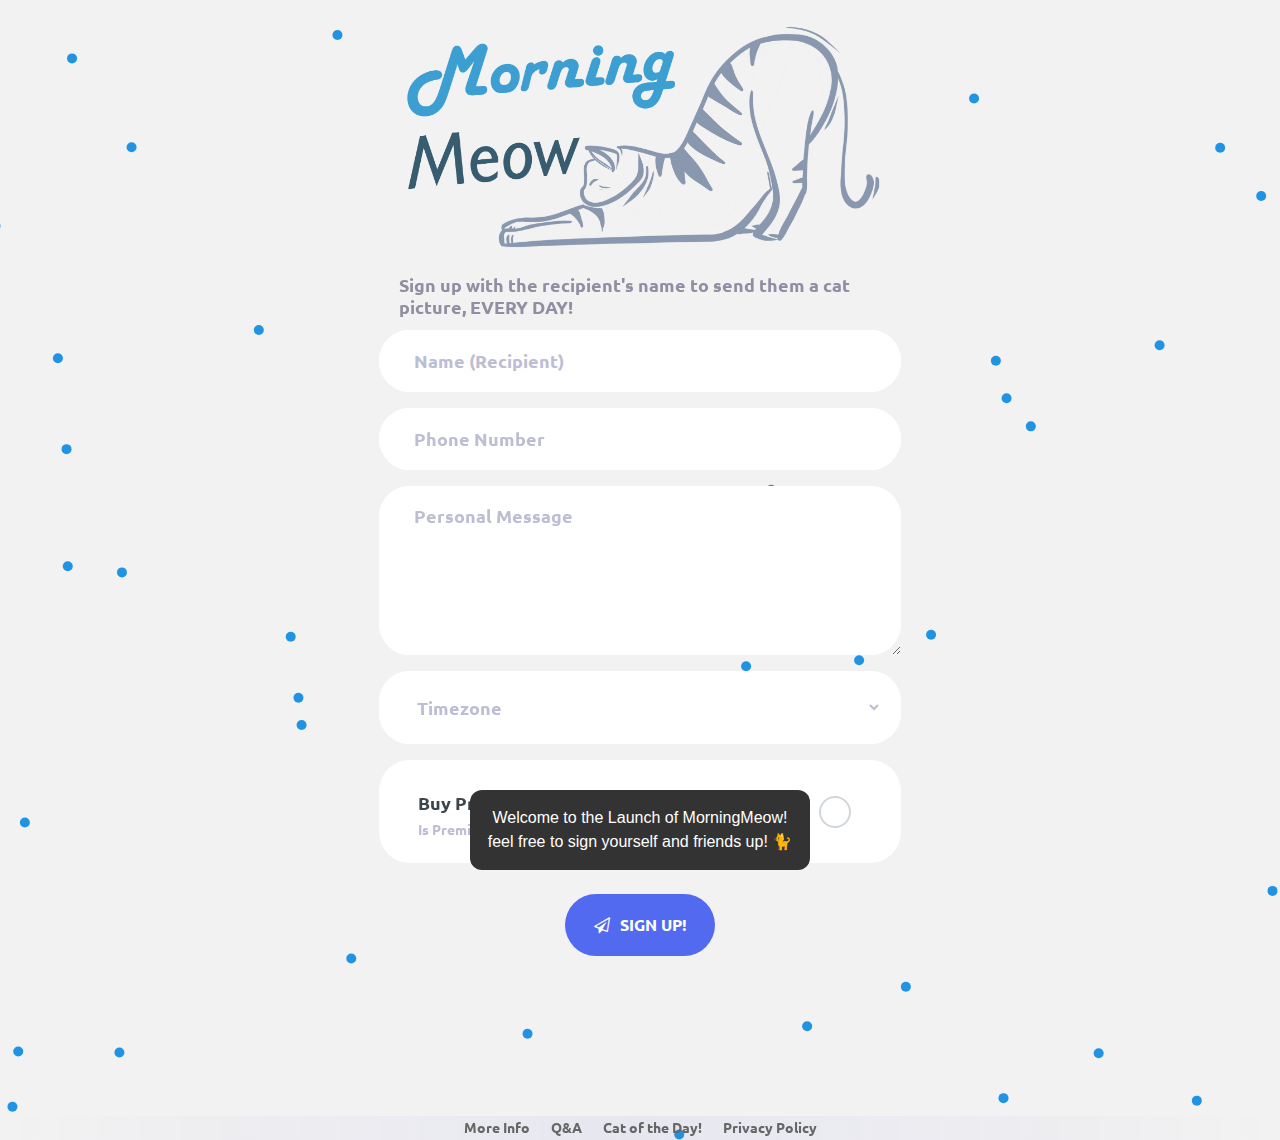
==== html/index.html @ 326e6b62 "finished moving all files to repo, only moved gitignore in the previous commit" ====
<!DOCTYPE html>
<html lang="en">
<head>
	<title>Morning Meow</title>
	<meta charset="UTF-8">
	<meta name="viewport" content="width=device-width, initial-scale=1">
	<meta name="description" 
	content="Sign up with the recipient's name to send them a cat picture, EVERY DAY!
	
																						  
																						  
																						  
																						  
																						  
	                                                                                      
	">
	<meta name="keywords" content="meow, cat, morning, text, kitten, CAT, MEOW, MORNING, MOEW">


	<script src="https://js.stripe.com/v3/"></script>
<!--===============================================================================================-->
	<link rel="icon" type="image/png" href="images/icons/favicon2.ico"/>
<!--===============================================================================================-->
	<link rel="stylesheet" type="text/css" href="vendor/bootstrap/css/bootstrap.min.css">
<!--===============================================================================================-->
	<link rel="stylesheet" type="text/css" href="fonts/font-awesome-4.7.0/css/font-awesome.min.css">
<!--===============================================================================================-->
	<link rel="stylesheet" type="text/css" href="vendor/animate/animate.css">
<!--===============================================================================================-->
	<link rel="stylesheet" type="text/css" href="vendor/css-hamburgers/hamburgers.min.css">
<!--===============================================================================================-->
	<link rel="stylesheet" type="text/css" href="vendor/animsition/css/animsition.min.css">
<!--===============================================================================================-->
	<link rel="stylesheet" type="text/css" href="vendor/select2/select2.min.css">
<!--===============================================================================================-->
	<link rel="stylesheet" type="text/css" href="vendor/daterangepicker/daterangepicker.css">
<!--===============================================================================================-->
	<link rel="stylesheet" type="text/css" href="css/util.css">
	<link rel="stylesheet" type="text/css" href="css/main.css">
	<link rel="stylesheet" type="text/css" href="mainTest.css">
<!--===============================================================================================-->

<!-- Global site tag (gtag.js) - Google Analytics -->
<script async src="https://www.googletagmanager.com/gtag/js?id=UA-177442704-1"></script>
<script>
  window.dataLayer = window.dataLayer || [];
  function gtag(){dataLayer.push(arguments);}
  gtag('js', new Date());

  gtag('config', 'UA-177442704-1');
</script>


</head>
<body>


	<div class="container-contact100">


		<!-- particles.js container -->
		<div id="particles-js"></div>

		<div class="wrap-contact100">

			<div class="contact100-form validate-form" id="main-form">
				<span class="contact100-form-title">
					<div id="logo">
						<img src="logoNew.png" id="logoCat" alt="Logo">
						</div>
				</span>

				<div id="info">Sign up with the recipient's name to send them a cat picture, EVERY DAY!</div>

				<div class="wrap-input100 validate-input" data-validate="Name">
					<!-- <input class="input100" type="text" name="name" placeholder="Full Name"> -->
					<input class="input100" type="text" id="name" maxlength="80" placeholder="Name (Recipient)"> </input>
					<span class="focus-input100"></span>
				</div>

				<div class="wrap-input100 validate-input" data-validate = "Phone Number">
					<!-- <input class="input100" type="text" name="phone" placeholder="Phone"> -->
					<input class="input100" type="tel" id="number" placeholder="Phone Number"> </input>
					<span class="focus-input100"></span>
				</div>

				<div class="wrap-input100 validate-input" data-validate = "Personal Message">
					<!-- <textarea class="input100" name="message" placeholder="Your Message"></textarea> -->
					<textarea class="input100" rows="1" style="height:1em;" id="message" maxlength="900" rows="50" placeholder="Personal Message"></textarea>
					<span class="focus-input100"></span>
				</div>

				<div class="wrap-input100-form" data-validate = "Timezone" id="timezoneOuter">
					<!-- <textarea class="input100" name="message" placeholder="Your Message"></textarea> -->
					<div id="timezone" class="input100-form"></div>


					<span class="focus-input100"></span>
				</div>

				<div class="input100-form-check" data-validate = "Premium">
					<!-- <textarea class="input100" name="message" placeholder="Your Message"></textarea> -->

					<div class="inputGroup">
						<input type="checkbox" id="premium" class="check" name="premium" onclick="checkPremium()">
						<label for="premium"><div id="intText">Buy Premium: $2.00 for 30 days</div>
							<div class="popup" class="placeholder" onclick="changeDiv(9); return false;">Is Premium Required?</div>
						</label>
						</div>

					<span class="focus-input100"></span>
				</div>


				<div id="all-payment">

					<div id="payment-regular"></div>

					<div id="payment-request-button">
					  <!-- A Stripe Element will be inserted here.
					  goodmeowning-->
					</div>
				</div>

				<div class="container-contact100-form-btn">
					<button type="submit" class="contact100-form-btn" id="signup" onclick="validateNoPremium()">
						<span>
							<i class="fa fa-paper-plane-o m-r-6" aria-hidden="true"></i>
							Sign Up!
						</span>
					</button>
				</div>
				</div>
			</div>

			<div class="footer">
				<p>
					<span id="genInfo" onclick="changeDiv(10);">More Info</span>
					&nbsp; &nbsp; &nbsp;
					<span id="QA" onclick="changeDiv(11);">Q&A</span> 
					&nbsp; &nbsp; &nbsp;
					<a href="dailyImage.html">Cat of the Day!</a>
					&nbsp; &nbsp; &nbsp;
					<a href="privacy.html">Privacy Policy</a>
				</p>
			</div>

		</div>

	<div id="dropDownSelect1"></div>

	<!-- The Modal -->
	<div id="myModal" class="modal">

	<!-- Modal content -->
	<div class="modal-content">
		<span class="close">&times;</span>
		<div id="modal_text">

		</div>
	</div>
	</div>

<!-- The actual snackbar -->
<div id="snackbar">Welcome to the Launch of MorningMeow! feel free to sign yourself and friends up! 🐈</div>



<script src="particles.js"></script>

<!--===============================================================================================-->
	<script src="vendor/jquery/jquery-3.2.1.min.js"></script>
<!--===============================================================================================-->
	<script src="vendor/animsition/js/animsition.min.js"></script>
<!--===============================================================================================-->
	<script src="vendor/bootstrap/js/popper.js"></script>
	<script src="vendor/bootstrap/js/bootstrap.min.js"></script>
<!--===============================================================================================-->
	<script src="vendor/select2/select2.min.js"></script>
<!--===============================================================================================-->
	<script src="vendor/daterangepicker/moment.min.js"></script>
	<script src="vendor/daterangepicker/daterangepicker.js"></script>
<!--===============================================================================================-->
	<script src="vendor/countdowntime/countdowntime.js"></script>
<!--==============<script src="js/main.js"></script>===========================================-->

	<script src="handleAlerts.js"></script>
	<script src="timezone.js"></script>
	<script src="script.js"></script>
	<script src="client.js"></script>
	<script src="socket.js"></script>
	<script src="validate.js"></script>
	<script src="misc.js"></script>
	<script src="particles.js"></script>
	<script src="app.js"></script>
	<!-- <script src="http://cdn.jsdelivr.net/particles.js/2.0.0/particles.min.js"></script>  -->
</body>
</html>
---- html/vendor/css-hamburgers/hamburgers.min.css ----
/*!
 * Hamburgers
 * @description Tasty CSS-animated hamburgers
 * @author Jonathan Suh @jonsuh
 * @site https://jonsuh.com/hamburgers
 * @link https://github.com/jonsuh/hamburgers
 */.hamburger{font:inherit;display:inline-block;overflow:visible;margin:0;padding:15px;cursor:pointer;transition-timing-function:linear;transition-duration:.15s;transition-property:opacity,filter;text-transform:none;color:inherit;border:0;background-color:transparent}.hamburger:hover{opacity:.7}.hamburger-box{position:relative;display:inline-block;width:40px;height:24px}.hamburger-inner{top:50%;display:block;margin-top:-2px}.hamburger-inner,.hamburger-inner:after,.hamburger-inner:before{position:absolute;width:40px;height:4px;transition-timing-function:ease;transition-duration:.15s;transition-property:transform;border-radius:4px;background-color:#000}.hamburger-inner:after,.hamburger-inner:before{display:block;content:''}.hamburger-inner:before{top:-10px}.hamburger-inner:after{bottom:-10px}.hamburger--3dx .hamburger-box{perspective:80px}.hamburger--3dx .hamburger-inner{transition:transform .2s cubic-bezier(.645,.045,.355,1),background-color 0s cubic-bezier(.645,.045,.355,1) .1s}.hamburger--3dx .hamburger-inner:after,.hamburger--3dx .hamburger-inner:before{transition:transform 0s cubic-bezier(.645,.045,.355,1) .1s}.hamburger--3dx.is-active .hamburger-inner{transform:rotateY(180deg);background-color:transparent}.hamburger--3dx.is-active .hamburger-inner:before{transform:translate3d(0,10px,0) rotate(45deg)}.hamburger--3dx.is-active .hamburger-inner:after{transform:translate3d(0,-10px,0) rotate(-45deg)}.hamburger--3dx-r .hamburger-box{perspective:80px}.hamburger--3dx-r .hamburger-inner{transition:transform .2s cubic-bezier(.645,.045,.355,1),background-color 0s cubic-bezier(.645,.045,.355,1) .1s}.hamburger--3dx-r .hamburger-inner:after,.hamburger--3dx-r .hamburger-inner:before{transition:transform 0s cubic-bezier(.645,.045,.355,1) .1s}.hamburger--3dx-r.is-active .hamburger-inner{transform:rotateY(-180deg);background-color:transparent}.hamburger--3dx-r.is-active .hamburger-inner:before{transform:translate3d(0,10px,0) rotate(45deg)}.hamburger--3dx-r.is-active .hamburger-inner:after{transform:translate3d(0,-10px,0) rotate(-45deg)}.hamburger--3dy .hamburger-box{perspective:80px}.hamburger--3dy .hamburger-inner{transition:transform .2s cubic-bezier(.645,.045,.355,1),background-color 0s cubic-bezier(.645,.045,.355,1) .1s}.hamburger--3dy .hamburger-inner:after,.hamburger--3dy .hamburger-inner:before{transition:transform 0s cubic-bezier(.645,.045,.355,1) .1s}.hamburger--3dy.is-active .hamburger-inner{transform:rotateX(-180deg);background-color:transparent}.hamburger--3dy.is-active .hamburger-inner:before{transform:translate3d(0,10px,0) rotate(45deg)}.hamburger--3dy.is-active .hamburger-inner:after{transform:translate3d(0,-10px,0) rotate(-45deg)}.hamburger--3dy-r .hamburger-box{perspective:80px}.hamburger--3dy-r .hamburger-inner{transition:transform .2s cubic-bezier(.645,.045,.355,1),background-color 0s cubic-bezier(.645,.045,.355,1) .1s}.hamburger--3dy-r .hamburger-inner:after,.hamburger--3dy-r .hamburger-inner:before{transition:transform 0s cubic-bezier(.645,.045,.355,1) .1s}.hamburger--3dy-r.is-active .hamburger-inner{transform:rotateX(180deg);background-color:transparent}.hamburger--3dy-r.is-active .hamburger-inner:before{transform:translate3d(0,10px,0) rotate(45deg)}.hamburger--3dy-r.is-active .hamburger-inner:after{transform:translate3d(0,-10px,0) rotate(-45deg)}.hamburger--arrow.is-active .hamburger-inner:before{transform:translate3d(-8px,0,0) rotate(-45deg) scaleX(.7)}.hamburger--arrow.is-active .hamburger-inner:after{transform:translate3d(-8px,0,0) rotate(45deg) scaleX(.7)}.hamburger--arrow-r.is-active .hamburger-inner:before{transform:translate3d(8px,0,0) rotate(45deg) scaleX(.7)}.hamburger--arrow-r.is-active .hamburger-inner:after{transform:translate3d(8px,0,0) rotate(-45deg) scaleX(.7)}.hamburger--arrowalt .hamburger-inner:before{transition:top .1s ease .15s,transform .15s cubic-bezier(.165,.84,.44,1)}.hamburger--arrowalt .hamburger-inner:after{transition:bottom .1s ease .15s,transform .15s cubic-bezier(.165,.84,.44,1)}.hamburger--arrowalt.is-active .hamburger-inner:before{top:0;transition:top .1s ease,transform .15s cubic-bezier(.895,.03,.685,.22) .1s;transform:translate3d(-8px,-10px,0) rotate(-45deg) scaleX(.7)}.hamburger--arrowalt.is-active .hamburger-inner:after{bottom:0;transition:bottom .1s ease,transform .15s cubic-bezier(.895,.03,.685,.22) .1s;transform:translate3d(-8px,10px,0) rotate(45deg) scaleX(.7)}.hamburger--arrowalt-r .hamburger-inner:before{transition:top .1s ease .15s,transform .15s cubic-bezier(.165,.84,.44,1)}.hamburger--arrowalt-r .hamburger-inner:after{transition:bottom .1s ease .15s,transform .15s cubic-bezier(.165,.84,.44,1)}.hamburger--arrowalt-r.is-active .hamburger-inner:before{top:0;transition:top .1s ease,transform .15s cubic-bezier(.895,.03,.685,.22) .1s;transform:translate3d(8px,-10px,0) rotate(45deg) scaleX(.7)}.hamburger--arrowalt-r.is-active .hamburger-inner:after{bottom:0;transition:bottom .1s ease,transform .15s cubic-bezier(.895,.03,.685,.22) .1s;transform:translate3d(8px,10px,0) rotate(-45deg) scaleX(.7)}.hamburger--boring .hamburger-inner,.hamburger--boring .hamburger-inner:after,.hamburger--boring .hamburger-inner:before{transition-property:none}.hamburger--boring.is-active .hamburger-inner{transform:rotate(45deg)}.hamburger--boring.is-active .hamburger-inner:before{top:0;opacity:0}.hamburger--boring.is-active .hamburger-inner:after{bottom:0;transform:rotate(-90deg)}.hamburger--collapse .hamburger-inner{top:auto;bottom:0;transition-delay:.15s;transition-timing-function:cubic-bezier(.55,.055,.675,.19);transition-duration:.15s}.hamburger--collapse .hamburger-inner:after{top:-20px;transition:top .3s cubic-bezier(.33333,.66667,.66667,1) .3s,opacity .1s linear}.hamburger--collapse .hamburger-inner:before{transition:top .12s cubic-bezier(.33333,.66667,.66667,1) .3s,transform .15s cubic-bezier(.55,.055,.675,.19)}.hamburger--collapse.is-active .hamburger-inner{transition-delay:.32s;transition-timing-function:cubic-bezier(.215,.61,.355,1);transform:translate3d(0,-10px,0) rotate(-45deg)}.hamburger--collapse.is-active .hamburger-inner:after{top:0;transition:top .3s cubic-bezier(.33333,0,.66667,.33333),opacity .1s linear .27s;opacity:0}.hamburger--collapse.is-active .hamburger-inner:before{top:0;transition:top .12s cubic-bezier(.33333,0,.66667,.33333) .18s,transform .15s cubic-bezier(.215,.61,.355,1) .42s;transform:rotate(-90deg)}.hamburger--collapse-r .hamburger-inner{top:auto;bottom:0;transition-delay:.15s;transition-timing-function:cubic-bezier(.55,.055,.675,.19);transition-duration:.15s}.hamburger--collapse-r .hamburger-inner:after{top:-20px;transition:top .3s cubic-bezier(.33333,.66667,.66667,1) .3s,opacity .1s linear}.hamburger--collapse-r .hamburger-inner:before{transition:top .12s cubic-bezier(.33333,.66667,.66667,1) .3s,transform .15s cubic-bezier(.55,.055,.675,.19)}.hamburger--collapse-r.is-active .hamburger-inner{transition-delay:.32s;transition-timing-function:cubic-bezier(.215,.61,.355,1);transform:translate3d(0,-10px,0) rotate(45deg)}.hamburger--collapse-r.is-active .hamburger-inner:after{top:0;transition:top .3s cubic-bezier(.33333,0,.66667,.33333),opacity .1s linear .27s;opacity:0}.hamburger--collapse-r.is-active .hamburger-inner:before{top:0;transition:top .12s cubic-bezier(.33333,0,.66667,.33333) .18s,transform .15s cubic-bezier(.215,.61,.355,1) .42s;transform:rotate(90deg)}.hamburger--elastic .hamburger-inner{top:2px;transition-timing-function:cubic-bezier(.68,-.55,.265,1.55);transition-duration:.4s}.hamburger--elastic .hamburger-inner:before{top:10px;transition:opacity .15s ease .4s}.hamburger--elastic .hamburger-inner:after{top:20px;transition:transform .4s cubic-bezier(.68,-.55,.265,1.55)}.hamburger--elastic.is-active .hamburger-inner{transition-delay:.1s;transform:translate3d(0,10px,0) rotate(135deg)}.hamburger--elastic.is-active .hamburger-inner:before{transition-delay:0s;opacity:0}.hamburger--elastic.is-active .hamburger-inner:after{transition-delay:.1s;transform:translate3d(0,-20px,0) rotate(-270deg)}.hamburger--elastic-r .hamburger-inner{top:2px;transition-timing-function:cubic-bezier(.68,-.55,.265,1.55);transition-duration:.4s}.hamburger--elastic-r .hamburger-inner:before{top:10px;transition:opacity .15s ease .4s}.hamburger--elastic-r .hamburger-inner:after{top:20px;transition:transform .4s cubic-bezier(.68,-.55,.265,1.55)}.hamburger--elastic-r.is-active .hamburger-inner{transition-delay:.1s;transform:translate3d(0,10px,0) rotate(-135deg)}.hamburger--elastic-r.is-active .hamburger-inner:before{transition-delay:0s;opacity:0}.hamburger--elastic-r.is-active .hamburger-inner:after{transition-delay:.1s;transform:translate3d(0,-20px,0) rotate(270deg)}.hamburger--emphatic{overflow:hidden}.hamburger--emphatic .hamburger-inner{transition:background-color .2s ease-in .25s}.hamburger--emphatic .hamburger-inner:before{left:0;transition:transform .2s cubic-bezier(.6,.04,.98,.335),top .05s linear .2s,left .2s ease-in .25s}.hamburger--emphatic .hamburger-inner:after{top:10px;right:0;transition:transform .2s cubic-bezier(.6,.04,.98,.335),top .05s linear .2s,right .2s ease-in .25s}.hamburger--emphatic.is-active .hamburger-inner{transition-delay:0s;transition-timing-function:ease-out;background-color:transparent}.hamburger--emphatic.is-active .hamburger-inner:before{top:-80px;left:-80px;transition:left .2s ease-out,top .05s linear .2s,transform .2s cubic-bezier(.075,.82,.165,1) .25s;transform:translate3d(80px,80px,0) rotate(45deg)}.hamburger--emphatic.is-active .hamburger-inner:after{top:-80px;right:-80px;transition:right .2s ease-out,top .05s linear .2s,transform .2s cubic-bezier(.075,.82,.165,1) .25s;transform:translate3d(-80px,80px,0) rotate(-45deg)}.hamburger--emphatic-r{overflow:hidden}.hamburger--emphatic-r .hamburger-inner{transition:background-color .2s ease-in .25s}.hamburger--emphatic-r .hamburger-inner:before{left:0;transition:transform .2s cubic-bezier(.6,.04,.98,.335),top .05s linear .2s,left .2s ease-in .25s}.hamburger--emphatic-r .hamburger-inner:after{top:10px;right:0;transition:transform .2s cubic-bezier(.6,.04,.98,.335),top .05s linear .2s,right .2s ease-in .25s}.hamburger--emphatic-r.is-active .hamburger-inner{transition-delay:0s;transition-timing-function:ease-out;background-color:transparent}.hamburger--emphatic-r.is-active .hamburger-inner:before{top:80px;left:-80px;transition:left .2s ease-out,top .05s linear .2s,transform .2s cubic-bezier(.075,.82,.165,1) .25s;transform:translate3d(80px,-80px,0) rotate(-45deg)}.hamburger--emphatic-r.is-active .hamburger-inner:after{top:80px;right:-80px;transition:right .2s ease-out,top .05s linear .2s,transform .2s cubic-bezier(.075,.82,.165,1) .25s;transform:translate3d(-80px,-80px,0) rotate(45deg)}.hamburger--slider .hamburger-inner{top:2px}.hamburger--slider .hamburger-inner:before{top:10px;transition-timing-function:ease;transition-duration:.2s;transition-property:transform,opacity}.hamburger--slider .hamburger-inner:after{top:20px}.hamburger--slider.is-active .hamburger-inner{transform:translate3d(0,10px,0) rotate(45deg)}.hamburger--slider.is-active .hamburger-inner:before{transform:rotate(-45deg) translate3d(-5.71429px,-6px,0);opacity:0}.hamburger--slider.is-active .hamburger-inner:after{transform:translate3d(0,-20px,0) rotate(-90deg)}.hamburger--slider-r .hamburger-inner{top:2px}.hamburger--slider-r .hamburger-inner:before{top:10px;transition-timing-function:ease;transition-duration:.2s;transition-property:transform,opacity}.hamburger--slider-r .hamburger-inner:after{top:20px}.hamburger--slider-r.is-active .hamburger-inner{transform:translate3d(0,10px,0) rotate(-45deg)}.hamburger--slider-r.is-active .hamburger-inner:before{transform:rotate(45deg) translate3d(5.71429px,-6px,0);opacity:0}.hamburger--slider-r.is-active .hamburger-inner:after{transform:translate3d(0,-20px,0) rotate(90deg)}.hamburger--spring .hamburger-inner{top:2px;transition:background-color 0s linear .15s}.hamburger--spring .hamburger-inner:before{top:10px;transition:top .12s cubic-bezier(.33333,.66667,.66667,1) .3s,transform .15s cubic-bezier(.55,.055,.675,.19)}.hamburger--spring .hamburger-inner:after{top:20px;transition:top .3s cubic-bezier(.33333,.66667,.66667,1) .3s,transform .15s cubic-bezier(.55,.055,.675,.19)}.hamburger--spring.is-active .hamburger-inner{transition-delay:.32s;background-color:transparent}.hamburger--spring.is-active .hamburger-inner:before{top:0;transition:top .12s cubic-bezier(.33333,0,.66667,.33333) .18s,transform .15s cubic-bezier(.215,.61,.355,1) .32s;transform:translate3d(0,10px,0) rotate(45deg)}.hamburger--spring.is-active .hamburger-inner:after{top:0;transition:top .3s cubic-bezier(.33333,0,.66667,.33333),transform .15s cubic-bezier(.215,.61,.355,1) .32s;transform:translate3d(0,10px,0) rotate(-45deg)}.hamburger--spring-r .hamburger-inner{top:auto;bottom:0;transition-delay:0s;transition-timing-function:cubic-bezier(.55,.055,.675,.19);transition-duration:.15s}.hamburger--spring-r .hamburger-inner:after{top:-20px;transition:top .3s cubic-bezier(.33333,.66667,.66667,1) .3s,opacity 0s linear}.hamburger--spring-r .hamburger-inner:before{transition:top .12s cubic-bezier(.33333,.66667,.66667,1) .3s,transform .15s cubic-bezier(.55,.055,.675,.19)}.hamburger--spring-r.is-active .hamburger-inner{transition-delay:.32s;transition-timing-function:cubic-bezier(.215,.61,.355,1);transform:translate3d(0,-10px,0) rotate(-45deg)}.hamburger--spring-r.is-active .hamburger-inner:after{top:0;transition:top .3s cubic-bezier(.33333,0,.66667,.33333),opacity 0s linear .32s;opacity:0}.hamburger--spring-r.is-active .hamburger-inner:before{top:0;transition:top .12s cubic-bezier(.33333,0,.66667,.33333) .18s,transform .15s cubic-bezier(.215,.61,.355,1) .32s;transform:rotate(90deg)}.hamburger--stand .hamburger-inner{transition:transform .1s cubic-bezier(.55,.055,.675,.19) .22s,background-color 0s linear .1s}.hamburger--stand .hamburger-inner:before{transition:top .1s ease-in .1s,transform .1s cubic-bezier(.55,.055,.675,.19) 0s}.hamburger--stand .hamburger-inner:after{transition:bottom .1s ease-in .1s,transform .1s cubic-bezier(.55,.055,.675,.19) 0s}.hamburger--stand.is-active .hamburger-inner{transition:transform .1s cubic-bezier(.215,.61,.355,1) 0s,background-color 0s linear .22s;transform:rotate(90deg);background-color:transparent}.hamburger--stand.is-active .hamburger-inner:before{top:0;transition:top .1s ease-out .12s,transform .1s cubic-bezier(.215,.61,.355,1) .22s;transform:rotate(-45deg)}.hamburger--stand.is-active .hamburger-inner:after{bottom:0;transition:bottom .1s ease-out .12s,transform .1s cubic-bezier(.215,.61,.355,1) .22s;transform:rotate(45deg)}.hamburger--stand-r .hamburger-inner{transition:transform .1s cubic-bezier(.55,.055,.675,.19) .22s,background-color 0s linear .1s}.hamburger--stand-r .hamburger-inner:before{transition:top .1s ease-in .1s,transform .1s cubic-bezier(.55,.055,.675,.19) 0s}.hamburger--stand-r .hamburger-inner:after{transition:bottom .1s ease-in .1s,transform .1s cubic-bezier(.55,.055,.675,.19) 0s}.hamburger--stand-r.is-active .hamburger-inner{transition:transform .1s cubic-bezier(.215,.61,.355,1) 0s,background-color 0s linear .22s;transform:rotate(-90deg);background-color:transparent}.hamburger--stand-r.is-active .hamburger-inner:before{top:0;transition:top .1s ease-out .12s,transform .1s cubic-bezier(.215,.61,.355,1) .22s;transform:rotate(-45deg)}.hamburger--stand-r.is-active .hamburger-inner:after{bottom:0;transition:bottom .1s ease-out .12s,transform .1s cubic-bezier(.215,.61,.355,1) .22s;transform:rotate(45deg)}.hamburger--spin .hamburger-inner{transition-timing-function:cubic-bezier(.55,.055,.675,.19);transition-duration:.3s}.hamburger--spin .hamburger-inner:before{transition:top .1s ease-in .34s,opacity .1s ease-in}.hamburger--spin .hamburger-inner:after{transition:bottom .1s ease-in .34s,transform .3s cubic-bezier(.55,.055,.675,.19)}.hamburger--spin.is-active .hamburger-inner{transition-delay:.14s;transition-timing-function:cubic-bezier(.215,.61,.355,1);transform:rotate(225deg)}.hamburger--spin.is-active .hamburger-inner:before{top:0;transition:top .1s ease-out,opacity .1s ease-out .14s;opacity:0}.hamburger--spin.is-active .hamburger-inner:after{bottom:0;transition:bottom .1s ease-out,transform .3s cubic-bezier(.215,.61,.355,1) .14s;transform:rotate(-90deg)}.hamburger--spin-r .hamburger-inner{transition-timing-function:cubic-bezier(.55,.055,.675,.19);transition-duration:.3s}.hamburger--spin-r .hamburger-inner:before{transition:top .1s ease-in .34s,opacity .1s ease-in}.hamburger--spin-r .hamburger-inner:after{transition:bottom .1s ease-in .34s,transform .3s cubic-bezier(.55,.055,.675,.19)}.hamburger--spin-r.is-active .hamburger-inner{transition-delay:.14s;transition-timing-function:cubic-bezier(.215,.61,.355,1);transform:rotate(-225deg)}.hamburger--spin-r.is-active .hamburger-inner:before{top:0;transition:top .1s ease-out,opacity .1s ease-out .14s;opacity:0}.hamburger--spin-r.is-active .hamburger-inner:after{bottom:0;transition:bottom .1s ease-out,transform .3s cubic-bezier(.215,.61,.355,1) .14s;transform:rotate(90deg)}.hamburger--squeeze .hamburger-inner{transition-timing-function:cubic-bezier(.55,.055,.675,.19);transition-duration:.1s}.hamburger--squeeze .hamburger-inner:before{transition:top .1s ease .14s,opacity .1s ease}.hamburger--squeeze .hamburger-inner:after{transition:bottom .1s ease .14s,transform .1s cubic-bezier(.55,.055,.675,.19)}.hamburger--squeeze.is-active .hamburger-inner{transition-delay:.14s;transition-timing-function:cubic-bezier(.215,.61,.355,1);transform:rotate(45deg)}.hamburger--squeeze.is-active .hamburger-inner:before{top:0;transition:top .1s ease,opacity .1s ease .14s;opacity:0}.hamburger--squeeze.is-active .hamburger-inner:after{bottom:0;transition:bottom .1s ease,transform .1s cubic-bezier(.215,.61,.355,1) .14s;transform:rotate(-90deg)}.hamburger--vortex .hamburger-inner{transition-timing-function:cubic-bezier(.19,1,.22,1);transition-duration:.3s}.hamburger--vortex .hamburger-inner:after,.hamburger--vortex .hamburger-inner:before{transition-delay:.1s;transition-timing-function:linear;transition-duration:0s}.hamburger--vortex .hamburger-inner:before{transition-property:top,opacity}.hamburger--vortex .hamburger-inner:after{transition-property:bottom,transform}.hamburger--vortex.is-active .hamburger-inner{transition-timing-function:cubic-bezier(.19,1,.22,1);transform:rotate(765deg)}.hamburger--vortex.is-active .hamburger-inner:after,.hamburger--vortex.is-active .hamburger-inner:before{transition-delay:0s}.hamburger--vortex.is-active .hamburger-inner:before{top:0;opacity:0}.hamburger--vortex.is-active .hamburger-inner:after{bottom:0;transform:rotate(90deg)}.hamburger--vortex-r .hamburger-inner{transition-timing-function:cubic-bezier(.19,1,.22,1);transition-duration:.3s}.hamburger--vortex-r .hamburger-inner:after,.hamburger--vortex-r .hamburger-inner:before{transition-delay:.1s;transition-timing-function:linear;transition-duration:0s}.hamburger--vortex-r .hamburger-inner:before{transition-property:top,opacity}.hamburger--vortex-r .hamburger-inner:after{transition-property:bottom,transform}.hamburger--vortex-r.is-active .hamburger-inner{transition-timing-function:cubic-bezier(.19,1,.22,1);transform:rotate(-765deg)}.hamburger--vortex-r.is-active .hamburger-inner:after,.hamburger--vortex-r.is-active .hamburger-inner:before{transition-delay:0s}.hamburger--vortex-r.is-active .hamburger-inner:before{top:0;opacity:0}.hamburger--vortex-r.is-active .hamburger-inner:after{bottom:0;transform:rotate(-90deg)}
---- html/vendor/daterangepicker/daterangepicker.css ----
.daterangepicker {
  position: absolute;
  color: inherit;
  background-color: #fff;
  border-radius: 4px;
  width: 278px;
  padding: 4px;
  margin-top: 1px;
  top: 100px;
  left: 20px;
  /* Calendars */ }
  .daterangepicker:before, .daterangepicker:after {
    position: absolute;
    display: inline-block;
    border-bottom-color: rgba(0, 0, 0, 0.2);
    content: ''; }
  .daterangepicker:before {
    top: -7px;
    border-right: 7px solid transparent;
    border-left: 7px solid transparent;
    border-bottom: 7px solid #ccc; }
  .daterangepicker:after {
    top: -6px;
    border-right: 6px solid transparent;
    border-bottom: 6px solid #fff;
    border-left: 6px solid transparent; }
  .daterangepicker.opensleft:before {
    right: 9px; }
  .daterangepicker.opensleft:after {
    right: 10px; }
  .daterangepicker.openscenter:before {
    left: 0;
    right: 0;
    width: 0;
    margin-left: auto;
    margin-right: auto; }
  .daterangepicker.openscenter:after {
    left: 0;
    right: 0;
    width: 0;
    margin-left: auto;
    margin-right: auto; }
  .daterangepicker.opensright:before {
    left: 9px; }
  .daterangepicker.opensright:after {
    left: 10px; }
  .daterangepicker.dropup {
    margin-top: -5px; }
    .daterangepicker.dropup:before {
      top: initial;
      bottom: -7px;
      border-bottom: initial;
      border-top: 7px solid #ccc; }
    .daterangepicker.dropup:after {
      top: initial;
      bottom: -6px;
      border-bottom: initial;
      border-top: 6px solid #fff; }
  .daterangepicker.dropdown-menu {
    max-width: none;
    z-index: 3001; }
  .daterangepicker.single .ranges, .daterangepicker.single .calendar {
    float: none; }
  .daterangepicker.show-calendar .calendar {
    display: block; }
  .daterangepicker .calendar {
    display: none;
    max-width: 270px;
    margin: 4px; }
    .daterangepicker .calendar.single .calendar-table {
      border: none; }
    .daterangepicker .calendar th, .daterangepicker .calendar td {
      white-space: nowrap;
      text-align: center;
      min-width: 32px; }
  .daterangepicker .calendar-table {
    border: 1px solid #fff;
    padding: 4px;
    border-radius: 4px;
    background-color: #fff; }
  .daterangepicker table {
    width: 100%;
    margin: 0; }
  .daterangepicker td, .daterangepicker th {
    text-align: center;
    width: 20px;
    height: 20px;
    border-radius: 4px;
    border: 1px solid transparent;
    white-space: nowrap;
    cursor: pointer; }
    .daterangepicker td.available:hover, .daterangepicker th.available:hover {
      background-color: #eee;
      border-color: transparent;
      color: inherit; }
    .daterangepicker td.week, .daterangepicker th.week {
      font-size: 80%;
      color: #ccc; }
  .daterangepicker td.off, .daterangepicker td.off.in-range, .daterangepicker td.off.start-date, .daterangepicker td.off.end-date {
    background-color: #fff;
    border-color: transparent;
    color: #999; }
  .daterangepicker td.in-range {
    background-color: #ebf4f8;
    border-color: transparent;
    color: #000;
    border-radius: 0; }
  .daterangepicker td.start-date {
    border-radius: 4px 0 0 4px; }
  .daterangepicker td.end-date {
    border-radius: 0 4px 4px 0; }
  .daterangepicker td.start-date.end-date {
    border-radius: 4px; }
  .daterangepicker td.active, .daterangepicker td.active:hover {
    background-color: #357ebd;
    border-color: transparent;
    color: #fff; }
  .daterangepicker th.month {
    width: auto; }
  .daterangepicker td.disabled, .daterangepicker option.disabled {
    color: #999;
    cursor: not-allowed;
    text-decoration: line-through; }
  .daterangepicker select.monthselect, .daterangepicker select.yearselect {
    font-size: 12px;
    padding: 1px;
    height: auto;
    margin: 0;
    cursor: default; }
  .daterangepicker select.monthselect {
    margin-right: 2%;
    width: 56%; }
  .daterangepicker select.yearselect {
    width: 40%; }
  .daterangepicker select.hourselect, .daterangepicker select.minuteselect, .daterangepicker select.secondselect, .daterangepicker select.ampmselect {
    width: 50px;
    margin-bottom: 0; }
  .daterangepicker .input-mini {
    border: 1px solid #ccc;
    border-radius: 4px;
    color: #555;
    height: 30px;
    line-height: 30px;
    display: block;
    vertical-align: middle;
    margin: 0 0 5px 0;
    padding: 0 6px 0 28px;
    width: 100%; }
    .daterangepicker .input-mini.active {
      border: 1px solid #08c;
      border-radius: 4px; }
  .daterangepicker .daterangepicker_input {
    position: relative; }
    .daterangepicker .daterangepicker_input i {
      position: absolute;
      left: 8px;
      top: 8px; }
  .daterangepicker.rtl .input-mini {
    padding-right: 28px;
    padding-left: 6px; }
  .daterangepicker.rtl .daterangepicker_input i {
    left: auto;
    right: 8px; }
  .daterangepicker .calendar-time {
    text-align: center;
    margin: 5px auto;
    line-height: 30px;
    position: relative;
    padding-left: 28px; }
    .daterangepicker .calendar-time select.disabled {
      color: #ccc;
      cursor: not-allowed; }

.ranges {
  font-size: 11px;
  float: none;
  margin: 4px;
  text-align: left; }
  .ranges ul {
    list-style: none;
    margin: 0 auto;
    padding: 0;
    width: 100%; }
  .ranges li {
    font-size: 13px;
    background-color: #f5f5f5;
    border: 1px solid #f5f5f5;
    border-radius: 4px;
    color: #08c;
    padding: 3px 12px;
    margin-bottom: 8px;
    cursor: pointer; }
    .ranges li:hover {
      background-color: #08c;
      border: 1px solid #08c;
      color: #fff; }
    .ranges li.active {
      background-color: #08c;
      border: 1px solid #08c;
      color: #fff; }

/*  Larger Screen Styling */
@media (min-width: 564px) {
  .daterangepicker {
    width: auto; }
    .daterangepicker .ranges ul {
      width: 160px; }
    .daterangepicker.single .ranges ul {
      width: 100%; }
    .daterangepicker.single .calendar.left {
      clear: none; }
    .daterangepicker.single.ltr .ranges, .daterangepicker.single.ltr .calendar {
      float: left; }
    .daterangepicker.single.rtl .ranges, .daterangepicker.single.rtl .calendar {
      float: right; }
    .daterangepicker.ltr {
      direction: ltr;
      text-align: left; }
      .daterangepicker.ltr .calendar.left {
        clear: left;
        margin-right: 0; }
        .daterangepicker.ltr .calendar.left .calendar-table {
          border-right: none;
          border-top-right-radius: 0;
          border-bottom-right-radius: 0; }
      .daterangepicker.ltr .calendar.right {
        margin-left: 0; }
        .daterangepicker.ltr .calendar.right .calendar-table {
          border-left: none;
          border-top-left-radius: 0;
          border-bottom-left-radius: 0; }
      .daterangepicker.ltr .left .daterangepicker_input {
        padding-right: 12px; }
      .daterangepicker.ltr .calendar.left .calendar-table {
        padding-right: 12px; }
      .daterangepicker.ltr .ranges, .daterangepicker.ltr .calendar {
        float: left; }
    .daterangepicker.rtl {
      direction: rtl;
      text-align: right; }
      .daterangepicker.rtl .calendar.left {
        clear: right;
        margin-left: 0; }
        .daterangepicker.rtl .calendar.left .calendar-table {
          border-left: none;
          border-top-left-radius: 0;
          border-bottom-left-radius: 0; }
      .daterangepicker.rtl .calendar.right {
        margin-right: 0; }
        .daterangepicker.rtl .calendar.right .calendar-table {
          border-right: none;
          border-top-right-radius: 0;
          border-bottom-right-radius: 0; }
      .daterangepicker.rtl .left .daterangepicker_input {
        padding-left: 12px; }
      .daterangepicker.rtl .calendar.left .calendar-table {
        padding-left: 12px; }
      .daterangepicker.rtl .ranges, .daterangepicker.rtl .calendar {
        text-align: right;
        float: right; } }
@media (min-width: 730px) {
  .daterangepicker .ranges {
    width: auto; }
  .daterangepicker.ltr .ranges {
    float: left; }
  .daterangepicker.rtl .ranges {
    float: right; }
  .daterangepicker .calendar.left {
    clear: none !important; } }
---- html/css/util.css ----
/*[ FONT SIZE ]
///////////////////////////////////////////////////////////
*/
.fs-1 {font-size: 1px;}
.fs-2 {font-size: 2px;}
.fs-3 {font-size: 3px;}
.fs-4 {font-size: 4px;}
.fs-5 {font-size: 5px;}
.fs-6 {font-size: 6px;}
.fs-7 {font-size: 7px;}
.fs-8 {font-size: 8px;}
.fs-9 {font-size: 9px;}
.fs-10 {font-size: 10px;}
.fs-11 {font-size: 11px;}
.fs-12 {font-size: 12px;}
.fs-13 {font-size: 13px;}
.fs-14 {font-size: 14px;}
.fs-15 {font-size: 15px;}
.fs-16 {font-size: 16px;}
.fs-17 {font-size: 17px;}
.fs-18 {font-size: 18px;}
.fs-19 {font-size: 19px;}
.fs-20 {font-size: 20px;}
.fs-21 {font-size: 21px;}
.fs-22 {font-size: 22px;}
.fs-23 {font-size: 23px;}
.fs-24 {font-size: 24px;}
.fs-25 {font-size: 25px;}
.fs-26 {font-size: 26px;}
.fs-27 {font-size: 27px;}
.fs-28 {font-size: 28px;}
.fs-29 {font-size: 29px;}
.fs-30 {font-size: 30px;}
.fs-31 {font-size: 31px;}
.fs-32 {font-size: 32px;}
.fs-33 {font-size: 33px;}
.fs-34 {font-size: 34px;}
.fs-35 {font-size: 35px;}
.fs-36 {font-size: 36px;}
.fs-37 {font-size: 37px;}
.fs-38 {font-size: 38px;}
.fs-39 {font-size: 39px;}
.fs-40 {font-size: 40px;}
.fs-41 {font-size: 41px;}
.fs-42 {font-size: 42px;}
.fs-43 {font-size: 43px;}
.fs-44 {font-size: 44px;}
.fs-45 {font-size: 45px;}
.fs-46 {font-size: 46px;}
.fs-47 {font-size: 47px;}
.fs-48 {font-size: 48px;}
.fs-49 {font-size: 49px;}
.fs-50 {font-size: 50px;}
.fs-51 {font-size: 51px;}
.fs-52 {font-size: 52px;}
.fs-53 {font-size: 53px;}
.fs-54 {font-size: 54px;}
.fs-55 {font-size: 55px;}
.fs-56 {font-size: 56px;}
.fs-57 {font-size: 57px;}
.fs-58 {font-size: 58px;}
.fs-59 {font-size: 59px;}
.fs-60 {font-size: 60px;}
.fs-61 {font-size: 61px;}
.fs-62 {font-size: 62px;}
.fs-63 {font-size: 63px;}
.fs-64 {font-size: 64px;}
.fs-65 {font-size: 65px;}
.fs-66 {font-size: 66px;}
.fs-67 {font-size: 67px;}
.fs-68 {font-size: 68px;}
.fs-69 {font-size: 69px;}
.fs-70 {font-size: 70px;}
.fs-71 {font-size: 71px;}
.fs-72 {font-size: 72px;}
.fs-73 {font-size: 73px;}
.fs-74 {font-size: 74px;}
.fs-75 {font-size: 75px;}
.fs-76 {font-size: 76px;}
.fs-77 {font-size: 77px;}
.fs-78 {font-size: 78px;}
.fs-79 {font-size: 79px;}
.fs-80 {font-size: 80px;}
.fs-81 {font-size: 81px;}
.fs-82 {font-size: 82px;}
.fs-83 {font-size: 83px;}
.fs-84 {font-size: 84px;}
.fs-85 {font-size: 85px;}
.fs-86 {font-size: 86px;}
.fs-87 {font-size: 87px;}
.fs-88 {font-size: 88px;}
.fs-89 {font-size: 89px;}
.fs-90 {font-size: 90px;}
.fs-91 {font-size: 91px;}
.fs-92 {font-size: 92px;}
.fs-93 {font-size: 93px;}
.fs-94 {font-size: 94px;}
.fs-95 {font-size: 95px;}
.fs-96 {font-size: 96px;}
.fs-97 {font-size: 97px;}
.fs-98 {font-size: 98px;}
.fs-99 {font-size: 99px;}
.fs-100 {font-size: 100px;}
.fs-101 {font-size: 101px;}
.fs-102 {font-size: 102px;}
.fs-103 {font-size: 103px;}
.fs-104 {font-size: 104px;}
.fs-105 {font-size: 105px;}
.fs-106 {font-size: 106px;}
.fs-107 {font-size: 107px;}
.fs-108 {font-size: 108px;}
.fs-109 {font-size: 109px;}
.fs-110 {font-size: 110px;}
.fs-111 {font-size: 111px;}
.fs-112 {font-size: 112px;}
.fs-113 {font-size: 113px;}
.fs-114 {font-size: 114px;}
.fs-115 {font-size: 115px;}
.fs-116 {font-size: 116px;}
.fs-117 {font-size: 117px;}
.fs-118 {font-size: 118px;}
.fs-119 {font-size: 119px;}
.fs-120 {font-size: 120px;}
.fs-121 {font-size: 121px;}
.fs-122 {font-size: 122px;}
.fs-123 {font-size: 123px;}
.fs-124 {font-size: 124px;}
.fs-125 {font-size: 125px;}
.fs-126 {font-size: 126px;}
.fs-127 {font-size: 127px;}
.fs-128 {font-size: 128px;}
.fs-129 {font-size: 129px;}
.fs-130 {font-size: 130px;}
.fs-131 {font-size: 131px;}
.fs-132 {font-size: 132px;}
.fs-133 {font-size: 133px;}
.fs-134 {font-size: 134px;}
.fs-135 {font-size: 135px;}
.fs-136 {font-size: 136px;}
.fs-137 {font-size: 137px;}
.fs-138 {font-size: 138px;}
.fs-139 {font-size: 139px;}
.fs-140 {font-size: 140px;}
.fs-141 {font-size: 141px;}
.fs-142 {font-size: 142px;}
.fs-143 {font-size: 143px;}
.fs-144 {font-size: 144px;}
.fs-145 {font-size: 145px;}
.fs-146 {font-size: 146px;}
.fs-147 {font-size: 147px;}
.fs-148 {font-size: 148px;}
.fs-149 {font-size: 149px;}
.fs-150 {font-size: 150px;}
.fs-151 {font-size: 151px;}
.fs-152 {font-size: 152px;}
.fs-153 {font-size: 153px;}
.fs-154 {font-size: 154px;}
.fs-155 {font-size: 155px;}
.fs-156 {font-size: 156px;}
.fs-157 {font-size: 157px;}
.fs-158 {font-size: 158px;}
.fs-159 {font-size: 159px;}
.fs-160 {font-size: 160px;}
.fs-161 {font-size: 161px;}
.fs-162 {font-size: 162px;}
.fs-163 {font-size: 163px;}
.fs-164 {font-size: 164px;}
.fs-165 {font-size: 165px;}
.fs-166 {font-size: 166px;}
.fs-167 {font-size: 167px;}
.fs-168 {font-size: 168px;}
.fs-169 {font-size: 169px;}
.fs-170 {font-size: 170px;}
.fs-171 {font-size: 171px;}
.fs-172 {font-size: 172px;}
.fs-173 {font-size: 173px;}
.fs-174 {font-size: 174px;}
.fs-175 {font-size: 175px;}
.fs-176 {font-size: 176px;}
.fs-177 {font-size: 177px;}
.fs-178 {font-size: 178px;}
.fs-179 {font-size: 179px;}
.fs-180 {font-size: 180px;}
.fs-181 {font-size: 181px;}
.fs-182 {font-size: 182px;}
.fs-183 {font-size: 183px;}
.fs-184 {font-size: 184px;}
.fs-185 {font-size: 185px;}
.fs-186 {font-size: 186px;}
.fs-187 {font-size: 187px;}
.fs-188 {font-size: 188px;}
.fs-189 {font-size: 189px;}
.fs-190 {font-size: 190px;}
.fs-191 {font-size: 191px;}
.fs-192 {font-size: 192px;}
.fs-193 {font-size: 193px;}
.fs-194 {font-size: 194px;}
.fs-195 {font-size: 195px;}
.fs-196 {font-size: 196px;}
.fs-197 {font-size: 197px;}
.fs-198 {font-size: 198px;}
.fs-199 {font-size: 199px;}
.fs-200 {font-size: 200px;}

/*[ PADDING ]
///////////////////////////////////////////////////////////
*/
.p-t-0 {padding-top: 0px;}
.p-t-1 {padding-top: 1px;}
.p-t-2 {padding-top: 2px;}
.p-t-3 {padding-top: 3px;}
.p-t-4 {padding-top: 4px;}
.p-t-5 {padding-top: 5px;}
.p-t-6 {padding-top: 6px;}
.p-t-7 {padding-top: 7px;}
.p-t-8 {padding-top: 8px;}
.p-t-9 {padding-top: 9px;}
.p-t-10 {padding-top: 10px;}
.p-t-11 {padding-top: 11px;}
.p-t-12 {padding-top: 12px;}
.p-t-13 {padding-top: 13px;}
.p-t-14 {padding-top: 14px;}
.p-t-15 {padding-top: 15px;}
.p-t-16 {padding-top: 16px;}
.p-t-17 {padding-top: 17px;}
.p-t-18 {padding-top: 18px;}
.p-t-19 {padding-top: 19px;}
.p-t-20 {padding-top: 20px;}
.p-t-21 {padding-top: 21px;}
.p-t-22 {padding-top: 22px;}
.p-t-23 {padding-top: 23px;}
.p-t-24 {padding-top: 24px;}
.p-t-25 {padding-top: 25px;}
.p-t-26 {padding-top: 26px;}
.p-t-27 {padding-top: 27px;}
.p-t-28 {padding-top: 28px;}
.p-t-29 {padding-top: 29px;}
.p-t-30 {padding-top: 30px;}
.p-t-31 {padding-top: 31px;}
.p-t-32 {padding-top: 32px;}
.p-t-33 {padding-top: 33px;}
.p-t-34 {padding-top: 34px;}
.p-t-35 {padding-top: 35px;}
.p-t-36 {padding-top: 36px;}
.p-t-37 {padding-top: 37px;}
.p-t-38 {padding-top: 38px;}
.p-t-39 {padding-top: 39px;}
.p-t-40 {padding-top: 40px;}
.p-t-41 {padding-top: 41px;}
.p-t-42 {padding-top: 42px;}
.p-t-43 {padding-top: 43px;}
.p-t-44 {padding-top: 44px;}
.p-t-45 {padding-top: 45px;}
.p-t-46 {padding-top: 46px;}
.p-t-47 {padding-top: 47px;}
.p-t-48 {padding-top: 48px;}
.p-t-49 {padding-top: 49px;}
.p-t-50 {padding-top: 50px;}
.p-t-51 {padding-top: 51px;}
.p-t-52 {padding-top: 52px;}
.p-t-53 {padding-top: 53px;}
.p-t-54 {padding-top: 54px;}
.p-t-55 {padding-top: 55px;}
.p-t-56 {padding-top: 56px;}
.p-t-57 {padding-top: 57px;}
.p-t-58 {padding-top: 58px;}
.p-t-59 {padding-top: 59px;}
.p-t-60 {padding-top: 60px;}
.p-t-61 {padding-top: 61px;}
.p-t-62 {padding-top: 62px;}
.p-t-63 {padding-top: 63px;}
.p-t-64 {padding-top: 64px;}
.p-t-65 {padding-top: 65px;}
.p-t-66 {padding-top: 66px;}
.p-t-67 {padding-top: 67px;}
.p-t-68 {padding-top: 68px;}
.p-t-69 {padding-top: 69px;}
.p-t-70 {padding-top: 70px;}
.p-t-71 {padding-top: 71px;}
.p-t-72 {padding-top: 72px;}
.p-t-73 {padding-top: 73px;}
.p-t-74 {padding-top: 74px;}
.p-t-75 {padding-top: 75px;}
.p-t-76 {padding-top: 76px;}
.p-t-77 {padding-top: 77px;}
.p-t-78 {padding-top: 78px;}
.p-t-79 {padding-top: 79px;}
.p-t-80 {padding-top: 80px;}
.p-t-81 {padding-top: 81px;}
.p-t-82 {padding-top: 82px;}
.p-t-83 {padding-top: 83px;}
.p-t-84 {padding-top: 84px;}
.p-t-85 {padding-top: 85px;}
.p-t-86 {padding-top: 86px;}
.p-t-87 {padding-top: 87px;}
.p-t-88 {padding-top: 88px;}
.p-t-89 {padding-top: 89px;}
.p-t-90 {padding-top: 90px;}
.p-t-91 {padding-top: 91px;}
.p-t-92 {padding-top: 92px;}
.p-t-93 {padding-top: 93px;}
.p-t-94 {padding-top: 94px;}
.p-t-95 {padding-top: 95px;}
.p-t-96 {padding-top: 96px;}
.p-t-97 {padding-top: 97px;}
.p-t-98 {padding-top: 98px;}
.p-t-99 {padding-top: 99px;}
.p-t-100 {padding-top: 100px;}
.p-t-101 {padding-top: 101px;}
.p-t-102 {padding-top: 102px;}
.p-t-103 {padding-top: 103px;}
.p-t-104 {padding-top: 104px;}
.p-t-105 {padding-top: 105px;}
.p-t-106 {padding-top: 106px;}
.p-t-107 {padding-top: 107px;}
.p-t-108 {padding-top: 108px;}
.p-t-109 {padding-top: 109px;}
.p-t-110 {padding-top: 110px;}
.p-t-111 {padding-top: 111px;}
.p-t-112 {padding-top: 112px;}
.p-t-113 {padding-top: 113px;}
.p-t-114 {padding-top: 114px;}
.p-t-115 {padding-top: 115px;}
.p-t-116 {padding-top: 116px;}
.p-t-117 {padding-top: 117px;}
.p-t-118 {padding-top: 118px;}
.p-t-119 {padding-top: 119px;}
.p-t-120 {padding-top: 120px;}
.p-t-121 {padding-top: 121px;}
.p-t-122 {padding-top: 122px;}
.p-t-123 {padding-top: 123px;}
.p-t-124 {padding-top: 124px;}
.p-t-125 {padding-top: 125px;}
.p-t-126 {padding-top: 126px;}
.p-t-127 {padding-top: 127px;}
.p-t-128 {padding-top: 128px;}
.p-t-129 {padding-top: 129px;}
.p-t-130 {padding-top: 130px;}
.p-t-131 {padding-top: 131px;}
.p-t-132 {padding-top: 132px;}
.p-t-133 {padding-top: 133px;}
.p-t-134 {padding-top: 134px;}
.p-t-135 {padding-top: 135px;}
.p-t-136 {padding-top: 136px;}
.p-t-137 {padding-top: 137px;}
.p-t-138 {padding-top: 138px;}
.p-t-139 {padding-top: 139px;}
.p-t-140 {padding-top: 140px;}
.p-t-141 {padding-top: 141px;}
.p-t-142 {padding-top: 142px;}
.p-t-143 {padding-top: 143px;}
.p-t-144 {padding-top: 144px;}
.p-t-145 {padding-top: 145px;}
.p-t-146 {padding-top: 146px;}
.p-t-147 {padding-top: 147px;}
.p-t-148 {padding-top: 148px;}
.p-t-149 {padding-top: 149px;}
.p-t-150 {padding-top: 150px;}
.p-t-151 {padding-top: 151px;}
.p-t-152 {padding-top: 152px;}
.p-t-153 {padding-top: 153px;}
.p-t-154 {padding-top: 154px;}
.p-t-155 {padding-top: 155px;}
.p-t-156 {padding-top: 156px;}
.p-t-157 {padding-top: 157px;}
.p-t-158 {padding-top: 158px;}
.p-t-159 {padding-top: 159px;}
.p-t-160 {padding-top: 160px;}
.p-t-161 {padding-top: 161px;}
.p-t-162 {padding-top: 162px;}
.p-t-163 {padding-top: 163px;}
.p-t-164 {padding-top: 164px;}
.p-t-165 {padding-top: 165px;}
.p-t-166 {padding-top: 166px;}
.p-t-167 {padding-top: 167px;}
.p-t-168 {padding-top: 168px;}
.p-t-169 {padding-top: 169px;}
.p-t-170 {padding-top: 170px;}
.p-t-171 {padding-top: 171px;}
.p-t-172 {padding-top: 172px;}
.p-t-173 {padding-top: 173px;}
.p-t-174 {padding-top: 174px;}
.p-t-175 {padding-top: 175px;}
.p-t-176 {padding-top: 176px;}
.p-t-177 {padding-top: 177px;}
.p-t-178 {padding-top: 178px;}
.p-t-179 {padding-top: 179px;}
.p-t-180 {padding-top: 180px;}
.p-t-181 {padding-top: 181px;}
.p-t-182 {padding-top: 182px;}
.p-t-183 {padding-top: 183px;}
.p-t-184 {padding-top: 184px;}
.p-t-185 {padding-top: 185px;}
.p-t-186 {padding-top: 186px;}
.p-t-187 {padding-top: 187px;}
.p-t-188 {padding-top: 188px;}
.p-t-189 {padding-top: 189px;}
.p-t-190 {padding-top: 190px;}
.p-t-191 {padding-top: 191px;}
.p-t-192 {padding-top: 192px;}
.p-t-193 {padding-top: 193px;}
.p-t-194 {padding-top: 194px;}
.p-t-195 {padding-top: 195px;}
.p-t-196 {padding-top: 196px;}
.p-t-197 {padding-top: 197px;}
.p-t-198 {padding-top: 198px;}
.p-t-199 {padding-top: 199px;}
.p-t-200 {padding-top: 200px;}
.p-t-201 {padding-top: 201px;}
.p-t-202 {padding-top: 202px;}
.p-t-203 {padding-top: 203px;}
.p-t-204 {padding-top: 204px;}
.p-t-205 {padding-top: 205px;}
.p-t-206 {padding-top: 206px;}
.p-t-207 {padding-top: 207px;}
.p-t-208 {padding-top: 208px;}
.p-t-209 {padding-top: 209px;}
.p-t-210 {padding-top: 210px;}
.p-t-211 {padding-top: 211px;}
.p-t-212 {padding-top: 212px;}
.p-t-213 {padding-top: 213px;}
.p-t-214 {padding-top: 214px;}
.p-t-215 {padding-top: 215px;}
.p-t-216 {padding-top: 216px;}
.p-t-217 {padding-top: 217px;}
.p-t-218 {padding-top: 218px;}
.p-t-219 {padding-top: 219px;}
.p-t-220 {padding-top: 220px;}
.p-t-221 {padding-top: 221px;}
.p-t-222 {padding-top: 222px;}
.p-t-223 {padding-top: 223px;}
.p-t-224 {padding-top: 224px;}
.p-t-225 {padding-top: 225px;}
.p-t-226 {padding-top: 226px;}
.p-t-227 {padding-top: 227px;}
.p-t-228 {padding-top: 228px;}
.p-t-229 {padding-top: 229px;}
.p-t-230 {padding-top: 230px;}
.p-t-231 {padding-top: 231px;}
.p-t-232 {padding-top: 232px;}
.p-t-233 {padding-top: 233px;}
.p-t-234 {padding-top: 234px;}
.p-t-235 {padding-top: 235px;}
.p-t-236 {padding-top: 236px;}
.p-t-237 {padding-top: 237px;}
.p-t-238 {padding-top: 238px;}
.p-t-239 {padding-top: 239px;}
.p-t-240 {padding-top: 240px;}
.p-t-241 {padding-top: 241px;}
.p-t-242 {padding-top: 242px;}
.p-t-243 {padding-top: 243px;}
.p-t-244 {padding-top: 244px;}
.p-t-245 {padding-top: 245px;}
.p-t-246 {padding-top: 246px;}
.p-t-247 {padding-top: 247px;}
.p-t-248 {padding-top: 248px;}
.p-t-249 {padding-top: 249px;}
.p-t-250 {padding-top: 250px;}
.p-b-0 {padding-bottom: 0px;}
.p-b-1 {padding-bottom: 1px;}
.p-b-2 {padding-bottom: 2px;}
.p-b-3 {padding-bottom: 3px;}
.p-b-4 {padding-bottom: 4px;}
.p-b-5 {padding-bottom: 5px;}
.p-b-6 {padding-bottom: 6px;}
.p-b-7 {padding-bottom: 7px;}
.p-b-8 {padding-bottom: 8px;}
.p-b-9 {padding-bottom: 9px;}
.p-b-10 {padding-bottom: 10px;}
.p-b-11 {padding-bottom: 11px;}
.p-b-12 {padding-bottom: 12px;}
.p-b-13 {padding-bottom: 13px;}
.p-b-14 {padding-bottom: 14px;}
.p-b-15 {padding-bottom: 15px;}
.p-b-16 {padding-bottom: 16px;}
.p-b-17 {padding-bottom: 17px;}
.p-b-18 {padding-bottom: 18px;}
.p-b-19 {padding-bottom: 19px;}
.p-b-20 {padding-bottom: 20px;}
.p-b-21 {padding-bottom: 21px;}
.p-b-22 {padding-bottom: 22px;}
.p-b-23 {padding-bottom: 23px;}
.p-b-24 {padding-bottom: 24px;}
.p-b-25 {padding-bottom: 25px;}
.p-b-26 {padding-bottom: 26px;}
.p-b-27 {padding-bottom: 27px;}
.p-b-28 {padding-bottom: 28px;}
.p-b-29 {padding-bottom: 29px;}
.p-b-30 {padding-bottom: 30px;}
.p-b-31 {padding-bottom: 31px;}
.p-b-32 {padding-bottom: 32px;}
.p-b-33 {padding-bottom: 33px;}
.p-b-34 {padding-bottom: 34px;}
.p-b-35 {padding-bottom: 35px;}
.p-b-36 {padding-bottom: 36px;}
.p-b-37 {padding-bottom: 37px;}
.p-b-38 {padding-bottom: 38px;}
.p-b-39 {padding-bottom: 39px;}
.p-b-40 {padding-bottom: 40px;}
.p-b-41 {padding-bottom: 41px;}
.p-b-42 {padding-bottom: 42px;}
.p-b-43 {padding-bottom: 43px;}
.p-b-44 {padding-bottom: 44px;}
.p-b-45 {padding-bottom: 45px;}
.p-b-46 {padding-bottom: 46px;}
.p-b-47 {padding-bottom: 47px;}
.p-b-48 {padding-bottom: 48px;}
.p-b-49 {padding-bottom: 49px;}
.p-b-50 {padding-bottom: 50px;}
.p-b-51 {padding-bottom: 51px;}
.p-b-52 {padding-bottom: 52px;}
.p-b-53 {padding-bottom: 53px;}
.p-b-54 {padding-bottom: 54px;}
.p-b-55 {padding-bottom: 55px;}
.p-b-56 {padding-bottom: 56px;}
.p-b-57 {padding-bottom: 57px;}
.p-b-58 {padding-bottom: 58px;}
.p-b-59 {padding-bottom: 59px;}
.p-b-60 {padding-bottom: 60px;}
.p-b-61 {padding-bottom: 61px;}
.p-b-62 {padding-bottom: 62px;}
.p-b-63 {padding-bottom: 63px;}
.p-b-64 {padding-bottom: 64px;}
.p-b-65 {padding-bottom: 65px;}
.p-b-66 {padding-bottom: 66px;}
.p-b-67 {padding-bottom: 67px;}
.p-b-68 {padding-bottom: 68px;}
.p-b-69 {padding-bottom: 69px;}
.p-b-70 {padding-bottom: 70px;}
.p-b-71 {padding-bottom: 71px;}
.p-b-72 {padding-bottom: 72px;}
.p-b-73 {padding-bottom: 73px;}
.p-b-74 {padding-bottom: 74px;}
.p-b-75 {padding-bottom: 75px;}
.p-b-76 {padding-bottom: 76px;}
.p-b-77 {padding-bottom: 77px;}
.p-b-78 {padding-bottom: 78px;}
.p-b-79 {padding-bottom: 79px;}
.p-b-80 {padding-bottom: 80px;}
.p-b-81 {padding-bottom: 81px;}
.p-b-82 {padding-bottom: 82px;}
.p-b-83 {padding-bottom: 83px;}
.p-b-84 {padding-bottom: 84px;}
.p-b-85 {padding-bottom: 85px;}
.p-b-86 {padding-bottom: 86px;}
.p-b-87 {padding-bottom: 87px;}
.p-b-88 {padding-bottom: 88px;}
.p-b-89 {padding-bottom: 89px;}
.p-b-90 {padding-bottom: 90px;}
.p-b-91 {padding-bottom: 91px;}
.p-b-92 {padding-bottom: 92px;}
.p-b-93 {padding-bottom: 93px;}
.p-b-94 {padding-bottom: 94px;}
.p-b-95 {padding-bottom: 95px;}
.p-b-96 {padding-bottom: 96px;}
.p-b-97 {padding-bottom: 97px;}
.p-b-98 {padding-bottom: 98px;}
.p-b-99 {padding-bottom: 99px;}
.p-b-100 {padding-bottom: 100px;}
.p-b-101 {padding-bottom: 101px;}
.p-b-102 {padding-bottom: 102px;}
.p-b-103 {padding-bottom: 103px;}
.p-b-104 {padding-bottom: 104px;}
.p-b-105 {padding-bottom: 105px;}
.p-b-106 {padding-bottom: 106px;}
.p-b-107 {padding-bottom: 107px;}
.p-b-108 {padding-bottom: 108px;}
.p-b-109 {padding-bottom: 109px;}
.p-b-110 {padding-bottom: 110px;}
.p-b-111 {padding-bottom: 111px;}
.p-b-112 {padding-bottom: 112px;}
.p-b-113 {padding-bottom: 113px;}
.p-b-114 {padding-bottom: 114px;}
.p-b-115 {padding-bottom: 115px;}
.p-b-116 {padding-bottom: 116px;}
.p-b-117 {padding-bottom: 117px;}
.p-b-118 {padding-bottom: 118px;}
.p-b-119 {padding-bottom: 119px;}
.p-b-120 {padding-bottom: 120px;}
.p-b-121 {padding-bottom: 121px;}
.p-b-122 {padding-bottom: 122px;}
.p-b-123 {padding-bottom: 123px;}
.p-b-124 {padding-bottom: 124px;}
.p-b-125 {padding-bottom: 125px;}
.p-b-126 {padding-bottom: 126px;}
.p-b-127 {padding-bottom: 127px;}
.p-b-128 {padding-bottom: 128px;}
.p-b-129 {padding-bottom: 129px;}
.p-b-130 {padding-bottom: 130px;}
.p-b-131 {padding-bottom: 131px;}
.p-b-132 {padding-bottom: 132px;}
.p-b-133 {padding-bottom: 133px;}
.p-b-134 {padding-bottom: 134px;}
.p-b-135 {padding-bottom: 135px;}
.p-b-136 {padding-bottom: 136px;}
.p-b-137 {padding-bottom: 137px;}
.p-b-138 {padding-bottom: 138px;}
.p-b-139 {padding-bottom: 139px;}
.p-b-140 {padding-bottom: 140px;}
.p-b-141 {padding-bottom: 141px;}
.p-b-142 {padding-bottom: 142px;}
.p-b-143 {padding-bottom: 143px;}
.p-b-144 {padding-bottom: 144px;}
.p-b-145 {padding-bottom: 145px;}
.p-b-146 {padding-bottom: 146px;}
.p-b-147 {padding-bottom: 147px;}
.p-b-148 {padding-bottom: 148px;}
.p-b-149 {padding-bottom: 149px;}
.p-b-150 {padding-bottom: 150px;}
.p-b-151 {padding-bottom: 151px;}
.p-b-152 {padding-bottom: 152px;}
.p-b-153 {padding-bottom: 153px;}
.p-b-154 {padding-bottom: 154px;}
.p-b-155 {padding-bottom: 155px;}
.p-b-156 {padding-bottom: 156px;}
.p-b-157 {padding-bottom: 157px;}
.p-b-158 {padding-bottom: 158px;}
.p-b-159 {padding-bottom: 159px;}
.p-b-160 {padding-bottom: 160px;}
.p-b-161 {padding-bottom: 161px;}
.p-b-162 {padding-bottom: 162px;}
.p-b-163 {padding-bottom: 163px;}
.p-b-164 {padding-bottom: 164px;}
.p-b-165 {padding-bottom: 165px;}
.p-b-166 {padding-bottom: 166px;}
.p-b-167 {padding-bottom: 167px;}
.p-b-168 {padding-bottom: 168px;}
.p-b-169 {padding-bottom: 169px;}
.p-b-170 {padding-bottom: 170px;}
.p-b-171 {padding-bottom: 171px;}
.p-b-172 {padding-bottom: 172px;}
.p-b-173 {padding-bottom: 173px;}
.p-b-174 {padding-bottom: 174px;}
.p-b-175 {padding-bottom: 175px;}
.p-b-176 {padding-bottom: 176px;}
.p-b-177 {padding-bottom: 177px;}
.p-b-178 {padding-bottom: 178px;}
.p-b-179 {padding-bottom: 179px;}
.p-b-180 {padding-bottom: 180px;}
.p-b-181 {padding-bottom: 181px;}
.p-b-182 {padding-bottom: 182px;}
.p-b-183 {padding-bottom: 183px;}
.p-b-184 {padding-bottom: 184px;}
.p-b-185 {padding-bottom: 185px;}
.p-b-186 {padding-bottom: 186px;}
.p-b-187 {padding-bottom: 187px;}
.p-b-188 {padding-bottom: 188px;}
.p-b-189 {padding-bottom: 189px;}
.p-b-190 {padding-bottom: 190px;}
.p-b-191 {padding-bottom: 191px;}
.p-b-192 {padding-bottom: 192px;}
.p-b-193 {padding-bottom: 193px;}
.p-b-194 {padding-bottom: 194px;}
.p-b-195 {padding-bottom: 195px;}
.p-b-196 {padding-bottom: 196px;}
.p-b-197 {padding-bottom: 197px;}
.p-b-198 {padding-bottom: 198px;}
.p-b-199 {padding-bottom: 199px;}
.p-b-200 {padding-bottom: 200px;}
.p-b-201 {padding-bottom: 201px;}
.p-b-202 {padding-bottom: 202px;}
.p-b-203 {padding-bottom: 203px;}
.p-b-204 {padding-bottom: 204px;}
.p-b-205 {padding-bottom: 205px;}
.p-b-206 {padding-bottom: 206px;}
.p-b-207 {padding-bottom: 207px;}
.p-b-208 {padding-bottom: 208px;}
.p-b-209 {padding-bottom: 209px;}
.p-b-210 {padding-bottom: 210px;}
.p-b-211 {padding-bottom: 211px;}
.p-b-212 {padding-bottom: 212px;}
.p-b-213 {padding-bottom: 213px;}
.p-b-214 {padding-bottom: 214px;}
.p-b-215 {padding-bottom: 215px;}
.p-b-216 {padding-bottom: 216px;}
.p-b-217 {padding-bottom: 217px;}
.p-b-218 {padding-bottom: 218px;}
.p-b-219 {padding-bottom: 219px;}
.p-b-220 {padding-bottom: 220px;}
.p-b-221 {padding-bottom: 221px;}
.p-b-222 {padding-bottom: 222px;}
.p-b-223 {padding-bottom: 223px;}
.p-b-224 {padding-bottom: 224px;}
.p-b-225 {padding-bottom: 225px;}
.p-b-226 {padding-bottom: 226px;}
.p-b-227 {padding-bottom: 227px;}
.p-b-228 {padding-bottom: 228px;}
.p-b-229 {padding-bottom: 229px;}
.p-b-230 {padding-bottom: 230px;}
.p-b-231 {padding-bottom: 231px;}
.p-b-232 {padding-bottom: 232px;}
.p-b-233 {padding-bottom: 233px;}
.p-b-234 {padding-bottom: 234px;}
.p-b-235 {padding-bottom: 235px;}
.p-b-236 {padding-bottom: 236px;}
.p-b-237 {padding-bottom: 237px;}
.p-b-238 {padding-bottom: 238px;}
.p-b-239 {padding-bottom: 239px;}
.p-b-240 {padding-bottom: 240px;}
.p-b-241 {padding-bottom: 241px;}
.p-b-242 {padding-bottom: 242px;}
.p-b-243 {padding-bottom: 243px;}
.p-b-244 {padding-bottom: 244px;}
.p-b-245 {padding-bottom: 245px;}
.p-b-246 {padding-bottom: 246px;}
.p-b-247 {padding-bottom: 247px;}
.p-b-248 {padding-bottom: 248px;}
.p-b-249 {padding-bottom: 249px;}
.p-b-250 {padding-bottom: 250px;}
.p-l-0 {padding-left: 0px;}
.p-l-1 {padding-left: 1px;}
.p-l-2 {padding-left: 2px;}
.p-l-3 {padding-left: 3px;}
.p-l-4 {padding-left: 4px;}
.p-l-5 {padding-left: 5px;}
.p-l-6 {padding-left: 6px;}
.p-l-7 {padding-left: 7px;}
.p-l-8 {padding-left: 8px;}
.p-l-9 {padding-left: 9px;}
.p-l-10 {padding-left: 10px;}
.p-l-11 {padding-left: 11px;}
.p-l-12 {padding-left: 12px;}
.p-l-13 {padding-left: 13px;}
.p-l-14 {padding-left: 14px;}
.p-l-15 {padding-left: 15px;}
.p-l-16 {padding-left: 16px;}
.p-l-17 {padding-left: 17px;}
.p-l-18 {padding-left: 18px;}
.p-l-19 {padding-left: 19px;}
.p-l-20 {padding-left: 20px;}
.p-l-21 {padding-left: 21px;}
.p-l-22 {padding-left: 22px;}
.p-l-23 {padding-left: 23px;}
.p-l-24 {padding-left: 24px;}
.p-l-25 {padding-left: 25px;}
.p-l-26 {padding-left: 26px;}
.p-l-27 {padding-left: 27px;}
.p-l-28 {padding-left: 28px;}
.p-l-29 {padding-left: 29px;}
.p-l-30 {padding-left: 30px;}
.p-l-31 {padding-left: 31px;}
.p-l-32 {padding-left: 32px;}
.p-l-33 {padding-left: 33px;}
.p-l-34 {padding-left: 34px;}
.p-l-35 {padding-left: 35px;}
.p-l-36 {padding-left: 36px;}
.p-l-37 {padding-left: 37px;}
.p-l-38 {padding-left: 38px;}
.p-l-39 {padding-left: 39px;}
.p-l-40 {padding-left: 40px;}
.p-l-41 {padding-left: 41px;}
.p-l-42 {padding-left: 42px;}
.p-l-43 {padding-left: 43px;}
.p-l-44 {padding-left: 44px;}
.p-l-45 {padding-left: 45px;}
.p-l-46 {padding-left: 46px;}
.p-l-47 {padding-left: 47px;}
.p-l-48 {padding-left: 48px;}
.p-l-49 {padding-left: 49px;}
.p-l-50 {padding-left: 50px;}
.p-l-51 {padding-left: 51px;}
.p-l-52 {padding-left: 52px;}
.p-l-53 {padding-left: 53px;}
.p-l-54 {padding-left: 54px;}
.p-l-55 {padding-left: 55px;}
.p-l-56 {padding-left: 56px;}
.p-l-57 {padding-left: 57px;}
.p-l-58 {padding-left: 58px;}
.p-l-59 {padding-left: 59px;}
.p-l-60 {padding-left: 60px;}
.p-l-61 {padding-left: 61px;}
.p-l-62 {padding-left: 62px;}
.p-l-63 {padding-left: 63px;}
.p-l-64 {padding-left: 64px;}
.p-l-65 {padding-left: 65px;}
.p-l-66 {padding-left: 66px;}
.p-l-67 {padding-left: 67px;}
.p-l-68 {padding-left: 68px;}
.p-l-69 {padding-left: 69px;}
.p-l-70 {padding-left: 70px;}
.p-l-71 {padding-left: 71px;}
.p-l-72 {padding-left: 72px;}
.p-l-73 {padding-left: 73px;}
.p-l-74 {padding-left: 74px;}
.p-l-75 {padding-left: 75px;}
.p-l-76 {padding-left: 76px;}
.p-l-77 {padding-left: 77px;}
.p-l-78 {padding-left: 78px;}
.p-l-79 {padding-left: 79px;}
.p-l-80 {padding-left: 80px;}
.p-l-81 {padding-left: 81px;}
.p-l-82 {padding-left: 82px;}
.p-l-83 {padding-left: 83px;}
.p-l-84 {padding-left: 84px;}
.p-l-85 {padding-left: 85px;}
.p-l-86 {padding-left: 86px;}
.p-l-87 {padding-left: 87px;}
.p-l-88 {padding-left: 88px;}
.p-l-89 {padding-left: 89px;}
.p-l-90 {padding-left: 90px;}
.p-l-91 {padding-left: 91px;}
.p-l-92 {padding-left: 92px;}
.p-l-93 {padding-left: 93px;}
.p-l-94 {padding-left: 94px;}
.p-l-95 {padding-left: 95px;}
.p-l-96 {padding-left: 96px;}
.p-l-97 {padding-left: 97px;}
.p-l-98 {padding-left: 98px;}
.p-l-99 {padding-left: 99px;}
.p-l-100 {padding-left: 100px;}
.p-l-101 {padding-left: 101px;}
.p-l-102 {padding-left: 102px;}
.p-l-103 {padding-left: 103px;}
.p-l-104 {padding-left: 104px;}
.p-l-105 {padding-left: 105px;}
.p-l-106 {padding-left: 106px;}
.p-l-107 {padding-left: 107px;}
.p-l-108 {padding-left: 108px;}
.p-l-109 {padding-left: 109px;}
.p-l-110 {padding-left: 110px;}
.p-l-111 {padding-left: 111px;}
.p-l-112 {padding-left: 112px;}
.p-l-113 {padding-left: 113px;}
.p-l-114 {padding-left: 114px;}
.p-l-115 {padding-left: 115px;}
.p-l-116 {padding-left: 116px;}
.p-l-117 {padding-left: 117px;}
.p-l-118 {padding-left: 118px;}
.p-l-119 {padding-left: 119px;}
.p-l-120 {padding-left: 120px;}
.p-l-121 {padding-left: 121px;}
.p-l-122 {padding-left: 122px;}
.p-l-123 {padding-left: 123px;}
.p-l-124 {padding-left: 124px;}
.p-l-125 {padding-left: 125px;}
.p-l-126 {padding-left: 126px;}
.p-l-127 {padding-left: 127px;}
.p-l-128 {padding-left: 128px;}
.p-l-129 {padding-left: 129px;}
.p-l-130 {padding-left: 130px;}
.p-l-131 {padding-left: 131px;}
.p-l-132 {padding-left: 132px;}
.p-l-133 {padding-left: 133px;}
.p-l-134 {padding-left: 134px;}
.p-l-135 {padding-left: 135px;}
.p-l-136 {padding-left: 136px;}
.p-l-137 {padding-left: 137px;}
.p-l-138 {padding-left: 138px;}
.p-l-139 {padding-left: 139px;}
.p-l-140 {padding-left: 140px;}
.p-l-141 {padding-left: 141px;}
.p-l-142 {padding-left: 142px;}
.p-l-143 {padding-left: 143px;}
.p-l-144 {padding-left: 144px;}
.p-l-145 {padding-left: 145px;}
.p-l-146 {padding-left: 146px;}
.p-l-147 {padding-left: 147px;}
.p-l-148 {padding-left: 148px;}
.p-l-149 {padding-left: 149px;}
.p-l-150 {padding-left: 150px;}
.p-l-151 {padding-left: 151px;}
.p-l-152 {padding-left: 152px;}
.p-l-153 {padding-left: 153px;}
.p-l-154 {padding-left: 154px;}
.p-l-155 {padding-left: 155px;}
.p-l-156 {padding-left: 156px;}
.p-l-157 {padding-left: 157px;}
.p-l-158 {padding-left: 158px;}
.p-l-159 {padding-left: 159px;}
.p-l-160 {padding-left: 160px;}
.p-l-161 {padding-left: 161px;}
.p-l-162 {padding-left: 162px;}
.p-l-163 {padding-left: 163px;}
.p-l-164 {padding-left: 164px;}
.p-l-165 {padding-left: 165px;}
.p-l-166 {padding-left: 166px;}
.p-l-167 {padding-left: 167px;}
.p-l-168 {padding-left: 168px;}
.p-l-169 {padding-left: 169px;}
.p-l-170 {padding-left: 170px;}
.p-l-171 {padding-left: 171px;}
.p-l-172 {padding-left: 172px;}
.p-l-173 {padding-left: 173px;}
.p-l-174 {padding-left: 174px;}
.p-l-175 {padding-left: 175px;}
.p-l-176 {padding-left: 176px;}
.p-l-177 {padding-left: 177px;}
.p-l-178 {padding-left: 178px;}
.p-l-179 {padding-left: 179px;}
.p-l-180 {padding-left: 180px;}
.p-l-181 {padding-left: 181px;}
.p-l-182 {padding-left: 182px;}
.p-l-183 {padding-left: 183px;}
.p-l-184 {padding-left: 184px;}
.p-l-185 {padding-left: 185px;}
.p-l-186 {padding-left: 186px;}
.p-l-187 {padding-left: 187px;}
.p-l-188 {padding-left: 188px;}
.p-l-189 {padding-left: 189px;}
.p-l-190 {padding-left: 190px;}
.p-l-191 {padding-left: 191px;}
.p-l-192 {padding-left: 192px;}
.p-l-193 {padding-left: 193px;}
.p-l-194 {padding-left: 194px;}
.p-l-195 {padding-left: 195px;}
.p-l-196 {padding-left: 196px;}
.p-l-197 {padding-left: 197px;}
.p-l-198 {padding-left: 198px;}
.p-l-199 {padding-left: 199px;}
.p-l-200 {padding-left: 200px;}
.p-l-201 {padding-left: 201px;}
.p-l-202 {padding-left: 202px;}
.p-l-203 {padding-left: 203px;}
.p-l-204 {padding-left: 204px;}
.p-l-205 {padding-left: 205px;}
.p-l-206 {padding-left: 206px;}
.p-l-207 {padding-left: 207px;}
.p-l-208 {padding-left: 208px;}
.p-l-209 {padding-left: 209px;}
.p-l-210 {padding-left: 210px;}
.p-l-211 {padding-left: 211px;}
.p-l-212 {padding-left: 212px;}
.p-l-213 {padding-left: 213px;}
.p-l-214 {padding-left: 214px;}
.p-l-215 {padding-left: 215px;}
.p-l-216 {padding-left: 216px;}
.p-l-217 {padding-left: 217px;}
.p-l-218 {padding-left: 218px;}
.p-l-219 {padding-left: 219px;}
.p-l-220 {padding-left: 220px;}
.p-l-221 {padding-left: 221px;}
.p-l-222 {padding-left: 222px;}
.p-l-223 {padding-left: 223px;}
.p-l-224 {padding-left: 224px;}
.p-l-225 {padding-left: 225px;}
.p-l-226 {padding-left: 226px;}
.p-l-227 {padding-left: 227px;}
.p-l-228 {padding-left: 228px;}
.p-l-229 {padding-left: 229px;}
.p-l-230 {padding-left: 230px;}
.p-l-231 {padding-left: 231px;}
.p-l-232 {padding-left: 232px;}
.p-l-233 {padding-left: 233px;}
.p-l-234 {padding-left: 234px;}
.p-l-235 {padding-left: 235px;}
.p-l-236 {padding-left: 236px;}
.p-l-237 {padding-left: 237px;}
.p-l-238 {padding-left: 238px;}
.p-l-239 {padding-left: 239px;}
.p-l-240 {padding-left: 240px;}
.p-l-241 {padding-left: 241px;}
.p-l-242 {padding-left: 242px;}
.p-l-243 {padding-left: 243px;}
.p-l-244 {padding-left: 244px;}
.p-l-245 {padding-left: 245px;}
.p-l-246 {padding-left: 246px;}
.p-l-247 {padding-left: 247px;}
.p-l-248 {padding-left: 248px;}
.p-l-249 {padding-left: 249px;}
.p-l-250 {padding-left: 250px;}
.p-r-0 {padding-right: 0px;}
.p-r-1 {padding-right: 1px;}
.p-r-2 {padding-right: 2px;}
.p-r-3 {padding-right: 3px;}
.p-r-4 {padding-right: 4px;}
.p-r-5 {padding-right: 5px;}
.p-r-6 {padding-right: 6px;}
.p-r-7 {padding-right: 7px;}
.p-r-8 {padding-right: 8px;}
.p-r-9 {padding-right: 9px;}
.p-r-10 {padding-right: 10px;}
.p-r-11 {padding-right: 11px;}
.p-r-12 {padding-right: 12px;}
.p-r-13 {padding-right: 13px;}
.p-r-14 {padding-right: 14px;}
.p-r-15 {padding-right: 15px;}
.p-r-16 {padding-right: 16px;}
.p-r-17 {padding-right: 17px;}
.p-r-18 {padding-right: 18px;}
.p-r-19 {padding-right: 19px;}
.p-r-20 {padding-right: 20px;}
.p-r-21 {padding-right: 21px;}
.p-r-22 {padding-right: 22px;}
.p-r-23 {padding-right: 23px;}
.p-r-24 {padding-right: 24px;}
.p-r-25 {padding-right: 25px;}
.p-r-26 {padding-right: 26px;}
.p-r-27 {padding-right: 27px;}
.p-r-28 {padding-right: 28px;}
.p-r-29 {padding-right: 29px;}
.p-r-30 {padding-right: 30px;}
.p-r-31 {padding-right: 31px;}
.p-r-32 {padding-right: 32px;}
.p-r-33 {padding-right: 33px;}
.p-r-34 {padding-right: 34px;}
.p-r-35 {padding-right: 35px;}
.p-r-36 {padding-right: 36px;}
.p-r-37 {padding-right: 37px;}
.p-r-38 {padding-right: 38px;}
.p-r-39 {padding-right: 39px;}
.p-r-40 {padding-right: 40px;}
.p-r-41 {padding-right: 41px;}
.p-r-42 {padding-right: 42px;}
.p-r-43 {padding-right: 43px;}
.p-r-44 {padding-right: 44px;}
.p-r-45 {padding-right: 45px;}
.p-r-46 {padding-right: 46px;}
.p-r-47 {padding-right: 47px;}
.p-r-48 {padding-right: 48px;}
.p-r-49 {padding-right: 49px;}
.p-r-50 {padding-right: 50px;}
.p-r-51 {padding-right: 51px;}
.p-r-52 {padding-right: 52px;}
.p-r-53 {padding-right: 53px;}
.p-r-54 {padding-right: 54px;}
.p-r-55 {padding-right: 55px;}
.p-r-56 {padding-right: 56px;}
.p-r-57 {padding-right: 57px;}
.p-r-58 {padding-right: 58px;}
.p-r-59 {padding-right: 59px;}
.p-r-60 {padding-right: 60px;}
.p-r-61 {padding-right: 61px;}
.p-r-62 {padding-right: 62px;}
.p-r-63 {padding-right: 63px;}
.p-r-64 {padding-right: 64px;}
.p-r-65 {padding-right: 65px;}
.p-r-66 {padding-right: 66px;}
.p-r-67 {padding-right: 67px;}
.p-r-68 {padding-right: 68px;}
.p-r-69 {padding-right: 69px;}
.p-r-70 {padding-right: 70px;}
.p-r-71 {padding-right: 71px;}
.p-r-72 {padding-right: 72px;}
.p-r-73 {padding-right: 73px;}
.p-r-74 {padding-right: 74px;}
.p-r-75 {padding-right: 75px;}
.p-r-76 {padding-right: 76px;}
.p-r-77 {padding-right: 77px;}
.p-r-78 {padding-right: 78px;}
.p-r-79 {padding-right: 79px;}
.p-r-80 {padding-right: 80px;}
.p-r-81 {padding-right: 81px;}
.p-r-82 {padding-right: 82px;}
.p-r-83 {padding-right: 83px;}
.p-r-84 {padding-right: 84px;}
.p-r-85 {padding-right: 85px;}
.p-r-86 {padding-right: 86px;}
.p-r-87 {padding-right: 87px;}
.p-r-88 {padding-right: 88px;}
.p-r-89 {padding-right: 89px;}
.p-r-90 {padding-right: 90px;}
.p-r-91 {padding-right: 91px;}
.p-r-92 {padding-right: 92px;}
.p-r-93 {padding-right: 93px;}
.p-r-94 {padding-right: 94px;}
.p-r-95 {padding-right: 95px;}
.p-r-96 {padding-right: 96px;}
.p-r-97 {padding-right: 97px;}
.p-r-98 {padding-right: 98px;}
.p-r-99 {padding-right: 99px;}
.p-r-100 {padding-right: 100px;}
.p-r-101 {padding-right: 101px;}
.p-r-102 {padding-right: 102px;}
.p-r-103 {padding-right: 103px;}
.p-r-104 {padding-right: 104px;}
.p-r-105 {padding-right: 105px;}
.p-r-106 {padding-right: 106px;}
.p-r-107 {padding-right: 107px;}
.p-r-108 {padding-right: 108px;}
.p-r-109 {padding-right: 109px;}
.p-r-110 {padding-right: 110px;}
.p-r-111 {padding-right: 111px;}
.p-r-112 {padding-right: 112px;}
.p-r-113 {padding-right: 113px;}
.p-r-114 {padding-right: 114px;}
.p-r-115 {padding-right: 115px;}
.p-r-116 {padding-right: 116px;}
.p-r-117 {padding-right: 117px;}
.p-r-118 {padding-right: 118px;}
.p-r-119 {padding-right: 119px;}
.p-r-120 {padding-right: 120px;}
.p-r-121 {padding-right: 121px;}
.p-r-122 {padding-right: 122px;}
.p-r-123 {padding-right: 123px;}
.p-r-124 {padding-right: 124px;}
.p-r-125 {padding-right: 125px;}
.p-r-126 {padding-right: 126px;}
.p-r-127 {padding-right: 127px;}
.p-r-128 {padding-right: 128px;}
.p-r-129 {padding-right: 129px;}
.p-r-130 {padding-right: 130px;}
.p-r-131 {padding-right: 131px;}
.p-r-132 {padding-right: 132px;}
.p-r-133 {padding-right: 133px;}
.p-r-134 {padding-right: 134px;}
.p-r-135 {padding-right: 135px;}
.p-r-136 {padding-right: 136px;}
.p-r-137 {padding-right: 137px;}
.p-r-138 {padding-right: 138px;}
.p-r-139 {padding-right: 139px;}
.p-r-140 {padding-right: 140px;}
.p-r-141 {padding-right: 141px;}
.p-r-142 {padding-right: 142px;}
.p-r-143 {padding-right: 143px;}
.p-r-144 {padding-right: 144px;}
.p-r-145 {padding-right: 145px;}
.p-r-146 {padding-right: 146px;}
.p-r-147 {padding-right: 147px;}
.p-r-148 {padding-right: 148px;}
.p-r-149 {padding-right: 149px;}
.p-r-150 {padding-right: 150px;}
.p-r-151 {padding-right: 151px;}
.p-r-152 {padding-right: 152px;}
.p-r-153 {padding-right: 153px;}
.p-r-154 {padding-right: 154px;}
.p-r-155 {padding-right: 155px;}
.p-r-156 {padding-right: 156px;}
.p-r-157 {padding-right: 157px;}
.p-r-158 {padding-right: 158px;}
.p-r-159 {padding-right: 159px;}
.p-r-160 {padding-right: 160px;}
.p-r-161 {padding-right: 161px;}
.p-r-162 {padding-right: 162px;}
.p-r-163 {padding-right: 163px;}
.p-r-164 {padding-right: 164px;}
.p-r-165 {padding-right: 165px;}
.p-r-166 {padding-right: 166px;}
.p-r-167 {padding-right: 167px;}
.p-r-168 {padding-right: 168px;}
.p-r-169 {padding-right: 169px;}
.p-r-170 {padding-right: 170px;}
.p-r-171 {padding-right: 171px;}
.p-r-172 {padding-right: 172px;}
.p-r-173 {padding-right: 173px;}
.p-r-174 {padding-right: 174px;}
.p-r-175 {padding-right: 175px;}
.p-r-176 {padding-right: 176px;}
.p-r-177 {padding-right: 177px;}
.p-r-178 {padding-right: 178px;}
.p-r-179 {padding-right: 179px;}
.p-r-180 {padding-right: 180px;}
.p-r-181 {padding-right: 181px;}
.p-r-182 {padding-right: 182px;}
.p-r-183 {padding-right: 183px;}
.p-r-184 {padding-right: 184px;}
.p-r-185 {padding-right: 185px;}
.p-r-186 {padding-right: 186px;}
.p-r-187 {padding-right: 187px;}
.p-r-188 {padding-right: 188px;}
.p-r-189 {padding-right: 189px;}
.p-r-190 {padding-right: 190px;}
.p-r-191 {padding-right: 191px;}
.p-r-192 {padding-right: 192px;}
.p-r-193 {padding-right: 193px;}
.p-r-194 {padding-right: 194px;}
.p-r-195 {padding-right: 195px;}
.p-r-196 {padding-right: 196px;}
.p-r-197 {padding-right: 197px;}
.p-r-198 {padding-right: 198px;}
.p-r-199 {padding-right: 199px;}
.p-r-200 {padding-right: 200px;}
.p-r-201 {padding-right: 201px;}
.p-r-202 {padding-right: 202px;}
.p-r-203 {padding-right: 203px;}
.p-r-204 {padding-right: 204px;}
.p-r-205 {padding-right: 205px;}
.p-r-206 {padding-right: 206px;}
.p-r-207 {padding-right: 207px;}
.p-r-208 {padding-right: 208px;}
.p-r-209 {padding-right: 209px;}
.p-r-210 {padding-right: 210px;}
.p-r-211 {padding-right: 211px;}
.p-r-212 {padding-right: 212px;}
.p-r-213 {padding-right: 213px;}
.p-r-214 {padding-right: 214px;}
.p-r-215 {padding-right: 215px;}
.p-r-216 {padding-right: 216px;}
.p-r-217 {padding-right: 217px;}
.p-r-218 {padding-right: 218px;}
.p-r-219 {padding-right: 219px;}
.p-r-220 {padding-right: 220px;}
.p-r-221 {padding-right: 221px;}
.p-r-222 {padding-right: 222px;}
.p-r-223 {padding-right: 223px;}
.p-r-224 {padding-right: 224px;}
.p-r-225 {padding-right: 225px;}
.p-r-226 {padding-right: 226px;}
.p-r-227 {padding-right: 227px;}
.p-r-228 {padding-right: 228px;}
.p-r-229 {padding-right: 229px;}
.p-r-230 {padding-right: 230px;}
.p-r-231 {padding-right: 231px;}
.p-r-232 {padding-right: 232px;}
.p-r-233 {padding-right: 233px;}
.p-r-234 {padding-right: 234px;}
.p-r-235 {padding-right: 235px;}
.p-r-236 {padding-right: 236px;}
.p-r-237 {padding-right: 237px;}
.p-r-238 {padding-right: 238px;}
.p-r-239 {padding-right: 239px;}
.p-r-240 {padding-right: 240px;}
.p-r-241 {padding-right: 241px;}
.p-r-242 {padding-right: 242px;}
.p-r-243 {padding-right: 243px;}
.p-r-244 {padding-right: 244px;}
.p-r-245 {padding-right: 245px;}
.p-r-246 {padding-right: 246px;}
.p-r-247 {padding-right: 247px;}
.p-r-248 {padding-right: 248px;}
.p-r-249 {padding-right: 249px;}
.p-r-250 {padding-right: 250px;}

/*[ MARGIN ]
///////////////////////////////////////////////////////////
*/
.m-t-0 {margin-top: 0px;}
.m-t-1 {margin-top: 1px;}
.m-t-2 {margin-top: 2px;}
.m-t-3 {margin-top: 3px;}
.m-t-4 {margin-top: 4px;}
.m-t-5 {margin-top: 5px;}
.m-t-6 {margin-top: 6px;}
.m-t-7 {margin-top: 7px;}
.m-t-8 {margin-top: 8px;}
.m-t-9 {margin-top: 9px;}
.m-t-10 {margin-top: 10px;}
.m-t-11 {margin-top: 11px;}
.m-t-12 {margin-top: 12px;}
.m-t-13 {margin-top: 13px;}
.m-t-14 {margin-top: 14px;}
.m-t-15 {margin-top: 15px;}
.m-t-16 {margin-top: 16px;}
.m-t-17 {margin-top: 17px;}
.m-t-18 {margin-top: 18px;}
.m-t-19 {margin-top: 19px;}
.m-t-20 {margin-top: 20px;}
.m-t-21 {margin-top: 21px;}
.m-t-22 {margin-top: 22px;}
.m-t-23 {margin-top: 23px;}
.m-t-24 {margin-top: 24px;}
.m-t-25 {margin-top: 25px;}
.m-t-26 {margin-top: 26px;}
.m-t-27 {margin-top: 27px;}
.m-t-28 {margin-top: 28px;}
.m-t-29 {margin-top: 29px;}
.m-t-30 {margin-top: 30px;}
.m-t-31 {margin-top: 31px;}
.m-t-32 {margin-top: 32px;}
.m-t-33 {margin-top: 33px;}
.m-t-34 {margin-top: 34px;}
.m-t-35 {margin-top: 35px;}
.m-t-36 {margin-top: 36px;}
.m-t-37 {margin-top: 37px;}
.m-t-38 {margin-top: 38px;}
.m-t-39 {margin-top: 39px;}
.m-t-40 {margin-top: 40px;}
.m-t-41 {margin-top: 41px;}
.m-t-42 {margin-top: 42px;}
.m-t-43 {margin-top: 43px;}
.m-t-44 {margin-top: 44px;}
.m-t-45 {margin-top: 45px;}
.m-t-46 {margin-top: 46px;}
.m-t-47 {margin-top: 47px;}
.m-t-48 {margin-top: 48px;}
.m-t-49 {margin-top: 49px;}
.m-t-50 {margin-top: 50px;}
.m-t-51 {margin-top: 51px;}
.m-t-52 {margin-top: 52px;}
.m-t-53 {margin-top: 53px;}
.m-t-54 {margin-top: 54px;}
.m-t-55 {margin-top: 55px;}
.m-t-56 {margin-top: 56px;}
.m-t-57 {margin-top: 57px;}
.m-t-58 {margin-top: 58px;}
.m-t-59 {margin-top: 59px;}
.m-t-60 {margin-top: 60px;}
.m-t-61 {margin-top: 61px;}
.m-t-62 {margin-top: 62px;}
.m-t-63 {margin-top: 63px;}
.m-t-64 {margin-top: 64px;}
.m-t-65 {margin-top: 65px;}
.m-t-66 {margin-top: 66px;}
.m-t-67 {margin-top: 67px;}
.m-t-68 {margin-top: 68px;}
.m-t-69 {margin-top: 69px;}
.m-t-70 {margin-top: 70px;}
.m-t-71 {margin-top: 71px;}
.m-t-72 {margin-top: 72px;}
.m-t-73 {margin-top: 73px;}
.m-t-74 {margin-top: 74px;}
.m-t-75 {margin-top: 75px;}
.m-t-76 {margin-top: 76px;}
.m-t-77 {margin-top: 77px;}
.m-t-78 {margin-top: 78px;}
.m-t-79 {margin-top: 79px;}
.m-t-80 {margin-top: 80px;}
.m-t-81 {margin-top: 81px;}
.m-t-82 {margin-top: 82px;}
.m-t-83 {margin-top: 83px;}
.m-t-84 {margin-top: 84px;}
.m-t-85 {margin-top: 85px;}
.m-t-86 {margin-top: 86px;}
.m-t-87 {margin-top: 87px;}
.m-t-88 {margin-top: 88px;}
.m-t-89 {margin-top: 89px;}
.m-t-90 {margin-top: 90px;}
.m-t-91 {margin-top: 91px;}
.m-t-92 {margin-top: 92px;}
.m-t-93 {margin-top: 93px;}
.m-t-94 {margin-top: 94px;}
.m-t-95 {margin-top: 95px;}
.m-t-96 {margin-top: 96px;}
.m-t-97 {margin-top: 97px;}
.m-t-98 {margin-top: 98px;}
.m-t-99 {margin-top: 99px;}
.m-t-100 {margin-top: 100px;}
.m-t-101 {margin-top: 101px;}
.m-t-102 {margin-top: 102px;}
.m-t-103 {margin-top: 103px;}
.m-t-104 {margin-top: 104px;}
.m-t-105 {margin-top: 105px;}
.m-t-106 {margin-top: 106px;}
.m-t-107 {margin-top: 107px;}
.m-t-108 {margin-top: 108px;}
.m-t-109 {margin-top: 109px;}
.m-t-110 {margin-top: 110px;}
.m-t-111 {margin-top: 111px;}
.m-t-112 {margin-top: 112px;}
.m-t-113 {margin-top: 113px;}
.m-t-114 {margin-top: 114px;}
.m-t-115 {margin-top: 115px;}
.m-t-116 {margin-top: 116px;}
.m-t-117 {margin-top: 117px;}
.m-t-118 {margin-top: 118px;}
.m-t-119 {margin-top: 119px;}
.m-t-120 {margin-top: 120px;}
.m-t-121 {margin-top: 121px;}
.m-t-122 {margin-top: 122px;}
.m-t-123 {margin-top: 123px;}
.m-t-124 {margin-top: 124px;}
.m-t-125 {margin-top: 125px;}
.m-t-126 {margin-top: 126px;}
.m-t-127 {margin-top: 127px;}
.m-t-128 {margin-top: 128px;}
.m-t-129 {margin-top: 129px;}
.m-t-130 {margin-top: 130px;}
.m-t-131 {margin-top: 131px;}
.m-t-132 {margin-top: 132px;}
.m-t-133 {margin-top: 133px;}
.m-t-134 {margin-top: 134px;}
.m-t-135 {margin-top: 135px;}
.m-t-136 {margin-top: 136px;}
.m-t-137 {margin-top: 137px;}
.m-t-138 {margin-top: 138px;}
.m-t-139 {margin-top: 139px;}
.m-t-140 {margin-top: 140px;}
.m-t-141 {margin-top: 141px;}
.m-t-142 {margin-top: 142px;}
.m-t-143 {margin-top: 143px;}
.m-t-144 {margin-top: 144px;}
.m-t-145 {margin-top: 145px;}
.m-t-146 {margin-top: 146px;}
.m-t-147 {margin-top: 147px;}
.m-t-148 {margin-top: 148px;}
.m-t-149 {margin-top: 149px;}
.m-t-150 {margin-top: 150px;}
.m-t-151 {margin-top: 151px;}
.m-t-152 {margin-top: 152px;}
.m-t-153 {margin-top: 153px;}
.m-t-154 {margin-top: 154px;}
.m-t-155 {margin-top: 155px;}
.m-t-156 {margin-top: 156px;}
.m-t-157 {margin-top: 157px;}
.m-t-158 {margin-top: 158px;}
.m-t-159 {margin-top: 159px;}
.m-t-160 {margin-top: 160px;}
.m-t-161 {margin-top: 161px;}
.m-t-162 {margin-top: 162px;}
.m-t-163 {margin-top: 163px;}
.m-t-164 {margin-top: 164px;}
.m-t-165 {margin-top: 165px;}
.m-t-166 {margin-top: 166px;}
.m-t-167 {margin-top: 167px;}
.m-t-168 {margin-top: 168px;}
.m-t-169 {margin-top: 169px;}
.m-t-170 {margin-top: 170px;}
.m-t-171 {margin-top: 171px;}
.m-t-172 {margin-top: 172px;}
.m-t-173 {margin-top: 173px;}
.m-t-174 {margin-top: 174px;}
.m-t-175 {margin-top: 175px;}
.m-t-176 {margin-top: 176px;}
.m-t-177 {margin-top: 177px;}
.m-t-178 {margin-top: 178px;}
.m-t-179 {margin-top: 179px;}
.m-t-180 {margin-top: 180px;}
.m-t-181 {margin-top: 181px;}
.m-t-182 {margin-top: 182px;}
.m-t-183 {margin-top: 183px;}
.m-t-184 {margin-top: 184px;}
.m-t-185 {margin-top: 185px;}
.m-t-186 {margin-top: 186px;}
.m-t-187 {margin-top: 187px;}
.m-t-188 {margin-top: 188px;}
.m-t-189 {margin-top: 189px;}
.m-t-190 {margin-top: 190px;}
.m-t-191 {margin-top: 191px;}
.m-t-192 {margin-top: 192px;}
.m-t-193 {margin-top: 193px;}
.m-t-194 {margin-top: 194px;}
.m-t-195 {margin-top: 195px;}
.m-t-196 {margin-top: 196px;}
.m-t-197 {margin-top: 197px;}
.m-t-198 {margin-top: 198px;}
.m-t-199 {margin-top: 199px;}
.m-t-200 {margin-top: 200px;}
.m-t-201 {margin-top: 201px;}
.m-t-202 {margin-top: 202px;}
.m-t-203 {margin-top: 203px;}
.m-t-204 {margin-top: 204px;}
.m-t-205 {margin-top: 205px;}
.m-t-206 {margin-top: 206px;}
.m-t-207 {margin-top: 207px;}
.m-t-208 {margin-top: 208px;}
.m-t-209 {margin-top: 209px;}
.m-t-210 {margin-top: 210px;}
.m-t-211 {margin-top: 211px;}
.m-t-212 {margin-top: 212px;}
.m-t-213 {margin-top: 213px;}
.m-t-214 {margin-top: 214px;}
.m-t-215 {margin-top: 215px;}
.m-t-216 {margin-top: 216px;}
.m-t-217 {margin-top: 217px;}
.m-t-218 {margin-top: 218px;}
.m-t-219 {margin-top: 219px;}
.m-t-220 {margin-top: 220px;}
.m-t-221 {margin-top: 221px;}
.m-t-222 {margin-top: 222px;}
.m-t-223 {margin-top: 223px;}
.m-t-224 {margin-top: 224px;}
.m-t-225 {margin-top: 225px;}
.m-t-226 {margin-top: 226px;}
.m-t-227 {margin-top: 227px;}
.m-t-228 {margin-top: 228px;}
.m-t-229 {margin-top: 229px;}
.m-t-230 {margin-top: 230px;}
.m-t-231 {margin-top: 231px;}
.m-t-232 {margin-top: 232px;}
.m-t-233 {margin-top: 233px;}
.m-t-234 {margin-top: 234px;}
.m-t-235 {margin-top: 235px;}
.m-t-236 {margin-top: 236px;}
.m-t-237 {margin-top: 237px;}
.m-t-238 {margin-top: 238px;}
.m-t-239 {margin-top: 239px;}
.m-t-240 {margin-top: 240px;}
.m-t-241 {margin-top: 241px;}
.m-t-242 {margin-top: 242px;}
.m-t-243 {margin-top: 243px;}
.m-t-244 {margin-top: 244px;}
.m-t-245 {margin-top: 245px;}
.m-t-246 {margin-top: 246px;}
.m-t-247 {margin-top: 247px;}
.m-t-248 {margin-top: 248px;}
.m-t-249 {margin-top: 249px;}
.m-t-250 {margin-top: 250px;}
.m-b-0 {margin-bottom: 0px;}
.m-b-1 {margin-bottom: 1px;}
.m-b-2 {margin-bottom: 2px;}
.m-b-3 {margin-bottom: 3px;}
.m-b-4 {margin-bottom: 4px;}
.m-b-5 {margin-bottom: 5px;}
.m-b-6 {margin-bottom: 6px;}
.m-b-7 {margin-bottom: 7px;}
.m-b-8 {margin-bottom: 8px;}
.m-b-9 {margin-bottom: 9px;}
.m-b-10 {margin-bottom: 10px;}
.m-b-11 {margin-bottom: 11px;}
.m-b-12 {margin-bottom: 12px;}
.m-b-13 {margin-bottom: 13px;}
.m-b-14 {margin-bottom: 14px;}
.m-b-15 {margin-bottom: 15px;}
.m-b-16 {margin-bottom: 16px;}
.m-b-17 {margin-bottom: 17px;}
.m-b-18 {margin-bottom: 18px;}
.m-b-19 {margin-bottom: 19px;}
.m-b-20 {margin-bottom: 20px;}
.m-b-21 {margin-bottom: 21px;}
.m-b-22 {margin-bottom: 22px;}
.m-b-23 {margin-bottom: 23px;}
.m-b-24 {margin-bottom: 24px;}
.m-b-25 {margin-bottom: 25px;}
.m-b-26 {margin-bottom: 26px;}
.m-b-27 {margin-bottom: 27px;}
.m-b-28 {margin-bottom: 28px;}
.m-b-29 {margin-bottom: 29px;}
.m-b-30 {margin-bottom: 30px;}
.m-b-31 {margin-bottom: 31px;}
.m-b-32 {margin-bottom: 32px;}
.m-b-33 {margin-bottom: 33px;}
.m-b-34 {margin-bottom: 34px;}
.m-b-35 {margin-bottom: 35px;}
.m-b-36 {margin-bottom: 36px;}
.m-b-37 {margin-bottom: 37px;}
.m-b-38 {margin-bottom: 38px;}
.m-b-39 {margin-bottom: 39px;}
.m-b-40 {margin-bottom: 40px;}
.m-b-41 {margin-bottom: 41px;}
.m-b-42 {margin-bottom: 42px;}
.m-b-43 {margin-bottom: 43px;}
.m-b-44 {margin-bottom: 44px;}
.m-b-45 {margin-bottom: 45px;}
.m-b-46 {margin-bottom: 46px;}
.m-b-47 {margin-bottom: 47px;}
.m-b-48 {margin-bottom: 48px;}
.m-b-49 {margin-bottom: 49px;}
.m-b-50 {margin-bottom: 50px;}
.m-b-51 {margin-bottom: 51px;}
.m-b-52 {margin-bottom: 52px;}
.m-b-53 {margin-bottom: 53px;}
.m-b-54 {margin-bottom: 54px;}
.m-b-55 {margin-bottom: 55px;}
.m-b-56 {margin-bottom: 56px;}
.m-b-57 {margin-bottom: 57px;}
.m-b-58 {margin-bottom: 58px;}
.m-b-59 {margin-bottom: 59px;}
.m-b-60 {margin-bottom: 60px;}
.m-b-61 {margin-bottom: 61px;}
.m-b-62 {margin-bottom: 62px;}
.m-b-63 {margin-bottom: 63px;}
.m-b-64 {margin-bottom: 64px;}
.m-b-65 {margin-bottom: 65px;}
.m-b-66 {margin-bottom: 66px;}
.m-b-67 {margin-bottom: 67px;}
.m-b-68 {margin-bottom: 68px;}
.m-b-69 {margin-bottom: 69px;}
.m-b-70 {margin-bottom: 70px;}
.m-b-71 {margin-bottom: 71px;}
.m-b-72 {margin-bottom: 72px;}
.m-b-73 {margin-bottom: 73px;}
.m-b-74 {margin-bottom: 74px;}
.m-b-75 {margin-bottom: 75px;}
.m-b-76 {margin-bottom: 76px;}
.m-b-77 {margin-bottom: 77px;}
.m-b-78 {margin-bottom: 78px;}
.m-b-79 {margin-bottom: 79px;}
.m-b-80 {margin-bottom: 80px;}
.m-b-81 {margin-bottom: 81px;}
.m-b-82 {margin-bottom: 82px;}
.m-b-83 {margin-bottom: 83px;}
.m-b-84 {margin-bottom: 84px;}
.m-b-85 {margin-bottom: 85px;}
.m-b-86 {margin-bottom: 86px;}
.m-b-87 {margin-bottom: 87px;}
.m-b-88 {margin-bottom: 88px;}
.m-b-89 {margin-bottom: 89px;}
.m-b-90 {margin-bottom: 90px;}
.m-b-91 {margin-bottom: 91px;}
.m-b-92 {margin-bottom: 92px;}
.m-b-93 {margin-bottom: 93px;}
.m-b-94 {margin-bottom: 94px;}
.m-b-95 {margin-bottom: 95px;}
.m-b-96 {margin-bottom: 96px;}
.m-b-97 {margin-bottom: 97px;}
.m-b-98 {margin-bottom: 98px;}
.m-b-99 {margin-bottom: 99px;}
.m-b-100 {margin-bottom: 100px;}
.m-b-101 {margin-bottom: 101px;}
.m-b-102 {margin-bottom: 102px;}
.m-b-103 {margin-bottom: 103px;}
.m-b-104 {margin-bottom: 104px;}
.m-b-105 {margin-bottom: 105px;}
.m-b-106 {margin-bottom: 106px;}
.m-b-107 {margin-bottom: 107px;}
.m-b-108 {margin-bottom: 108px;}
.m-b-109 {margin-bottom: 109px;}
.m-b-110 {margin-bottom: 110px;}
.m-b-111 {margin-bottom: 111px;}
.m-b-112 {margin-bottom: 112px;}
.m-b-113 {margin-bottom: 113px;}
.m-b-114 {margin-bottom: 114px;}
.m-b-115 {margin-bottom: 115px;}
.m-b-116 {margin-bottom: 116px;}
.m-b-117 {margin-bottom: 117px;}
.m-b-118 {margin-bottom: 118px;}
.m-b-119 {margin-bottom: 119px;}
.m-b-120 {margin-bottom: 120px;}
.m-b-121 {margin-bottom: 121px;}
.m-b-122 {margin-bottom: 122px;}
.m-b-123 {margin-bottom: 123px;}
.m-b-124 {margin-bottom: 124px;}
.m-b-125 {margin-bottom: 125px;}
.m-b-126 {margin-bottom: 126px;}
.m-b-127 {margin-bottom: 127px;}
.m-b-128 {margin-bottom: 128px;}
.m-b-129 {margin-bottom: 129px;}
.m-b-130 {margin-bottom: 130px;}
.m-b-131 {margin-bottom: 131px;}
.m-b-132 {margin-bottom: 132px;}
.m-b-133 {margin-bottom: 133px;}
.m-b-134 {margin-bottom: 134px;}
.m-b-135 {margin-bottom: 135px;}
.m-b-136 {margin-bottom: 136px;}
.m-b-137 {margin-bottom: 137px;}
.m-b-138 {margin-bottom: 138px;}
.m-b-139 {margin-bottom: 139px;}
.m-b-140 {margin-bottom: 140px;}
.m-b-141 {margin-bottom: 141px;}
.m-b-142 {margin-bottom: 142px;}
.m-b-143 {margin-bottom: 143px;}
.m-b-144 {margin-bottom: 144px;}
.m-b-145 {margin-bottom: 145px;}
.m-b-146 {margin-bottom: 146px;}
.m-b-147 {margin-bottom: 147px;}
.m-b-148 {margin-bottom: 148px;}
.m-b-149 {margin-bottom: 149px;}
.m-b-150 {margin-bottom: 150px;}
.m-b-151 {margin-bottom: 151px;}
.m-b-152 {margin-bottom: 152px;}
.m-b-153 {margin-bottom: 153px;}
.m-b-154 {margin-bottom: 154px;}
.m-b-155 {margin-bottom: 155px;}
.m-b-156 {margin-bottom: 156px;}
.m-b-157 {margin-bottom: 157px;}
.m-b-158 {margin-bottom: 158px;}
.m-b-159 {margin-bottom: 159px;}
.m-b-160 {margin-bottom: 160px;}
.m-b-161 {margin-bottom: 161px;}
.m-b-162 {margin-bottom: 162px;}
.m-b-163 {margin-bottom: 163px;}
.m-b-164 {margin-bottom: 164px;}
.m-b-165 {margin-bottom: 165px;}
.m-b-166 {margin-bottom: 166px;}
.m-b-167 {margin-bottom: 167px;}
.m-b-168 {margin-bottom: 168px;}
.m-b-169 {margin-bottom: 169px;}
.m-b-170 {margin-bottom: 170px;}
.m-b-171 {margin-bottom: 171px;}
.m-b-172 {margin-bottom: 172px;}
.m-b-173 {margin-bottom: 173px;}
.m-b-174 {margin-bottom: 174px;}
.m-b-175 {margin-bottom: 175px;}
.m-b-176 {margin-bottom: 176px;}
.m-b-177 {margin-bottom: 177px;}
.m-b-178 {margin-bottom: 178px;}
.m-b-179 {margin-bottom: 179px;}
.m-b-180 {margin-bottom: 180px;}
.m-b-181 {margin-bottom: 181px;}
.m-b-182 {margin-bottom: 182px;}
.m-b-183 {margin-bottom: 183px;}
.m-b-184 {margin-bottom: 184px;}
.m-b-185 {margin-bottom: 185px;}
.m-b-186 {margin-bottom: 186px;}
.m-b-187 {margin-bottom: 187px;}
.m-b-188 {margin-bottom: 188px;}
.m-b-189 {margin-bottom: 189px;}
.m-b-190 {margin-bottom: 190px;}
.m-b-191 {margin-bottom: 191px;}
.m-b-192 {margin-bottom: 192px;}
.m-b-193 {margin-bottom: 193px;}
.m-b-194 {margin-bottom: 194px;}
.m-b-195 {margin-bottom: 195px;}
.m-b-196 {margin-bottom: 196px;}
.m-b-197 {margin-bottom: 197px;}
.m-b-198 {margin-bottom: 198px;}
.m-b-199 {margin-bottom: 199px;}
.m-b-200 {margin-bottom: 200px;}
.m-b-201 {margin-bottom: 201px;}
.m-b-202 {margin-bottom: 202px;}
.m-b-203 {margin-bottom: 203px;}
.m-b-204 {margin-bottom: 204px;}
.m-b-205 {margin-bottom: 205px;}
.m-b-206 {margin-bottom: 206px;}
.m-b-207 {margin-bottom: 207px;}
.m-b-208 {margin-bottom: 208px;}
.m-b-209 {margin-bottom: 209px;}
.m-b-210 {margin-bottom: 210px;}
.m-b-211 {margin-bottom: 211px;}
.m-b-212 {margin-bottom: 212px;}
.m-b-213 {margin-bottom: 213px;}
.m-b-214 {margin-bottom: 214px;}
.m-b-215 {margin-bottom: 215px;}
.m-b-216 {margin-bottom: 216px;}
.m-b-217 {margin-bottom: 217px;}
.m-b-218 {margin-bottom: 218px;}
.m-b-219 {margin-bottom: 219px;}
.m-b-220 {margin-bottom: 220px;}
.m-b-221 {margin-bottom: 221px;}
.m-b-222 {margin-bottom: 222px;}
.m-b-223 {margin-bottom: 223px;}
.m-b-224 {margin-bottom: 224px;}
.m-b-225 {margin-bottom: 225px;}
.m-b-226 {margin-bottom: 226px;}
.m-b-227 {margin-bottom: 227px;}
.m-b-228 {margin-bottom: 228px;}
.m-b-229 {margin-bottom: 229px;}
.m-b-230 {margin-bottom: 230px;}
.m-b-231 {margin-bottom: 231px;}
.m-b-232 {margin-bottom: 232px;}
.m-b-233 {margin-bottom: 233px;}
.m-b-234 {margin-bottom: 234px;}
.m-b-235 {margin-bottom: 235px;}
.m-b-236 {margin-bottom: 236px;}
.m-b-237 {margin-bottom: 237px;}
.m-b-238 {margin-bottom: 238px;}
.m-b-239 {margin-bottom: 239px;}
.m-b-240 {margin-bottom: 240px;}
.m-b-241 {margin-bottom: 241px;}
.m-b-242 {margin-bottom: 242px;}
.m-b-243 {margin-bottom: 243px;}
.m-b-244 {margin-bottom: 244px;}
.m-b-245 {margin-bottom: 245px;}
.m-b-246 {margin-bottom: 246px;}
.m-b-247 {margin-bottom: 247px;}
.m-b-248 {margin-bottom: 248px;}
.m-b-249 {margin-bottom: 249px;}
.m-b-250 {margin-bottom: 250px;}
.m-l-0 {margin-left: 0px;}
.m-l-1 {margin-left: 1px;}
.m-l-2 {margin-left: 2px;}
.m-l-3 {margin-left: 3px;}
.m-l-4 {margin-left: 4px;}
.m-l-5 {margin-left: 5px;}
.m-l-6 {margin-left: 6px;}
.m-l-7 {margin-left: 7px;}
.m-l-8 {margin-left: 8px;}
.m-l-9 {margin-left: 9px;}
.m-l-10 {margin-left: 10px;}
.m-l-11 {margin-left: 11px;}
.m-l-12 {margin-left: 12px;}
.m-l-13 {margin-left: 13px;}
.m-l-14 {margin-left: 14px;}
.m-l-15 {margin-left: 15px;}
.m-l-16 {margin-left: 16px;}
.m-l-17 {margin-left: 17px;}
.m-l-18 {margin-left: 18px;}
.m-l-19 {margin-left: 19px;}
.m-l-20 {margin-left: 20px;}
.m-l-21 {margin-left: 21px;}
.m-l-22 {margin-left: 22px;}
.m-l-23 {margin-left: 23px;}
.m-l-24 {margin-left: 24px;}
.m-l-25 {margin-left: 25px;}
.m-l-26 {margin-left: 26px;}
.m-l-27 {margin-left: 27px;}
.m-l-28 {margin-left: 28px;}
.m-l-29 {margin-left: 29px;}
.m-l-30 {margin-left: 30px;}
.m-l-31 {margin-left: 31px;}
.m-l-32 {margin-left: 32px;}
.m-l-33 {margin-left: 33px;}
.m-l-34 {margin-left: 34px;}
.m-l-35 {margin-left: 35px;}
.m-l-36 {margin-left: 36px;}
.m-l-37 {margin-left: 37px;}
.m-l-38 {margin-left: 38px;}
.m-l-39 {margin-left: 39px;}
.m-l-40 {margin-left: 40px;}
.m-l-41 {margin-left: 41px;}
.m-l-42 {margin-left: 42px;}
.m-l-43 {margin-left: 43px;}
.m-l-44 {margin-left: 44px;}
.m-l-45 {margin-left: 45px;}
.m-l-46 {margin-left: 46px;}
.m-l-47 {margin-left: 47px;}
.m-l-48 {margin-left: 48px;}
.m-l-49 {margin-left: 49px;}
.m-l-50 {margin-left: 50px;}
.m-l-51 {margin-left: 51px;}
.m-l-52 {margin-left: 52px;}
.m-l-53 {margin-left: 53px;}
.m-l-54 {margin-left: 54px;}
.m-l-55 {margin-left: 55px;}
.m-l-56 {margin-left: 56px;}
.m-l-57 {margin-left: 57px;}
.m-l-58 {margin-left: 58px;}
.m-l-59 {margin-left: 59px;}
.m-l-60 {margin-left: 60px;}
.m-l-61 {margin-left: 61px;}
.m-l-62 {margin-left: 62px;}
.m-l-63 {margin-left: 63px;}
.m-l-64 {margin-left: 64px;}
.m-l-65 {margin-left: 65px;}
.m-l-66 {margin-left: 66px;}
.m-l-67 {margin-left: 67px;}
.m-l-68 {margin-left: 68px;}
.m-l-69 {margin-left: 69px;}
.m-l-70 {margin-left: 70px;}
.m-l-71 {margin-left: 71px;}
.m-l-72 {margin-left: 72px;}
.m-l-73 {margin-left: 73px;}
.m-l-74 {margin-left: 74px;}
.m-l-75 {margin-left: 75px;}
.m-l-76 {margin-left: 76px;}
.m-l-77 {margin-left: 77px;}
.m-l-78 {margin-left: 78px;}
.m-l-79 {margin-left: 79px;}
.m-l-80 {margin-left: 80px;}
.m-l-81 {margin-left: 81px;}
.m-l-82 {margin-left: 82px;}
.m-l-83 {margin-left: 83px;}
.m-l-84 {margin-left: 84px;}
.m-l-85 {margin-left: 85px;}
.m-l-86 {margin-left: 86px;}
.m-l-87 {margin-left: 87px;}
.m-l-88 {margin-left: 88px;}
.m-l-89 {margin-left: 89px;}
.m-l-90 {margin-left: 90px;}
.m-l-91 {margin-left: 91px;}
.m-l-92 {margin-left: 92px;}
.m-l-93 {margin-left: 93px;}
.m-l-94 {margin-left: 94px;}
.m-l-95 {margin-left: 95px;}
.m-l-96 {margin-left: 96px;}
.m-l-97 {margin-left: 97px;}
.m-l-98 {margin-left: 98px;}
.m-l-99 {margin-left: 99px;}
.m-l-100 {margin-left: 100px;}
.m-l-101 {margin-left: 101px;}
.m-l-102 {margin-left: 102px;}
.m-l-103 {margin-left: 103px;}
.m-l-104 {margin-left: 104px;}
.m-l-105 {margin-left: 105px;}
.m-l-106 {margin-left: 106px;}
.m-l-107 {margin-left: 107px;}
.m-l-108 {margin-left: 108px;}
.m-l-109 {margin-left: 109px;}
.m-l-110 {margin-left: 110px;}
.m-l-111 {margin-left: 111px;}
.m-l-112 {margin-left: 112px;}
.m-l-113 {margin-left: 113px;}
.m-l-114 {margin-left: 114px;}
.m-l-115 {margin-left: 115px;}
.m-l-116 {margin-left: 116px;}
.m-l-117 {margin-left: 117px;}
.m-l-118 {margin-left: 118px;}
.m-l-119 {margin-left: 119px;}
.m-l-120 {margin-left: 120px;}
.m-l-121 {margin-left: 121px;}
.m-l-122 {margin-left: 122px;}
.m-l-123 {margin-left: 123px;}
.m-l-124 {margin-left: 124px;}
.m-l-125 {margin-left: 125px;}
.m-l-126 {margin-left: 126px;}
.m-l-127 {margin-left: 127px;}
.m-l-128 {margin-left: 128px;}
.m-l-129 {margin-left: 129px;}
.m-l-130 {margin-left: 130px;}
.m-l-131 {margin-left: 131px;}
.m-l-132 {margin-left: 132px;}
.m-l-133 {margin-left: 133px;}
.m-l-134 {margin-left: 134px;}
.m-l-135 {margin-left: 135px;}
.m-l-136 {margin-left: 136px;}
.m-l-137 {margin-left: 137px;}
.m-l-138 {margin-left: 138px;}
.m-l-139 {margin-left: 139px;}
.m-l-140 {margin-left: 140px;}
.m-l-141 {margin-left: 141px;}
.m-l-142 {margin-left: 142px;}
.m-l-143 {margin-left: 143px;}
.m-l-144 {margin-left: 144px;}
.m-l-145 {margin-left: 145px;}
.m-l-146 {margin-left: 146px;}
.m-l-147 {margin-left: 147px;}
.m-l-148 {margin-left: 148px;}
.m-l-149 {margin-left: 149px;}
.m-l-150 {margin-left: 150px;}
.m-l-151 {margin-left: 151px;}
.m-l-152 {margin-left: 152px;}
.m-l-153 {margin-left: 153px;}
.m-l-154 {margin-left: 154px;}
.m-l-155 {margin-left: 155px;}
.m-l-156 {margin-left: 156px;}
.m-l-157 {margin-left: 157px;}
.m-l-158 {margin-left: 158px;}
.m-l-159 {margin-left: 159px;}
.m-l-160 {margin-left: 160px;}
.m-l-161 {margin-left: 161px;}
.m-l-162 {margin-left: 162px;}
.m-l-163 {margin-left: 163px;}
.m-l-164 {margin-left: 164px;}
.m-l-165 {margin-left: 165px;}
.m-l-166 {margin-left: 166px;}
.m-l-167 {margin-left: 167px;}
.m-l-168 {margin-left: 168px;}
.m-l-169 {margin-left: 169px;}
.m-l-170 {margin-left: 170px;}
.m-l-171 {margin-left: 171px;}
.m-l-172 {margin-left: 172px;}
.m-l-173 {margin-left: 173px;}
.m-l-174 {margin-left: 174px;}
.m-l-175 {margin-left: 175px;}
.m-l-176 {margin-left: 176px;}
.m-l-177 {margin-left: 177px;}
.m-l-178 {margin-left: 178px;}
.m-l-179 {margin-left: 179px;}
.m-l-180 {margin-left: 180px;}
.m-l-181 {margin-left: 181px;}
.m-l-182 {margin-left: 182px;}
.m-l-183 {margin-left: 183px;}
.m-l-184 {margin-left: 184px;}
.m-l-185 {margin-left: 185px;}
.m-l-186 {margin-left: 186px;}
.m-l-187 {margin-left: 187px;}
.m-l-188 {margin-left: 188px;}
.m-l-189 {margin-left: 189px;}
.m-l-190 {margin-left: 190px;}
.m-l-191 {margin-left: 191px;}
.m-l-192 {margin-left: 192px;}
.m-l-193 {margin-left: 193px;}
.m-l-194 {margin-left: 194px;}
.m-l-195 {margin-left: 195px;}
.m-l-196 {margin-left: 196px;}
.m-l-197 {margin-left: 197px;}
.m-l-198 {margin-left: 198px;}
.m-l-199 {margin-left: 199px;}
.m-l-200 {margin-left: 200px;}
.m-l-201 {margin-left: 201px;}
.m-l-202 {margin-left: 202px;}
.m-l-203 {margin-left: 203px;}
.m-l-204 {margin-left: 204px;}
.m-l-205 {margin-left: 205px;}
.m-l-206 {margin-left: 206px;}
.m-l-207 {margin-left: 207px;}
.m-l-208 {margin-left: 208px;}
.m-l-209 {margin-left: 209px;}
.m-l-210 {margin-left: 210px;}
.m-l-211 {margin-left: 211px;}
.m-l-212 {margin-left: 212px;}
.m-l-213 {margin-left: 213px;}
.m-l-214 {margin-left: 214px;}
.m-l-215 {margin-left: 215px;}
.m-l-216 {margin-left: 216px;}
.m-l-217 {margin-left: 217px;}
.m-l-218 {margin-left: 218px;}
.m-l-219 {margin-left: 219px;}
.m-l-220 {margin-left: 220px;}
.m-l-221 {margin-left: 221px;}
.m-l-222 {margin-left: 222px;}
.m-l-223 {margin-left: 223px;}
.m-l-224 {margin-left: 224px;}
.m-l-225 {margin-left: 225px;}
.m-l-226 {margin-left: 226px;}
.m-l-227 {margin-left: 227px;}
.m-l-228 {margin-left: 228px;}
.m-l-229 {margin-left: 229px;}
.m-l-230 {margin-left: 230px;}
.m-l-231 {margin-left: 231px;}
.m-l-232 {margin-left: 232px;}
.m-l-233 {margin-left: 233px;}
.m-l-234 {margin-left: 234px;}
.m-l-235 {margin-left: 235px;}
.m-l-236 {margin-left: 236px;}
.m-l-237 {margin-left: 237px;}
.m-l-238 {margin-left: 238px;}
.m-l-239 {margin-left: 239px;}
.m-l-240 {margin-left: 240px;}
.m-l-241 {margin-left: 241px;}
.m-l-242 {margin-left: 242px;}
.m-l-243 {margin-left: 243px;}
.m-l-244 {margin-left: 244px;}
.m-l-245 {margin-left: 245px;}
.m-l-246 {margin-left: 246px;}
.m-l-247 {margin-left: 247px;}
.m-l-248 {margin-left: 248px;}
.m-l-249 {margin-left: 249px;}
.m-l-250 {margin-left: 250px;}
.m-r-0 {margin-right: 0px;}
.m-r-1 {margin-right: 1px;}
.m-r-2 {margin-right: 2px;}
.m-r-3 {margin-right: 3px;}
.m-r-4 {margin-right: 4px;}
.m-r-5 {margin-right: 5px;}
.m-r-6 {margin-right: 6px;}
.m-r-7 {margin-right: 7px;}
.m-r-8 {margin-right: 8px;}
.m-r-9 {margin-right: 9px;}
.m-r-10 {margin-right: 10px;}
.m-r-11 {margin-right: 11px;}
.m-r-12 {margin-right: 12px;}
.m-r-13 {margin-right: 13px;}
.m-r-14 {margin-right: 14px;}
.m-r-15 {margin-right: 15px;}
.m-r-16 {margin-right: 16px;}
.m-r-17 {margin-right: 17px;}
.m-r-18 {margin-right: 18px;}
.m-r-19 {margin-right: 19px;}
.m-r-20 {margin-right: 20px;}
.m-r-21 {margin-right: 21px;}
.m-r-22 {margin-right: 22px;}
.m-r-23 {margin-right: 23px;}
.m-r-24 {margin-right: 24px;}
.m-r-25 {margin-right: 25px;}
.m-r-26 {margin-right: 26px;}
.m-r-27 {margin-right: 27px;}
.m-r-28 {margin-right: 28px;}
.m-r-29 {margin-right: 29px;}
.m-r-30 {margin-right: 30px;}
.m-r-31 {margin-right: 31px;}
.m-r-32 {margin-right: 32px;}
.m-r-33 {margin-right: 33px;}
.m-r-34 {margin-right: 34px;}
.m-r-35 {margin-right: 35px;}
.m-r-36 {margin-right: 36px;}
.m-r-37 {margin-right: 37px;}
.m-r-38 {margin-right: 38px;}
.m-r-39 {margin-right: 39px;}
.m-r-40 {margin-right: 40px;}
.m-r-41 {margin-right: 41px;}
.m-r-42 {margin-right: 42px;}
.m-r-43 {margin-right: 43px;}
.m-r-44 {margin-right: 44px;}
.m-r-45 {margin-right: 45px;}
.m-r-46 {margin-right: 46px;}
.m-r-47 {margin-right: 47px;}
.m-r-48 {margin-right: 48px;}
.m-r-49 {margin-right: 49px;}
.m-r-50 {margin-right: 50px;}
.m-r-51 {margin-right: 51px;}
.m-r-52 {margin-right: 52px;}
.m-r-53 {margin-right: 53px;}
.m-r-54 {margin-right: 54px;}
.m-r-55 {margin-right: 55px;}
.m-r-56 {margin-right: 56px;}
.m-r-57 {margin-right: 57px;}
.m-r-58 {margin-right: 58px;}
.m-r-59 {margin-right: 59px;}
.m-r-60 {margin-right: 60px;}
.m-r-61 {margin-right: 61px;}
.m-r-62 {margin-right: 62px;}
.m-r-63 {margin-right: 63px;}
.m-r-64 {margin-right: 64px;}
.m-r-65 {margin-right: 65px;}
.m-r-66 {margin-right: 66px;}
.m-r-67 {margin-right: 67px;}
.m-r-68 {margin-right: 68px;}
.m-r-69 {margin-right: 69px;}
.m-r-70 {margin-right: 70px;}
.m-r-71 {margin-right: 71px;}
.m-r-72 {margin-right: 72px;}
.m-r-73 {margin-right: 73px;}
.m-r-74 {margin-right: 74px;}
.m-r-75 {margin-right: 75px;}
.m-r-76 {margin-right: 76px;}
.m-r-77 {margin-right: 77px;}
.m-r-78 {margin-right: 78px;}
.m-r-79 {margin-right: 79px;}
.m-r-80 {margin-right: 80px;}
.m-r-81 {margin-right: 81px;}
.m-r-82 {margin-right: 82px;}
.m-r-83 {margin-right: 83px;}
.m-r-84 {margin-right: 84px;}
.m-r-85 {margin-right: 85px;}
.m-r-86 {margin-right: 86px;}
.m-r-87 {margin-right: 87px;}
.m-r-88 {margin-right: 88px;}
.m-r-89 {margin-right: 89px;}
.m-r-90 {margin-right: 90px;}
.m-r-91 {margin-right: 91px;}
.m-r-92 {margin-right: 92px;}
.m-r-93 {margin-right: 93px;}
.m-r-94 {margin-right: 94px;}
.m-r-95 {margin-right: 95px;}
.m-r-96 {margin-right: 96px;}
.m-r-97 {margin-right: 97px;}
.m-r-98 {margin-right: 98px;}
.m-r-99 {margin-right: 99px;}
.m-r-100 {margin-right: 100px;}
.m-r-101 {margin-right: 101px;}
.m-r-102 {margin-right: 102px;}
.m-r-103 {margin-right: 103px;}
.m-r-104 {margin-right: 104px;}
.m-r-105 {margin-right: 105px;}
.m-r-106 {margin-right: 106px;}
.m-r-107 {margin-right: 107px;}
.m-r-108 {margin-right: 108px;}
.m-r-109 {margin-right: 109px;}
.m-r-110 {margin-right: 110px;}
.m-r-111 {margin-right: 111px;}
.m-r-112 {margin-right: 112px;}
.m-r-113 {margin-right: 113px;}
.m-r-114 {margin-right: 114px;}
.m-r-115 {margin-right: 115px;}
.m-r-116 {margin-right: 116px;}
.m-r-117 {margin-right: 117px;}
.m-r-118 {margin-right: 118px;}
.m-r-119 {margin-right: 119px;}
.m-r-120 {margin-right: 120px;}
.m-r-121 {margin-right: 121px;}
.m-r-122 {margin-right: 122px;}
.m-r-123 {margin-right: 123px;}
.m-r-124 {margin-right: 124px;}
.m-r-125 {margin-right: 125px;}
.m-r-126 {margin-right: 126px;}
.m-r-127 {margin-right: 127px;}
.m-r-128 {margin-right: 128px;}
.m-r-129 {margin-right: 129px;}
.m-r-130 {margin-right: 130px;}
.m-r-131 {margin-right: 131px;}
.m-r-132 {margin-right: 132px;}
.m-r-133 {margin-right: 133px;}
.m-r-134 {margin-right: 134px;}
.m-r-135 {margin-right: 135px;}
.m-r-136 {margin-right: 136px;}
.m-r-137 {margin-right: 137px;}
.m-r-138 {margin-right: 138px;}
.m-r-139 {margin-right: 139px;}
.m-r-140 {margin-right: 140px;}
.m-r-141 {margin-right: 141px;}
.m-r-142 {margin-right: 142px;}
.m-r-143 {margin-right: 143px;}
.m-r-144 {margin-right: 144px;}
.m-r-145 {margin-right: 145px;}
.m-r-146 {margin-right: 146px;}
.m-r-147 {margin-right: 147px;}
.m-r-148 {margin-right: 148px;}
.m-r-149 {margin-right: 149px;}
.m-r-150 {margin-right: 150px;}
.m-r-151 {margin-right: 151px;}
.m-r-152 {margin-right: 152px;}
.m-r-153 {margin-right: 153px;}
.m-r-154 {margin-right: 154px;}
.m-r-155 {margin-right: 155px;}
.m-r-156 {margin-right: 156px;}
.m-r-157 {margin-right: 157px;}
.m-r-158 {margin-right: 158px;}
.m-r-159 {margin-right: 159px;}
.m-r-160 {margin-right: 160px;}
.m-r-161 {margin-right: 161px;}
.m-r-162 {margin-right: 162px;}
.m-r-163 {margin-right: 163px;}
.m-r-164 {margin-right: 164px;}
.m-r-165 {margin-right: 165px;}
.m-r-166 {margin-right: 166px;}
.m-r-167 {margin-right: 167px;}
.m-r-168 {margin-right: 168px;}
.m-r-169 {margin-right: 169px;}
.m-r-170 {margin-right: 170px;}
.m-r-171 {margin-right: 171px;}
.m-r-172 {margin-right: 172px;}
.m-r-173 {margin-right: 173px;}
.m-r-174 {margin-right: 174px;}
.m-r-175 {margin-right: 175px;}
.m-r-176 {margin-right: 176px;}
.m-r-177 {margin-right: 177px;}
.m-r-178 {margin-right: 178px;}
.m-r-179 {margin-right: 179px;}
.m-r-180 {margin-right: 180px;}
.m-r-181 {margin-right: 181px;}
.m-r-182 {margin-right: 182px;}
.m-r-183 {margin-right: 183px;}
.m-r-184 {margin-right: 184px;}
.m-r-185 {margin-right: 185px;}
.m-r-186 {margin-right: 186px;}
.m-r-187 {margin-right: 187px;}
.m-r-188 {margin-right: 188px;}
.m-r-189 {margin-right: 189px;}
.m-r-190 {margin-right: 190px;}
.m-r-191 {margin-right: 191px;}
.m-r-192 {margin-right: 192px;}
.m-r-193 {margin-right: 193px;}
.m-r-194 {margin-right: 194px;}
.m-r-195 {margin-right: 195px;}
.m-r-196 {margin-right: 196px;}
.m-r-197 {margin-right: 197px;}
.m-r-198 {margin-right: 198px;}
.m-r-199 {margin-right: 199px;}
.m-r-200 {margin-right: 200px;}
.m-r-201 {margin-right: 201px;}
.m-r-202 {margin-right: 202px;}
.m-r-203 {margin-right: 203px;}
.m-r-204 {margin-right: 204px;}
.m-r-205 {margin-right: 205px;}
.m-r-206 {margin-right: 206px;}
.m-r-207 {margin-right: 207px;}
.m-r-208 {margin-right: 208px;}
.m-r-209 {margin-right: 209px;}
.m-r-210 {margin-right: 210px;}
.m-r-211 {margin-right: 211px;}
.m-r-212 {margin-right: 212px;}
.m-r-213 {margin-right: 213px;}
.m-r-214 {margin-right: 214px;}
.m-r-215 {margin-right: 215px;}
.m-r-216 {margin-right: 216px;}
.m-r-217 {margin-right: 217px;}
.m-r-218 {margin-right: 218px;}
.m-r-219 {margin-right: 219px;}
.m-r-220 {margin-right: 220px;}
.m-r-221 {margin-right: 221px;}
.m-r-222 {margin-right: 222px;}
.m-r-223 {margin-right: 223px;}
.m-r-224 {margin-right: 224px;}
.m-r-225 {margin-right: 225px;}
.m-r-226 {margin-right: 226px;}
.m-r-227 {margin-right: 227px;}
.m-r-228 {margin-right: 228px;}
.m-r-229 {margin-right: 229px;}
.m-r-230 {margin-right: 230px;}
.m-r-231 {margin-right: 231px;}
.m-r-232 {margin-right: 232px;}
.m-r-233 {margin-right: 233px;}
.m-r-234 {margin-right: 234px;}
.m-r-235 {margin-right: 235px;}
.m-r-236 {margin-right: 236px;}
.m-r-237 {margin-right: 237px;}
.m-r-238 {margin-right: 238px;}
.m-r-239 {margin-right: 239px;}
.m-r-240 {margin-right: 240px;}
.m-r-241 {margin-right: 241px;}
.m-r-242 {margin-right: 242px;}
.m-r-243 {margin-right: 243px;}
.m-r-244 {margin-right: 244px;}
.m-r-245 {margin-right: 245px;}
.m-r-246 {margin-right: 246px;}
.m-r-247 {margin-right: 247px;}
.m-r-248 {margin-right: 248px;}
.m-r-249 {margin-right: 249px;}
.m-r-250 {margin-right: 250px;}
.m-l-r-auto {margin-left: auto;	margin-right: auto;}
.m-l-auto {margin-left: auto;}
.m-r-auto {margin-right: auto;}



/*[ TEXT ]
///////////////////////////////////////////////////////////
*/
/* ------------------------------------ */
.text-white {color: white;}
.text-black {color: black;}

.text-hov-white:hover {color: white;}

/* ------------------------------------ */
.text-up {text-transform: uppercase;}

/* ------------------------------------ */
.text-center {text-align: center;}
.text-left {text-align: left;}
.text-right {text-align: right;}
.text-middle {vertical-align: middle;}

/* ------------------------------------ */
.lh-1-0 {line-height: 1.0;}
.lh-1-1 {line-height: 1.1;}
.lh-1-2 {line-height: 1.2;}
.lh-1-3 {line-height: 1.3;}
.lh-1-4 {line-height: 1.4;}
.lh-1-5 {line-height: 1.5;}
.lh-1-6 {line-height: 1.6;}
.lh-1-7 {line-height: 1.7;}
.lh-1-8 {line-height: 1.8;}
.lh-1-9 {line-height: 1.9;}
.lh-2-0 {line-height: 2.0;}
.lh-2-1 {line-height: 2.1;}
.lh-2-2 {line-height: 2.2;}
.lh-2-3 {line-height: 2.3;}
.lh-2-4 {line-height: 2.4;}
.lh-2-5 {line-height: 2.5;}
.lh-2-6 {line-height: 2.6;}
.lh-2-7 {line-height: 2.7;}
.lh-2-8 {line-height: 2.8;}
.lh-2-9 {line-height: 2.9;}





/*[ SHAPE ]
///////////////////////////////////////////////////////////
*/

/*[ Display ]
-----------------------------------------------------------
*/
.dis-none {display: none;}
.dis-block {display: block;}
.dis-inline {display: inline;}
.dis-inline-block {display: inline-block;}
.dis-flex {
	display: -webkit-box;
	display: -webkit-flex;
	display: -moz-box;
	display: -ms-flexbox;
	display: flex;
}

/*[ Position ]
-----------------------------------------------------------
*/
.pos-relative {position: relative;}
.pos-absolute {position: absolute;}
.pos-fixed {position: fixed;}

/*[ float ]
-----------------------------------------------------------
*/
.float-l {float: left;}
.float-r {float: right;}


/*[ Width & Height ]
-----------------------------------------------------------
*/
.sizefull {
	width: 100%;
	height: 100%;
}
.w-full {width: 100%;}
.h-full {height: 100%;}
.max-w-full {max-width: 100%;}
.max-h-full {max-height: 100%;}
.min-w-full {min-width: 100%;}
.min-h-full {min-height: 100%;}

/*[ Top Bottom Left Right ]
-----------------------------------------------------------
*/
.top-0 {top: 0;}
.bottom-0 {bottom: 0;}
.left-0 {left: 0;}
.right-0 {right: 0;}

.top-auto {top: auto;}
.bottom-auto {bottom: auto;}
.left-auto {left: auto;}
.right-auto {right: auto;}


/*[ Opacity ]
-----------------------------------------------------------
*/
.op-0-0 {opacity: 0;}
.op-0-1 {opacity: 0.1;}
.op-0-2 {opacity: 0.2;}
.op-0-3 {opacity: 0.3;}
.op-0-4 {opacity: 0.4;}
.op-0-5 {opacity: 0.5;}
.op-0-6 {opacity: 0.6;}
.op-0-7 {opacity: 0.7;}
.op-0-8 {opacity: 0.8;}
.op-0-9 {opacity: 0.9;}
.op-1-0 {opacity: 1;}

/*[ Background ]
-----------------------------------------------------------
*/
.bgwhite {background-color: white;}
.bgblack {background-color: black;}



/*[ Wrap Picture ]
-----------------------------------------------------------
*/
.wrap-pic-w img {width: 100%;}
.wrap-pic-max-w img {max-width: 100%;}

/* ------------------------------------ */
.wrap-pic-h img {height: 100%;}
.wrap-pic-max-h img {max-height: 100%;}

/* ------------------------------------ */
.wrap-pic-cir {
	border-radius: 50%;
	overflow: hidden;
}
.wrap-pic-cir img {
	width: 100%;
}



/*[ Hover ]
-----------------------------------------------------------
*/
.hov-pointer:hover {cursor: pointer;}

/* ------------------------------------ */
.hov-img-zoom {
	display: block;
	overflow: hidden;
}
.hov-img-zoom img{
	width: 100%;
	-webkit-transition: all 0.6s;
    -o-transition: all 0.6s;
    -moz-transition: all 0.6s;
    transition: all 0.6s;
}
.hov-img-zoom:hover img {
	-webkit-transform: scale(1.1);
  	-moz-transform: scale(1.1);
  	-ms-transform: scale(1.1);
  	-o-transform: scale(1.1);
	transform: scale(1.1);
}



/*[  ]
-----------------------------------------------------------
*/
.bo-cir {border-radius: 50%;}

.of-hidden {overflow: hidden;}

.visible-false {visibility: hidden;}
.visible-true {visibility: visible;}




/*[ Transition ]
-----------------------------------------------------------
*/
.trans-0-1 {
	-webkit-transition: all 0.1s;
    -o-transition: all 0.1s;
    -moz-transition: all 0.1s;
    transition: all 0.1s;
}
.trans-0-2 {
	-webkit-transition: all 0.2s;
    -o-transition: all 0.2s;
    -moz-transition: all 0.2s;
    transition: all 0.2s;
}
.trans-0-3 {
	-webkit-transition: all 0.3s;
    -o-transition: all 0.3s;
    -moz-transition: all 0.3s;
    transition: all 0.3s;
}
.trans-0-4 {
	-webkit-transition: all 0.4s;
    -o-transition: all 0.4s;
    -moz-transition: all 0.4s;
    transition: all 0.4s;
}
.trans-0-5 {
	-webkit-transition: all 0.5s;
    -o-transition: all 0.5s;
    -moz-transition: all 0.5s;
    transition: all 0.5s;
}
.trans-0-6 {
	-webkit-transition: all 0.6s;
    -o-transition: all 0.6s;
    -moz-transition: all 0.6s;
    transition: all 0.6s;
}
.trans-0-9 {
	-webkit-transition: all 0.9s;
    -o-transition: all 0.9s;
    -moz-transition: all 0.9s;
    transition: all 0.9s;
}
.trans-1-0 {
	-webkit-transition: all 1s;
    -o-transition: all 1s;
    -moz-transition: all 1s;
    transition: all 1s;
}



/*[ Layout ]
///////////////////////////////////////////////////////////
*/

/*[ Flex ]
-----------------------------------------------------------
*/
/* ------------------------------------ */
.flex-w {
	display: -webkit-box;
	display: -webkit-flex;
	display: -moz-box;
	display: -ms-flexbox;
	display: flex;
	-webkit-flex-wrap: wrap;
	-moz-flex-wrap: wrap;
	-ms-flex-wrap: wrap;
	-o-flex-wrap: wrap;
	flex-wrap: wrap;
}

/* ------------------------------------ */
.flex-l {
	display: -webkit-box;
	display: -webkit-flex;
	display: -moz-box;
	display: -ms-flexbox;
	display: flex;
	justify-content: flex-start;
}

.flex-r {
	display: -webkit-box;
	display: -webkit-flex;
	display: -moz-box;
	display: -ms-flexbox;
	display: flex;
	justify-content: flex-end;
}

.flex-c {
	display: -webkit-box;
	display: -webkit-flex;
	display: -moz-box;
	display: -ms-flexbox;
	display: flex;
	justify-content: center;
}

.flex-sa {
	display: -webkit-box;
	display: -webkit-flex;
	display: -moz-box;
	display: -ms-flexbox;
	display: flex;
	justify-content: space-around;
}

.flex-sb {
	display: -webkit-box;
	display: -webkit-flex;
	display: -moz-box;
	display: -ms-flexbox;
	display: flex;
	justify-content: space-between;
}

/* ------------------------------------ */
.flex-t {
	display: -webkit-box;
	display: -webkit-flex;
	display: -moz-box;
	display: -ms-flexbox;
	display: flex;
	-ms-align-items: flex-start;
	align-items: flex-start;
}

.flex-b {
	display: -webkit-box;
	display: -webkit-flex;
	display: -moz-box;
	display: -ms-flexbox;
	display: flex;
	-ms-align-items: flex-end;
	align-items: flex-end;
}

.flex-m {
	display: -webkit-box;
	display: -webkit-flex;
	display: -moz-box;
	display: -ms-flexbox;
	display: flex;
	-ms-align-items: center;
	align-items: center;
}

.flex-str {
	display: -webkit-box;
	display: -webkit-flex;
	display: -moz-box;
	display: -ms-flexbox;
	display: flex;
	-ms-align-items: stretch;
	align-items: stretch;
}

/* ------------------------------------ */
.flex-row {
	display: -webkit-box;
	display: -webkit-flex;
	display: -moz-box;
	display: -ms-flexbox;
	display: flex;
	-webkit-flex-direction: row;
	-moz-flex-direction: row;
	-ms-flex-direction: row;
	-o-flex-direction: row;
	flex-direction: row;
}

.flex-row-rev {
	display: -webkit-box;
	display: -webkit-flex;
	display: -moz-box;
	display: -ms-flexbox;
	display: flex;
	-webkit-flex-direction: row-reverse;
	-moz-flex-direction: row-reverse;
	-ms-flex-direction: row-reverse;
	-o-flex-direction: row-reverse;
	flex-direction: row-reverse;
}

.flex-col {
	display: -webkit-box;
	display: -webkit-flex;
	display: -moz-box;
	display: -ms-flexbox;
	display: flex;
	-webkit-flex-direction: column;
	-moz-flex-direction: column;
	-ms-flex-direction: column;
	-o-flex-direction: column;
	flex-direction: column;
}

.flex-col-rev {
	display: -webkit-box;
	display: -webkit-flex;
	display: -moz-box;
	display: -ms-flexbox;
	display: flex;
	-webkit-flex-direction: column-reverse;
	-moz-flex-direction: column-reverse;
	-ms-flex-direction: column-reverse;
	-o-flex-direction: column-reverse;
	flex-direction: column-reverse;
}

/* ------------------------------------ */
.flex-c-m {
	display: -webkit-box;
	display: -webkit-flex;
	display: -moz-box;
	display: -ms-flexbox;
	display: flex;
	justify-content: center;
	-ms-align-items: center;
	align-items: center;
}

.flex-c-t {
	display: -webkit-box;
	display: -webkit-flex;
	display: -moz-box;
	display: -ms-flexbox;
	display: flex;
	justify-content: center;
	-ms-align-items: flex-start;
	align-items: flex-start;
}

.flex-c-b {
	display: -webkit-box;
	display: -webkit-flex;
	display: -moz-box;
	display: -ms-flexbox;
	display: flex;
	justify-content: center;
	-ms-align-items: flex-end;
	align-items: flex-end;
}

.flex-c-str {
	display: -webkit-box;
	display: -webkit-flex;
	display: -moz-box;
	display: -ms-flexbox;
	display: flex;
	justify-content: center;
	-ms-align-items: stretch;
	align-items: stretch;
}

.flex-l-m {
	display: -webkit-box;
	display: -webkit-flex;
	display: -moz-box;
	display: -ms-flexbox;
	display: flex;
	justify-content: flex-start;
	-ms-align-items: center;
	align-items: center;
}

.flex-r-m {
	display: -webkit-box;
	display: -webkit-flex;
	display: -moz-box;
	display: -ms-flexbox;
	display: flex;
	justify-content: flex-end;
	-ms-align-items: center;
	align-items: center;
}

.flex-sa-m {
	display: -webkit-box;
	display: -webkit-flex;
	display: -moz-box;
	display: -ms-flexbox;
	display: flex;
	justify-content: space-around;
	-ms-align-items: center;
	align-items: center;
}

.flex-sb-m {
	display: -webkit-box;
	display: -webkit-flex;
	display: -moz-box;
	display: -ms-flexbox;
	display: flex;
	justify-content: space-between;
	-ms-align-items: center;
	align-items: center;
}

/* ------------------------------------ */
.flex-col-l {
	display: -webkit-box;
	display: -webkit-flex;
	display: -moz-box;
	display: -ms-flexbox;
	display: flex;
	-webkit-flex-direction: column;
	-moz-flex-direction: column;
	-ms-flex-direction: column;
	-o-flex-direction: column;
	flex-direction: column;
	-ms-align-items: flex-start;
	align-items: flex-start;
}

.flex-col-r {
	display: -webkit-box;
	display: -webkit-flex;
	display: -moz-box;
	display: -ms-flexbox;
	display: flex;
	-webkit-flex-direction: column;
	-moz-flex-direction: column;
	-ms-flex-direction: column;
	-o-flex-direction: column;
	flex-direction: column;
	-ms-align-items: flex-end;
	align-items: flex-end;
}

.flex-col-c {
	display: -webkit-box;
	display: -webkit-flex;
	display: -moz-box;
	display: -ms-flexbox;
	display: flex;
	-webkit-flex-direction: column;
	-moz-flex-direction: column;
	-ms-flex-direction: column;
	-o-flex-direction: column;
	flex-direction: column;
	-ms-align-items: center;
	align-items: center;
}

.flex-col-l-m {
	display: -webkit-box;
	display: -webkit-flex;
	display: -moz-box;
	display: -ms-flexbox;
	display: flex;
	-webkit-flex-direction: column;
	-moz-flex-direction: column;
	-ms-flex-direction: column;
	-o-flex-direction: column;
	flex-direction: column;
	-ms-align-items: flex-start;
	align-items: flex-start;
	justify-content: center;
}

.flex-col-r-m {
	display: -webkit-box;
	display: -webkit-flex;
	display: -moz-box;
	display: -ms-flexbox;
	display: flex;
	-webkit-flex-direction: column;
	-moz-flex-direction: column;
	-ms-flex-direction: column;
	-o-flex-direction: column;
	flex-direction: column;
	-ms-align-items: flex-end;
	align-items: flex-end;
	justify-content: center;
}

.flex-col-c-m {
	display: -webkit-box;
	display: -webkit-flex;
	display: -moz-box;
	display: -ms-flexbox;
	display: flex;
	-webkit-flex-direction: column;
	-moz-flex-direction: column;
	-ms-flex-direction: column;
	-o-flex-direction: column;
	flex-direction: column;
	-ms-align-items: center;
	align-items: center;
	justify-content: center;
}

.flex-col-str {
	display: -webkit-box;
	display: -webkit-flex;
	display: -moz-box;
	display: -ms-flexbox;
	display: flex;
	-webkit-flex-direction: column;
	-moz-flex-direction: column;
	-ms-flex-direction: column;
	-o-flex-direction: column;
	flex-direction: column;
	-ms-align-items: stretch;
	align-items: stretch;
}

.flex-col-sb {
	display: -webkit-box;
	display: -webkit-flex;
	display: -moz-box;
	display: -ms-flexbox;
	display: flex;
	-webkit-flex-direction: column;
	-moz-flex-direction: column;
	-ms-flex-direction: column;
	-o-flex-direction: column;
	flex-direction: column;
	justify-content: space-between;
}

/* ------------------------------------ */
.flex-col-rev-l {
	display: -webkit-box;
	display: -webkit-flex;
	display: -moz-box;
	display: -ms-flexbox;
	display: flex;
	-webkit-flex-direction: column-reverse;
	-moz-flex-direction: column-reverse;
	-ms-flex-direction: column-reverse;
	-o-flex-direction: column-reverse;
	flex-direction: column-reverse;
	-ms-align-items: flex-start;
	align-items: flex-start;
}

.flex-col-rev-r {
	display: -webkit-box;
	display: -webkit-flex;
	display: -moz-box;
	display: -ms-flexbox;
	display: flex;
	-webkit-flex-direction: column-reverse;
	-moz-flex-direction: column-reverse;
	-ms-flex-direction: column-reverse;
	-o-flex-direction: column-reverse;
	flex-direction: column-reverse;
	-ms-align-items: flex-end;
	align-items: flex-end;
}

.flex-col-rev-c {
	display: -webkit-box;
	display: -webkit-flex;
	display: -moz-box;
	display: -ms-flexbox;
	display: flex;
	-webkit-flex-direction: column-reverse;
	-moz-flex-direction: column-reverse;
	-ms-flex-direction: column-reverse;
	-o-flex-direction: column-reverse;
	flex-direction: column-reverse;
	-ms-align-items: center;
	align-items: center;
}

.flex-col-rev-str {
	display: -webkit-box;
	display: -webkit-flex;
	display: -moz-box;
	display: -ms-flexbox;
	display: flex;
	-webkit-flex-direction: column-reverse;
	-moz-flex-direction: column-reverse;
	-ms-flex-direction: column-reverse;
	-o-flex-direction: column-reverse;
	flex-direction: column-reverse;
	-ms-align-items: stretch;
	align-items: stretch;
}


/*[ Absolute ]
-----------------------------------------------------------
*/
.ab-c-m {
	position: absolute;
	top: 50%;
	left: 50%;
	-webkit-transform: translate(-50%, -50%);
  	-moz-transform: translate(-50%, -50%);
  	-ms-transform: translate(-50%, -50%);
  	-o-transform: translate(-50%, -50%);
	transform: translate(-50%, -50%);
}

.ab-c-t {
	position: absolute;
	top: 0px;
	left: 50%;
	-webkit-transform: translateX(-50%);
  	-moz-transform: translateX(-50%);
  	-ms-transform: translateX(-50%);
  	-o-transform: translateX(-50%);
	transform: translateX(-50%);
}

.ab-c-b {
	position: absolute;
	bottom: 0px;
	left: 50%;
	-webkit-transform: translateX(-50%);
  	-moz-transform: translateX(-50%);
  	-ms-transform: translateX(-50%);
  	-o-transform: translateX(-50%);
	transform: translateX(-50%);
}

.ab-l-m {
	position: absolute;
	left: 0px;
	top: 50%;
	-webkit-transform: translateY(-50%);
  	-moz-transform: translateY(-50%);
  	-ms-transform: translateY(-50%);
  	-o-transform: translateY(-50%);
	transform: translateY(-50%);
}

.ab-r-m {
	position: absolute;
	right: 0px;
	top: 50%;
	-webkit-transform: translateY(-50%);
  	-moz-transform: translateY(-50%);
  	-ms-transform: translateY(-50%);
  	-o-transform: translateY(-50%);
	transform: translateY(-50%);
}

.ab-t-l {
	position: absolute;
	left: 0px;
	top: 0px;
}

.ab-t-r {
	position: absolute;
	right: 0px;
	top: 0px;
}

.ab-b-l {
	position: absolute;
	left: 0px;
	bottom: 0px;
}

.ab-b-r {
	position: absolute;
	right: 0px;
	bottom: 0px;
}
---- html/css/main.css ----
/*//////////////////////////////////////////////////////////////////
[ FONT ]*/

@font-face {
  font-family: Ubuntu-Bold;
  src: url('../fonts/ubuntu/Ubuntu-Bold.ttf'); 
}



/*//////////////////////////////////////////////////////////////////
[ RESTYLE TAG ]*/

* {
	margin: 0px; 
	padding: 0px; 
	box-sizing: border-box;
}

body, html {
	height: 100%;
	font-family: Ubuntu-Bold, sans-serif;
}

/*---------------------------------------------*/
a {
	font-family: Ubuntu-Bold;
	font-size: 14px;
	line-height: 1.7;
	color: #666666;
	margin: 0px;
	transition: all 0.4s;
	-webkit-transition: all 0.4s;
  -o-transition: all 0.4s;
  -moz-transition: all 0.4s;
}

a:focus {
	outline: none !important;
}

a:hover {
	text-decoration: none;
}

/*---------------------------------------------*/
h1,h2,h3,h4,h5,h6 {
	margin: 0px;
}

p {
	font-family: Ubuntu-Bold;
	font-size: 14px;
	line-height: 1.7;
	color: #666666;
	margin: 0px;
}

ul, li {
	margin: 0px;
	list-style-type: none;
}


/*---------------------------------------------
input {
	outline: none;
  border: none;
}
*/

input[type="number"] {
    -moz-appearance: textfield;
    appearance: none;
    -webkit-appearance: none;
}

input[type="number"]::-webkit-outer-spin-button,
input[type="number"]::-webkit-inner-spin-button {
    -webkit-appearance: none;
}

textarea {
  outline: none;
  border: none;
}

textarea:focus, input:focus {
  border-color: transparent !important;
}

input::-webkit-input-placeholder { color: #bdbdd3;}
input:-moz-placeholder { color: #bdbdd3;}
input::-moz-placeholder { color: #bdbdd3;}
input:-ms-input-placeholder { color: #bdbdd3;}

textarea::-webkit-input-placeholder { color: #bdbdd3;}
textarea:-moz-placeholder { color: #bdbdd3;}
textarea::-moz-placeholder { color: #bdbdd3;}
textarea:-ms-input-placeholder { color: #bdbdd3;}

/*---------------------------------------------*/
button {
	outline: none !important;
	border: none;
	background: transparent;
}

button:hover {
	cursor: pointer;
}

iframe {
	border: none !important;
}


/*---------------------------------------------*/
.container {
	max-width: 1200px;
}




/*//////////////////////////////////////////////////////////////////
[ Contact ]*/

.container-contact100 {
  width: 100%;  
  min-height: 100vh;
  display: -webkit-box;
  display: -webkit-flex;
  display: -moz-box;
  display: -ms-flexbox;
  display: flex;
  flex-wrap: wrap;
  justify-content: center;
  /* align-items: center; */
  /* padding: 15px; */
  position: relative;
  background-color: #f2f2f2;
}

.wrap-contact100 {
  width: 550px;
  background: transparent;
  /* padding: 50px 0px 160px 0px; */
  padding: 5px 0px 160px 0px;
}


/*==================================================================
[ Form ]*/

.contact100-form {
  width: 100%;
  padding-right: 14px;
  padding-left: 14px;
}

.contact100-form-title {
  display: block;
  font-family: Ubuntu-Bold;
  font-size: 30px;
  /* color: #526aef; */
  color: #3289FF;
  line-height: 1.2;
  text-transform: uppercase;
  text-align: center;
  /* padding-bottom: 20px; */
  position: relative;
  z-index: 1;
}

/*------------------------------------------------------------------
[ Input ]*/

.wrap-input100 {
  width: 100%;
  background-color: #fff;
  border-radius: 31px;
  margin-bottom: 16px;
  position: relative;
  z-index: 1;
}

.input100 {
  position: relative;
  display: block;
  width: 100%;
  background: #fff;
  border-radius: 31px;
  font-family: Ubuntu-Bold;
  font-size: 18px;
  color: #8f8fa1;
  line-height: 1.2;
}

/*---------------------------------------------*/
input.input100 {
  height: 62px;
  padding: 0 35px 0 35px;
}


textarea.input100 {
  min-height: 169px;
  padding: 19px 35px 0 35px;
}

/*------------------------------------------------------------------
[ Focus Input ]*/

.focus-input100 {
  display: block;
  position: absolute;
  z-index: -1;
  width: 100%;
  height: 100%;
  top: 0;
  left: 50%;
  -webkit-transform: translateX(-50%);
  -moz-transform: translateX(-50%);
  -ms-transform: translateX(-50%);
  -o-transform: translateX(-50%);
  transform: translateX(-50%);
  border-radius: 31px;
  background-color: #fff;
  pointer-events: none;
  
  -webkit-transition: all 0.4s;
  -o-transition: all 0.4s;
  -moz-transition: all 0.4s;
  transition: all 0.4s;
}

.input100:focus + .focus-input100 {
  width: calc(100% + 20px);
}

/*------------------------------------------------------------------
[ Button ]*/
.container-contact100-form-btn {
  display: -webkit-box;
  display: -webkit-flex;
  display: -moz-box;
  display: -ms-flexbox;
  display: flex;
  flex-wrap: wrap;
  justify-content: center;
  padding-top: 10px;
}

.contact100-form-btn {
  display: -webkit-box;
  display: -webkit-flex;
  display: -moz-box;
  display: -ms-flexbox;
  display: flex;
  justify-content: center;
  align-items: center;
  padding: 0 20px;
  min-width: 150px;
  height: 62px;
  background-color: transparent;
  border-radius: 31px;

  font-family: Ubuntu-Bold;
  font-size: 16px;
  color: #fff;
  line-height: 1.2;
  text-transform: uppercase;

  -webkit-transition: all 0.4s;
  -o-transition: all 0.4s;
  -moz-transition: all 0.4s;
  transition: all 0.4s;
  position: relative;
  z-index: 1;
}

.contact100-form-btn::before {
  content: "";
  display: block;
  position: absolute;
  z-index: -1;
  width: 100%;
  height: 100%;
  top: 0;
  left: 50%;
  -webkit-transform: translateX(-50%);
  -moz-transform: translateX(-50%);
  -ms-transform: translateX(-50%);
  -o-transform: translateX(-50%);
  transform: translateX(-50%);
  border-radius: 31px;
  background-color: #526aef;
  pointer-events: none;
  
  -webkit-transition: all 0.4s;
  -o-transition: all 0.4s;
  -moz-transition: all 0.4s;
  transition: all 0.4s;
}

.contact100-form-btn:hover:before {
  background-color: #403866;
  width: calc(100% + 20px);
}




/*------------------------------------------------------------------
[ Alert validate ]*/

.validate-input {
  position: relative;
}

.alert-validate::before {
  content: attr(data-validate);
  position: absolute;
  z-index: 1000;
  max-width: 70%;
  background-color: #fff;
  border: 1px solid #c80000;
  border-radius: 14px;
  padding: 4px 25px 4px 10px;
  top: 50%;
  -webkit-transform: translateY(-50%);
  -moz-transform: translateY(-50%);
  -ms-transform: translateY(-50%);
  -o-transform: translateY(-50%);
  transform: translateY(-50%);
  right: 10px;
  pointer-events: none;

  font-family: Ubuntu-Bold;
  color: #c80000;
  font-size: 13px;
  line-height: 1.4;
  text-align: left;

  visibility: hidden;
  opacity: 0;

  -webkit-transition: opacity 0.4s;
  -o-transition: opacity 0.4s;
  -moz-transition: opacity 0.4s;
  transition: opacity 0.4s;
}

.alert-validate::after {
  content: "\f06a";
  font-family: FontAwesome;
  display: block;
  position: absolute;
  z-index: 1100;
  color: #c80000;
  font-size: 16px;
  top: 50%;
  -webkit-transform: translateY(-50%);
  -moz-transform: translateY(-50%);
  -ms-transform: translateY(-50%);
  -o-transform: translateY(-50%);
  transform: translateY(-50%);
  right: 16px;
}

.alert-validate:hover:before {
  visibility: visible;
  opacity: 1;
}

@media (max-width: 992px) {
  .alert-validate::before {
    visibility: visible;
    opacity: 1;
  }
}
---- html/mainTest.css ----
/*-----------------input form----------------------------*/

.wrap-input100-form {
  width: 100%;
  height: 150%;
  background-color: #fff;
  border-radius: 31px;
  margin-bottom: 16px;
  position: relative;
  z-index: 1;
}

.input100-form {
  padding: 12px 19px;
  position: relative;
  display: block;
  width: 100%;
  height: 150%;
  background: #fff;
  border-radius: 31px;
  font-family: Ubuntu-Bold;
  font-size: 18px;
  color: #8f8fa1;
  line-height: 2;
  /* border-width: 4px; */
  border-width: 0px;
  padding-left: 17px;
}

#timezone option{
  -webkit-appearance: none;
  font-family: Ubuntu-Bold;
}

.placeholder {
  position: relative;
  display: block;
  width: 100%;
  background: #fff;
  border-radius: 31px;
  font-family: Ubuntu-Bold;
  font-size: 18px;
  color: #bdbdd3;
  line-height: 1.2;
}


/*---------------------------------------------*/


/*----------------------checkbox-----------------------*/

.input100-form-check {
  padding: 5px 20px;
  position: relative;
  display: block;
  width: 100%;
  background: #fff;
  border-radius: 31px;
  font-family: Ubuntu-Bold;
  font-size: 18px;
  color: #8f8fa1;
  line-height: 2;
}

.check {
  border-radius: 31px;
  position: relative;
  float:right;
}

.inputGroup {
  border-radius: 31px;
  background-color: #fff;
  display: block;
  margin: 10px 0;
  position: relative;
}
.inputGroup label {
  /* padding: 10px 30px; */
  padding: 10px 19px;
  width: 100%;
  display: block;
  text-align: left;
  color: #3C454C;
  cursor: pointer;
  position: relative;
  z-index: 2;
  transition: color 200ms ease-in;
  overflow: hidden;
}

#intText {
  position: relative; 
  margin-right: 50px;
}

.inputGroup label:before {
  width: 10px;
  height: 10px;
  /* border-radius: 50%; */
  border-radius: 31px;
  content: "";
  background-color: #5562eb;
  position: absolute;
  left: 50%;
  top: 50%;
  transform: translate(-50%, -50%) scale3d(1, 1, 1);
  transition: all 300ms cubic-bezier(0.4, 0, 0.2, 1);
  opacity: 0;
  z-index: -1;
}
.inputGroup label:after {
  width: 32px;
  height: 32px;
  content: "";
  border: 2px solid #D1D7DC;
  background-color: #fff;
  background-image: url("data:image/svg+xml,%3Csvg width='32' height='32' viewBox='0 0 32 32' xmlns='http://www.w3.org/2000/svg'%3E%3Cpath d='M5.414 11L4 12.414l5.414 5.414L20.828 6.414 19.414 5l-10 10z' fill='%23fff' fill-rule='nonzero'/%3E%3C/svg%3E ");
  background-repeat: no-repeat;
  background-position: 2px 3px;
  /* border-radius: 50%; */
  border-radius: 31px;
  z-index: 2;
  position: absolute;
  right: 30px;
  top: 50%;
  transform: translateY(-50%);
  cursor: pointer;
  transition: all 200ms ease-in;
}
.inputGroup input:checked ~ label {
  border-radius: 31px;
  color: #fff;
}
.inputGroup input:checked ~ label:before {
  border-radius: 31px;
  transform: translate(-50%, -50%) scale3d(56, 56, 1);
  opacity: 1;
}
.inputGroup input:checked ~ label:after {
  border-radius: 31px;
  background-color: #54E0C7;
  border-color: #54E0C7;
}
.inputGroup input {
  border-radius: 31px;
  width: 32px;
  height: 32px;
  order: 1;
  z-index: 2;
  position: absolute;
  right: 30px;
  top: 50%;
  transform: translateY(-50%);
  cursor: pointer;
  visibility: hidden;
}

.form {
  border-radius: 31px;
  padding: 0 16px;
  max-width: 550px;
  margin: 50px auto;
  font-size: 18px;
  font-weight: 600;
  line-height: 36px;
}

body {
  /* background-color: #D1D7DC; */
  font-family: "Fira Sans", sans-serif;
}

*,
*::before,
*::after {
  box-sizing: inherit;
}

/* html {
  box-sizing: border-box;
}

code {
  background-color: #9aa3ac;
  padding: 0 8px;
} */

 .check {
  border-radius: 31px;
   width: 32px;
   height: 32px;
   order: 1;
   z-index: 2;
   position: absolute;
   right: 30px;
   top: 50%;
   transform: translateY(-50%);
   cursor: pointer;
   visibility: hidden;
}

/*---------------------------------------------*/

/*---------------------payment--------------------*/
#all-payment {
  padding-top: 4%;
  padding-left: 3%;
  padding-right: 3%;
}

 /* #payment-regular #submit {
  padding-top: 10%;
}

#payment-regular #submit span {
  padding-bottom: 10%;
  position: relative;
} */

#card-element {
  max-width: 400px;
  margin: 0 auto;
  padding-top: 1%;
}

#payment-request-button {
  max-width: 300px;
  margin: 0 auto;
}

/*---------------------popup------------------------*/

/* The Modal (background) */
.modal {
  display: none; /* Hidden by default */
  position: fixed; /* Stay in place */
  z-index: 5; /* Sit on top */
  padding-top: 100px; /* Location of the box */
  padding-top: 15%;
  left: 0;
  top: 0;
  width: 100%; /* Full width */
  height: 100%; /* Full height */
  overflow: auto; /* Enable scroll if needed */
  background-color: rgb(0,0,0); /* Fallback color */
  background-color: rgba(0,0,0,0.4); /* Black w/ opacity */
}

/* Modal Content */
.modal-content {
  position: relative;
  background-color: #fefefe;
  margin: auto;
  padding: 20px;
  border: 1px solid #888;
  width: 50%;
  /* width: 50%; */
}

@media (max-width: 400px) {
  .modal-content {
    width: 80%;
  }
}

/* The Close Button */
.close {
  color: #aaaaaa;
  float: right;
  font-size: 28px;
  font-weight: bold;
}

.close:hover,
.close:focus {
  color: #000;
  text-decoration: none;
  cursor: pointer;
}

.popup{
  position: relative;
  display: block;
  font-family: Ubuntu-Bold;
  font-size: 14px;
  color: #bdbdd3;
  line-height: 1.2;
  /* padding-right: 50%; */
  width: fit-content;
  width: -moz-fit-content;
}

/*---------------------particles------------------------*/

canvas {
  display:block;
}

#particles-js {
  width: 100%;
  height: 100%;
  /* background-color: #FFFFFF; */
  background-image: url('');
  background-size: cover;
  background-position: 50% 50%;
  background-repeat: no-repeat;
  display:block;
  position: absolute;
}

/*---------------------Logo------------------------*/

#logo {
  display: block;
  text-align: center;
  padding: 15px;
  position: relative;
  z-index: 1;
  /* height:600px;
  width:600px;  */
  /* pointer-events: none;
  background:url('logoNew.png'); */
}


#logo img{
  width: 100%;
}

/* #logoCat {
  display: block;
  text-align: center;
  padding: 15px;
  position: relative;
  z-index: 1;
  background: transparent;
}


#logoCat {
  width: 100%;
  pointer-events: none;
} */

/*---------------------Info Text------------------------*/

#info {
  font-family: Ubuntu-Bold;
  font-size: 18px;
  color: #8f8fa1;
  line-height: 1.2;
  padding: 0 20px;
  padding-bottom: 13px;
  position: relative;
  z-index: 3;
}


/*---------------------Footer------------------------*/

.hfooter {
  position: fixed;
  left: 0;
  bottom: 0;
  width: 100%;
  background-color: red;
  color: white;
  text-align: center;
}

.footer {
  border-radius: 30px;
  background-image: linear-gradient(to right, #615b5c00, #4c4ce410, #615b5c00);
  width: 100%;
  position: relative;
  text-align: center;
}
    
.jfooter {
background-image: linear-gradient(to right, #c10f3f, #010168);
padding: 1em;
width: 100%;
top: 100%;
position: absolute;

filter: blur(5px);
  -webkit-filter: blur(5px);
  -moz-filter: blur(5px);
  -o-filter: blur(5px);
  -ms-filter: blur(5px);
}

/*---------------------Footer Links------------------------*/

#genInfo:hover {
    cursor: pointer;
    color: #0056b3;
}

#QA:hover {
  cursor: pointer;
  color: #0056b3;
}

#name {
  outline: none;
  border: none;
}

#number {
  outline: none;
  border: none;
}

/*---------------------Snack Bar------------------------*/

/* The snackbar - position it at the bottom and in the middle of the screen */
#snackbar {
  visibility: hidden; /* Hidden by default. Visible on click */
  max-width: 340px; /* Set a default minimum width */
  margin-left: -170px; /* Divide value of min-width by 2 */
  background-color: #333; /* Black background color */
  color: #fff; /* White text color */
  text-align: center; /* Centered text */
  border-radius: 12px; /* Rounded borders */
  padding: 16px; /* Padding */
  position: fixed; /* Sit on top of the screen */
  z-index: 10; /* Add a z-index if needed */
  left: 50%; /* Center the snackbar */
  bottom: 30px; /* 30px from the bottom */
}

/* Show the snackbar when clicking on a button (class added with JavaScript) */
#snackbar.show {
  visibility: visible; /* Show the snackbar */
  /* Add animation: Take 0.5 seconds to fade in and out the snackbar.
  However, delay the fade out process for 2.5 seconds */
  -webkit-animation: fadein 0.5s, fadeout 0.5s 8.5s;
  animation: fadein 0.5s, fadeout 0.5s 8.5s;
}

/* Animations to fade the snackbar in and out */
@-webkit-keyframes fadein {
  from {bottom: 0; opacity: 0;}
  to {bottom: 30px; opacity: 1;}
}

@keyframes fadein {
  from {bottom: 0; opacity: 0;}
  to {bottom: 30px; opacity: 1;}
}

@-webkit-keyframes fadeout {
  from {bottom: 30px; opacity: 1;}
  to {bottom: 0; opacity: 0;}
}

@keyframes fadeout {
  from {bottom: 30px; opacity: 1;}
  to {bottom: 0; opacity: 0;}
}
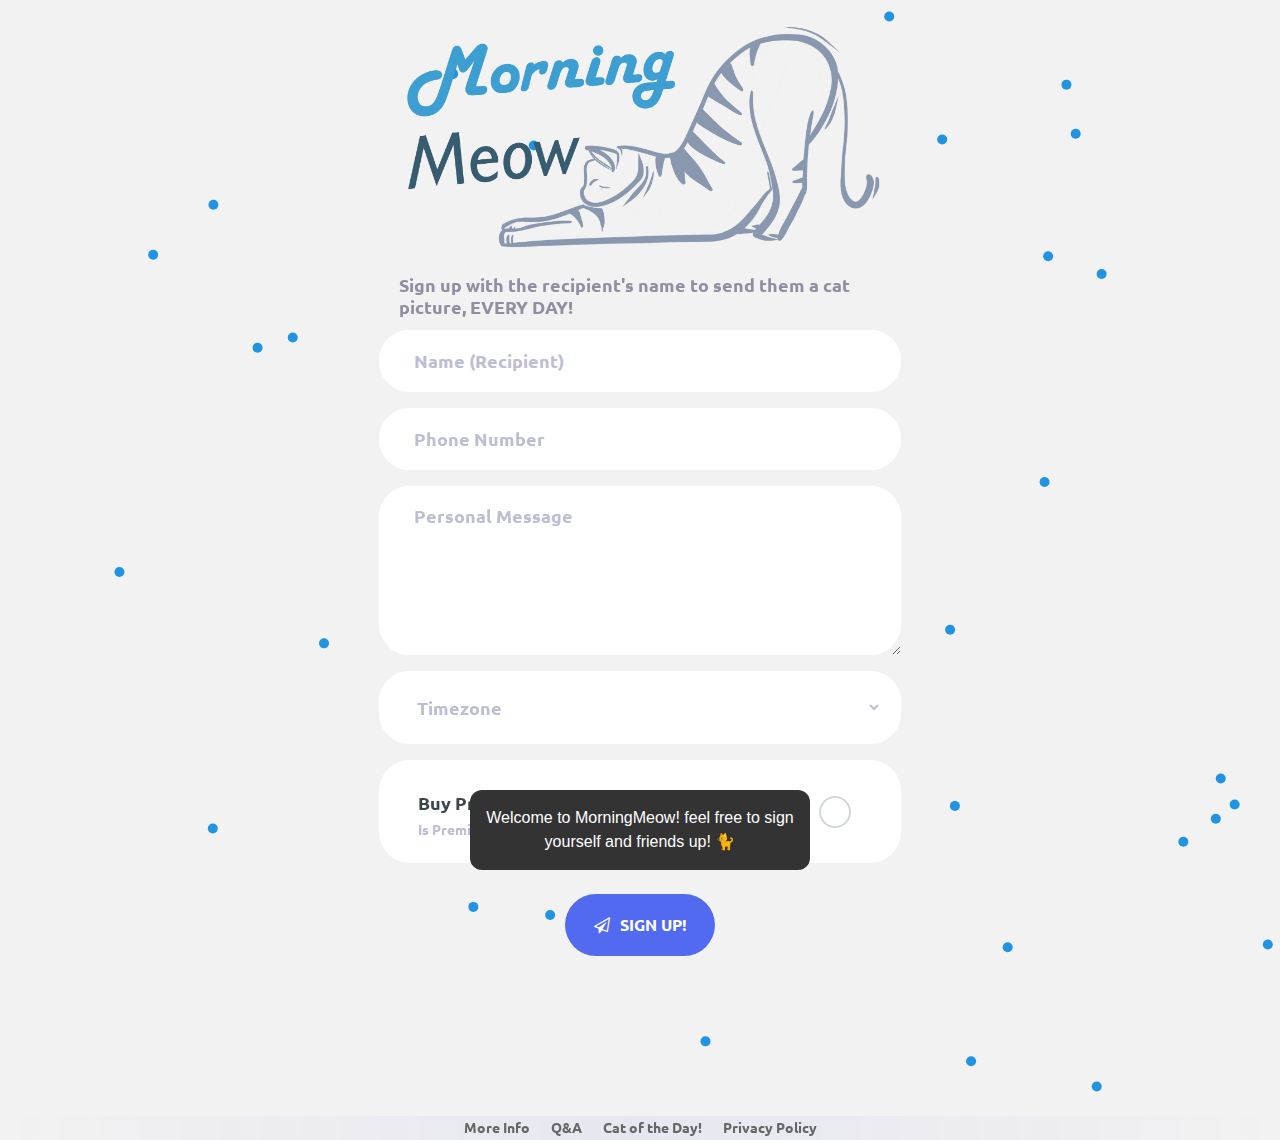
==== commit ab69f29f: "Updating snackbar" ====
--- a/html/index.html
+++ b/html/index.html
@@ -162,7 +162,9 @@
 	</div>
 
 <!-- The actual snackbar -->
-<div id="snackbar">Welcome to the Launch of MorningMeow! feel free to sign yourself and friends up! 🐈</div>
+<div id="snackbar">Welcome to MorningMeow! feel free to sign yourself and friends up! 🐈</div>
+
+<!-- Welcome to the Launch of MorningMeow! feel free to sign yourself and friends up! 🐈 -->
 
 
 
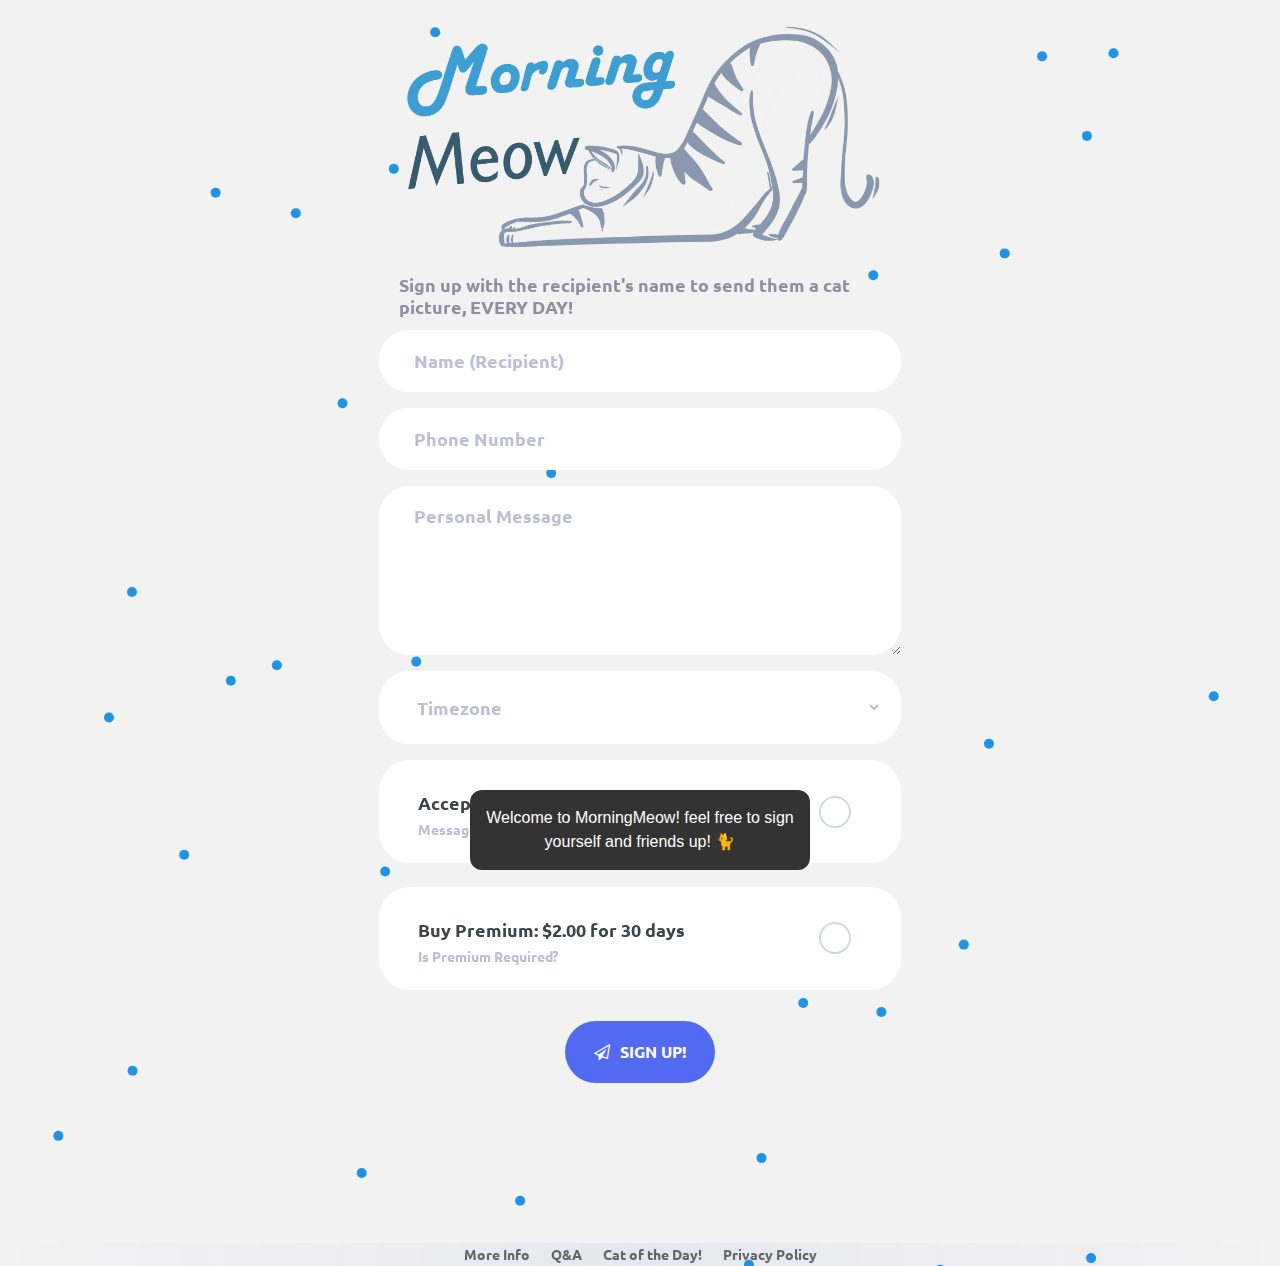
==== commit c031dd0f: "added cta for twillio" ====
--- a/html/index.html
+++ b/html/index.html
@@ -97,6 +97,21 @@
 
 					<span class="focus-input100"></span>
 				</div>
+
+				<div class="input100-form-check" data-validate = "Accept Terms" id="termsOuter">
+					<!-- <textarea class="input100" name="message" placeholder="Your Message"></textarea> -->
+
+					<div class="inputGroup">
+						<input type="checkbox" id="terms" class="check" name="terms">
+						<label for="terms"><div id="intText">Accept Terms (Required)</div>
+							<div class="popup" class="placeholder">Message and data rates may apply</div>
+						</label>
+						</div>
+
+					<span class="focus-input100"></span>
+				</div>
+
+				<br>
 
 				<div class="input100-form-check" data-validate = "Premium">
 					<!-- <textarea class="input100" name="message" placeholder="Your Message"></textarea> -->
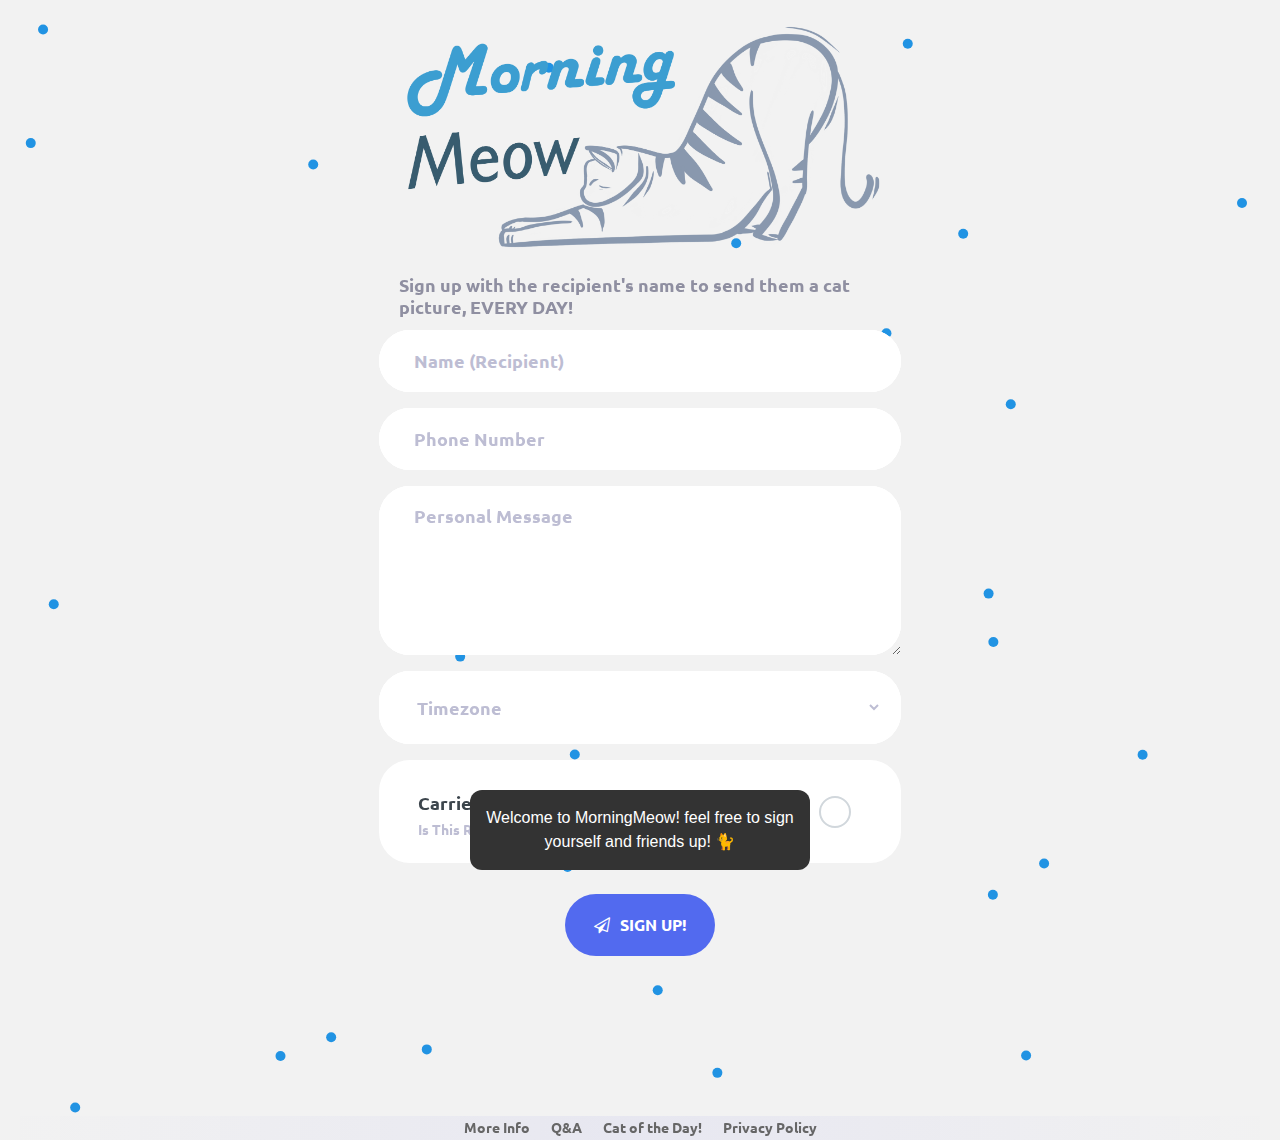
==== commit d59ca373: "changes from server" ====
--- a/html/index.html
+++ b/html/index.html
@@ -98,28 +98,13 @@
 					<span class="focus-input100"></span>
 				</div>
 
-				<div class="input100-form-check" data-validate = "Accept Terms" id="termsOuter">
-					<!-- <textarea class="input100" name="message" placeholder="Your Message"></textarea> -->
-
-					<div class="inputGroup">
-						<input type="checkbox" id="terms" class="check" name="terms">
-						<label for="terms"><div id="intText">Accept Terms (Required)</div>
-							<div class="popup" class="placeholder">Message and data rates may apply</div>
-						</label>
-						</div>
-
-					<span class="focus-input100"></span>
-				</div>
-
-				<br>
-
 				<div class="input100-form-check" data-validate = "Premium">
 					<!-- <textarea class="input100" name="message" placeholder="Your Message"></textarea> -->
 
 					<div class="inputGroup">
 						<input type="checkbox" id="premium" class="check" name="premium" onclick="checkPremium()">
-						<label for="premium"><div id="intText">Buy Premium: $2.00 for 30 days</div>
-							<div class="popup" class="placeholder" onclick="changeDiv(9); return false;">Is Premium Required?</div>
+						<label for="premium"><div id="intText">Carrier Costs: $2.00 for 30 days</div>
+							<div class="popup" class="placeholder" onclick="changeDiv(9); return false;">Is This Required?</div>
 						</label>
 						</div>
 
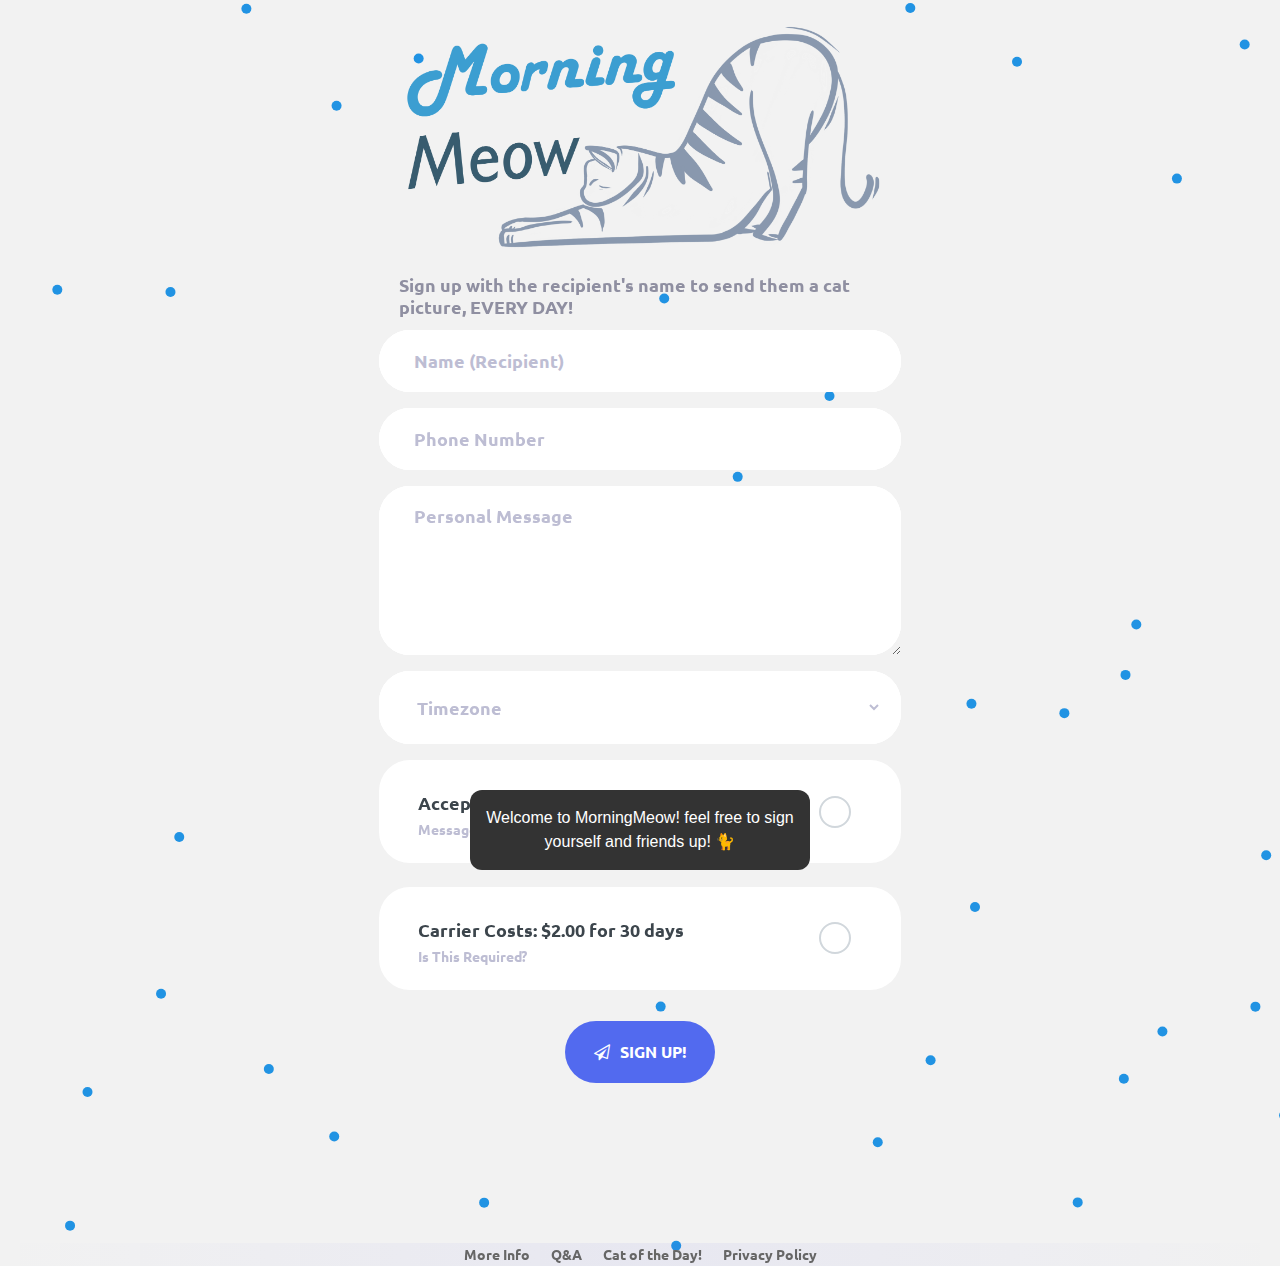
==== commit 142009e8: "Merge branch 'master' of https://github.com/kazar4/morningmeow" ====
--- a/html/index.html
+++ b/html/index.html
@@ -97,6 +97,21 @@
 
 					<span class="focus-input100"></span>
 				</div>
+
+				<div class="input100-form-check" data-validate = "Accept Terms" id="termsOuter">
+					<!-- <textarea class="input100" name="message" placeholder="Your Message"></textarea> -->
+
+					<div class="inputGroup">
+						<input type="checkbox" id="terms" class="check" name="terms">
+						<label for="terms"><div id="intText">Accept Terms (Required)</div>
+							<div class="popup" class="placeholder">Message and data rates may apply</div>
+						</label>
+						</div>
+
+					<span class="focus-input100"></span>
+				</div>
+
+				<br>
 
 				<div class="input100-form-check" data-validate = "Premium">
 					<!-- <textarea class="input100" name="message" placeholder="Your Message"></textarea> -->
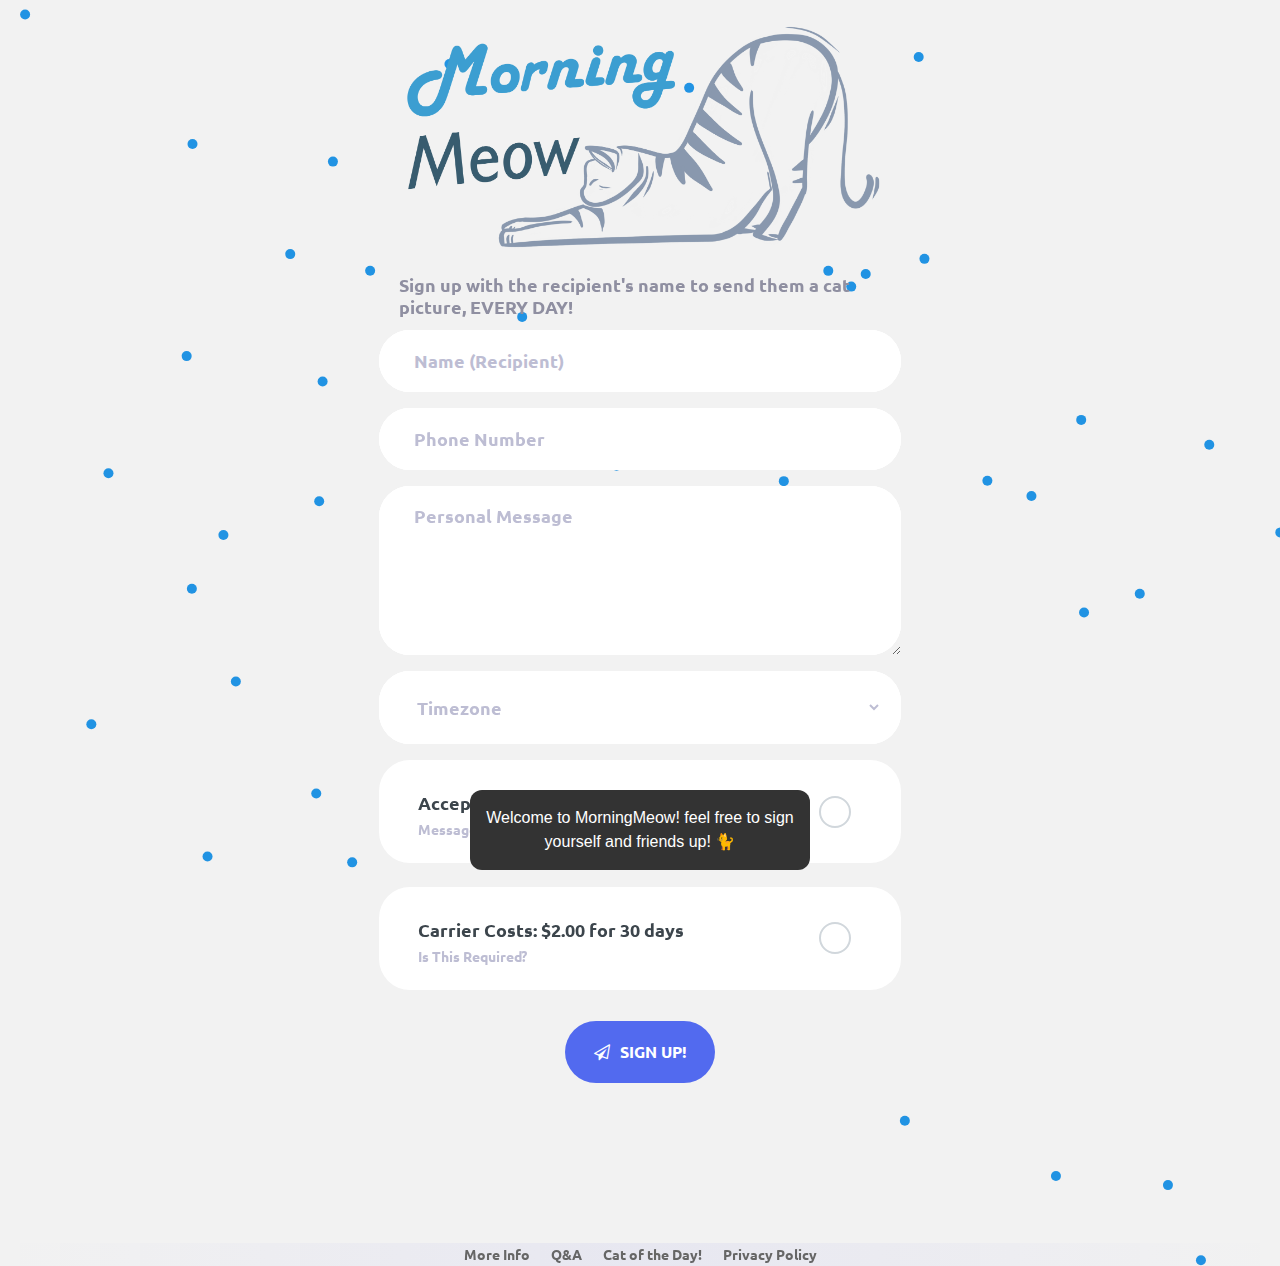
==== commit b7c60881: "making sure handleAlerts refreshes" ====
--- a/html/index.html
+++ b/html/index.html
@@ -201,7 +201,7 @@
 	<script src="vendor/countdowntime/countdowntime.js"></script>
 <!--==============<script src="js/main.js"></script>===========================================-->
 
-	<script src="handleAlerts.js"></script>
+	<script src="handleAlerts.js?2"></script>
 	<script src="timezone.js"></script>
 	<script src="script.js"></script>
 	<script src="client.js"></script>
